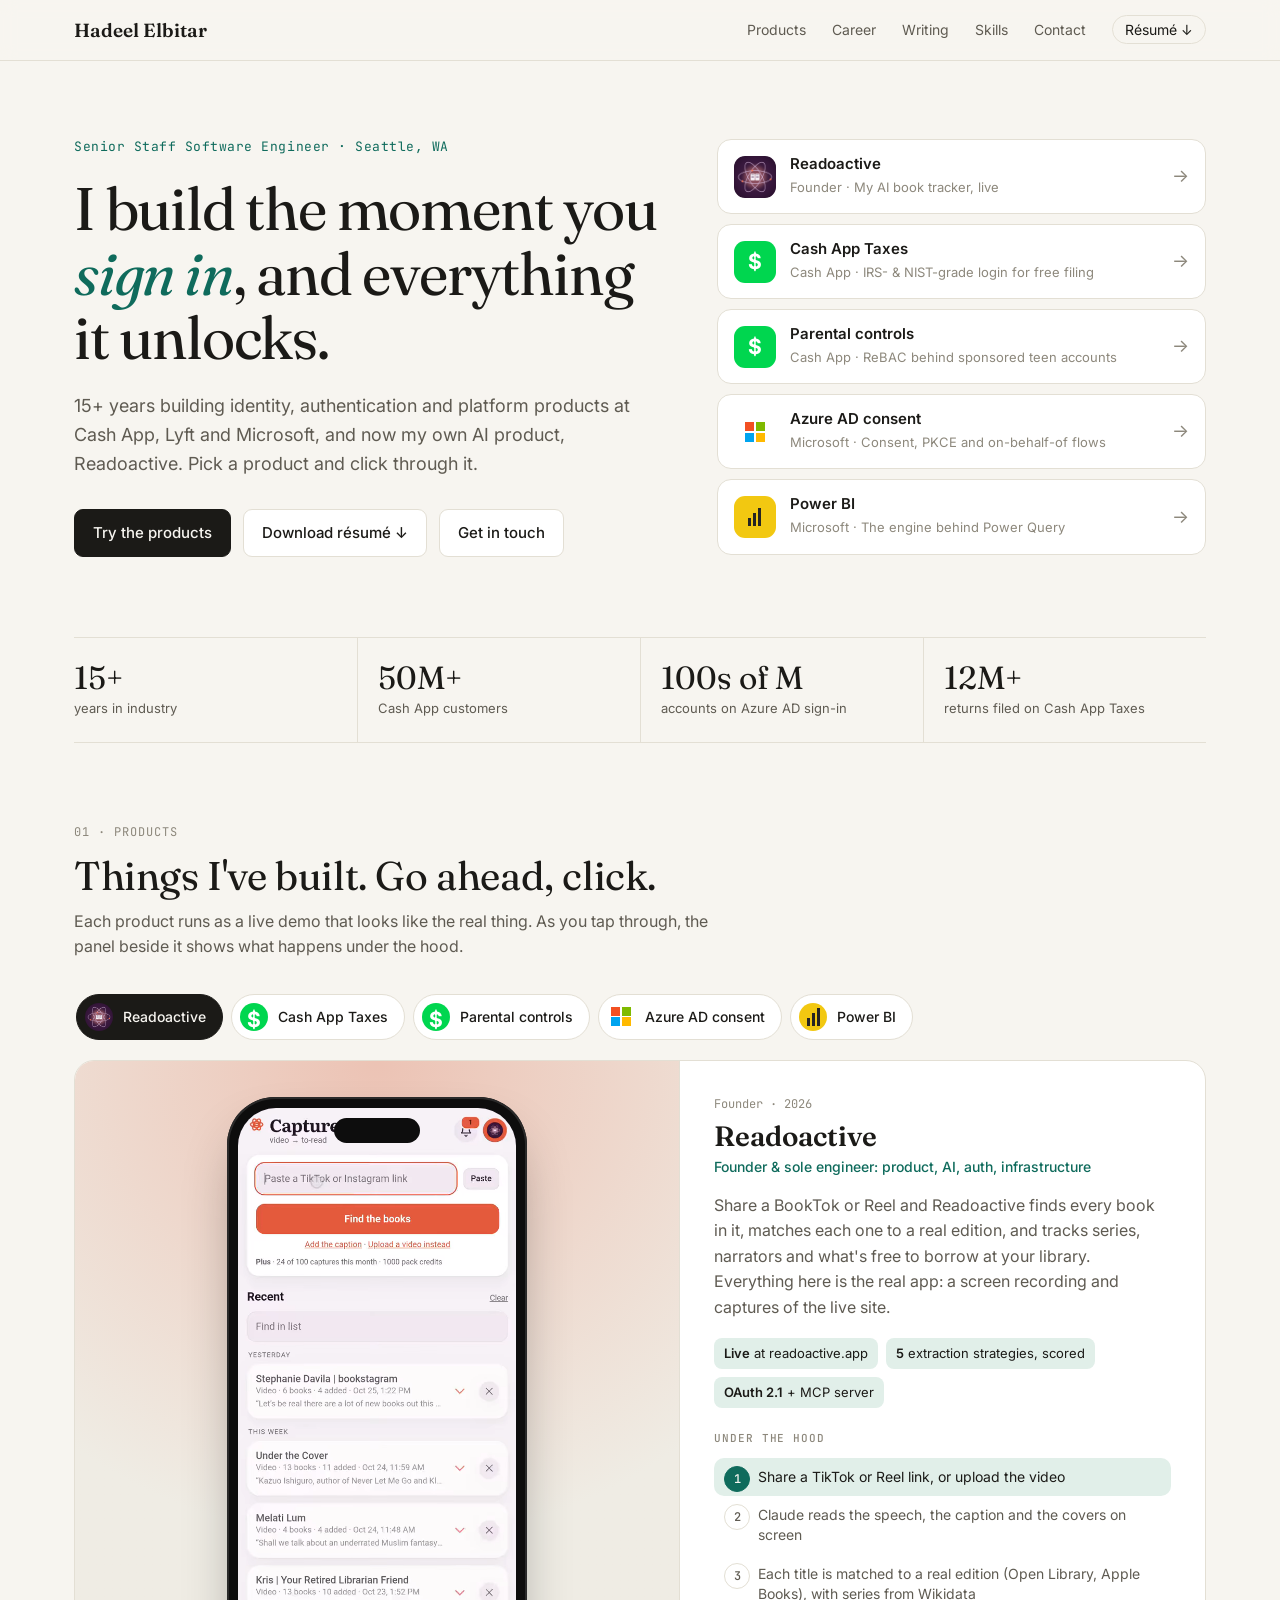
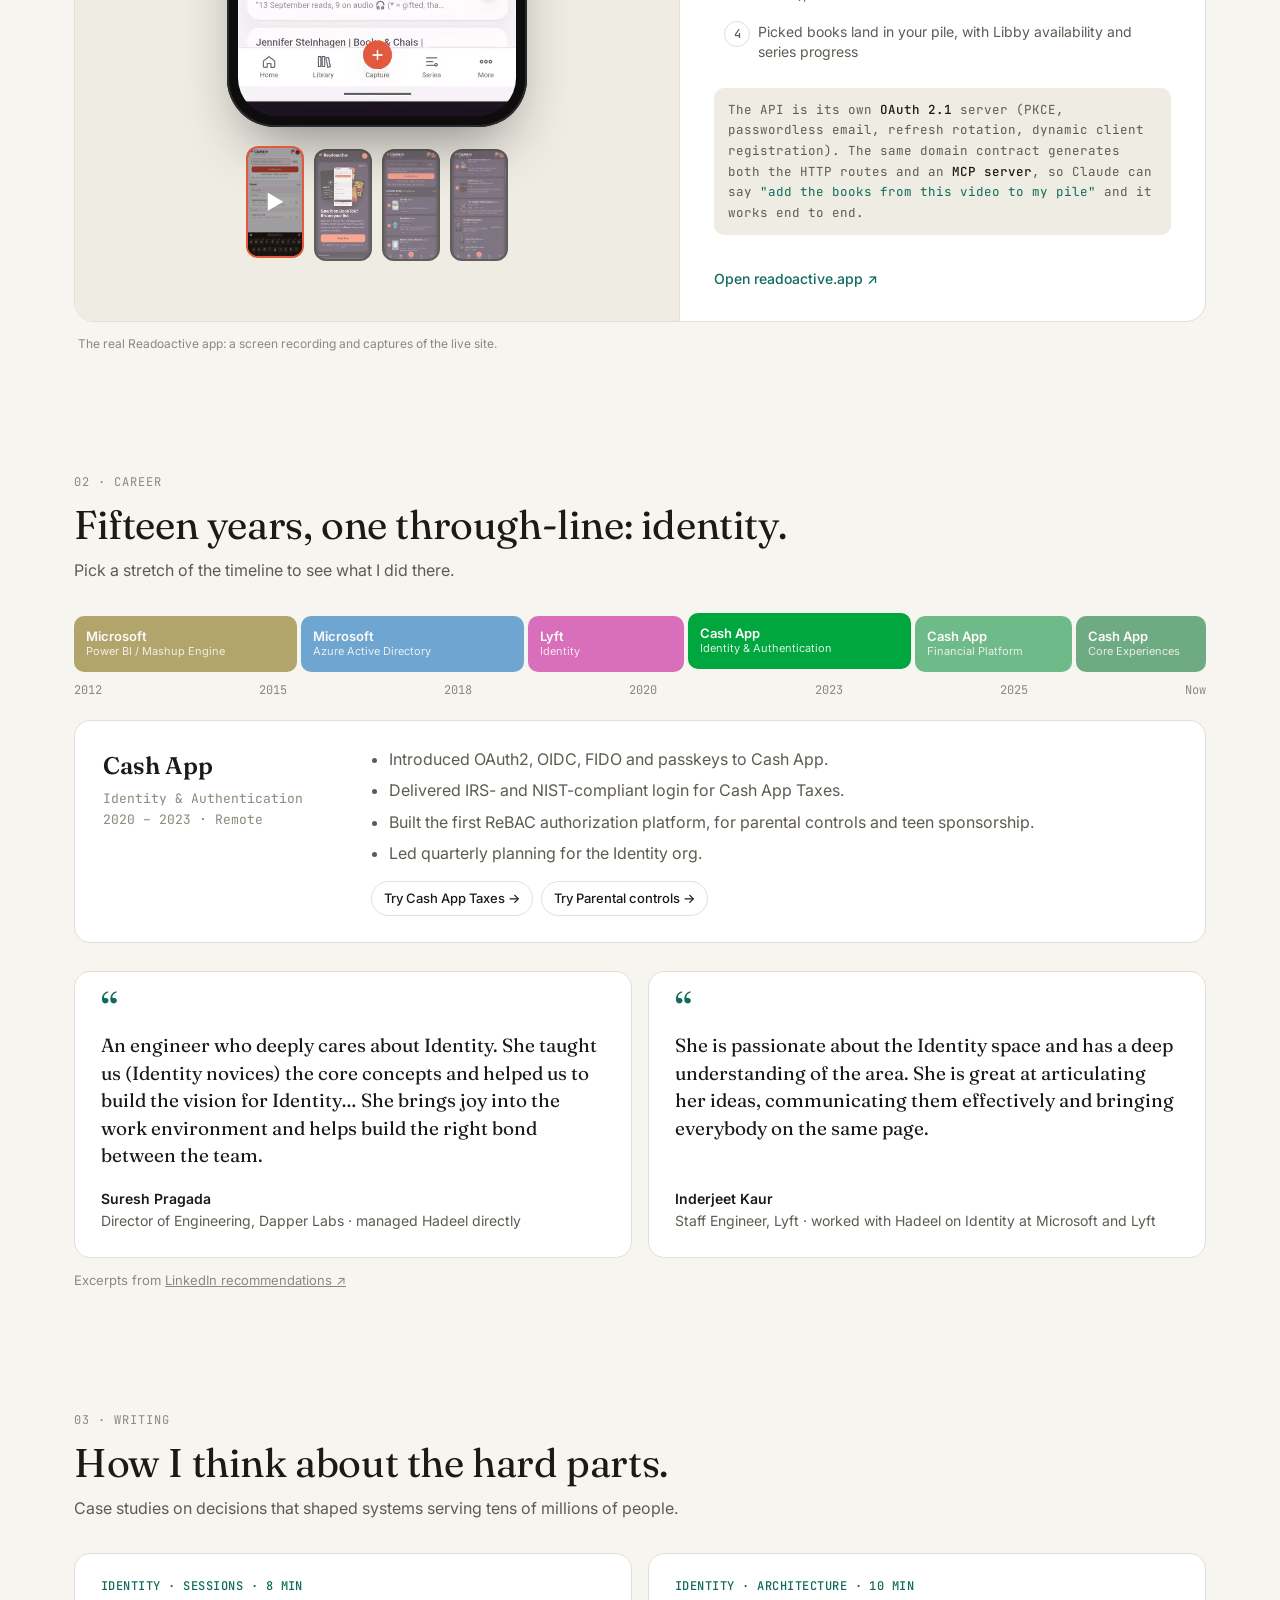
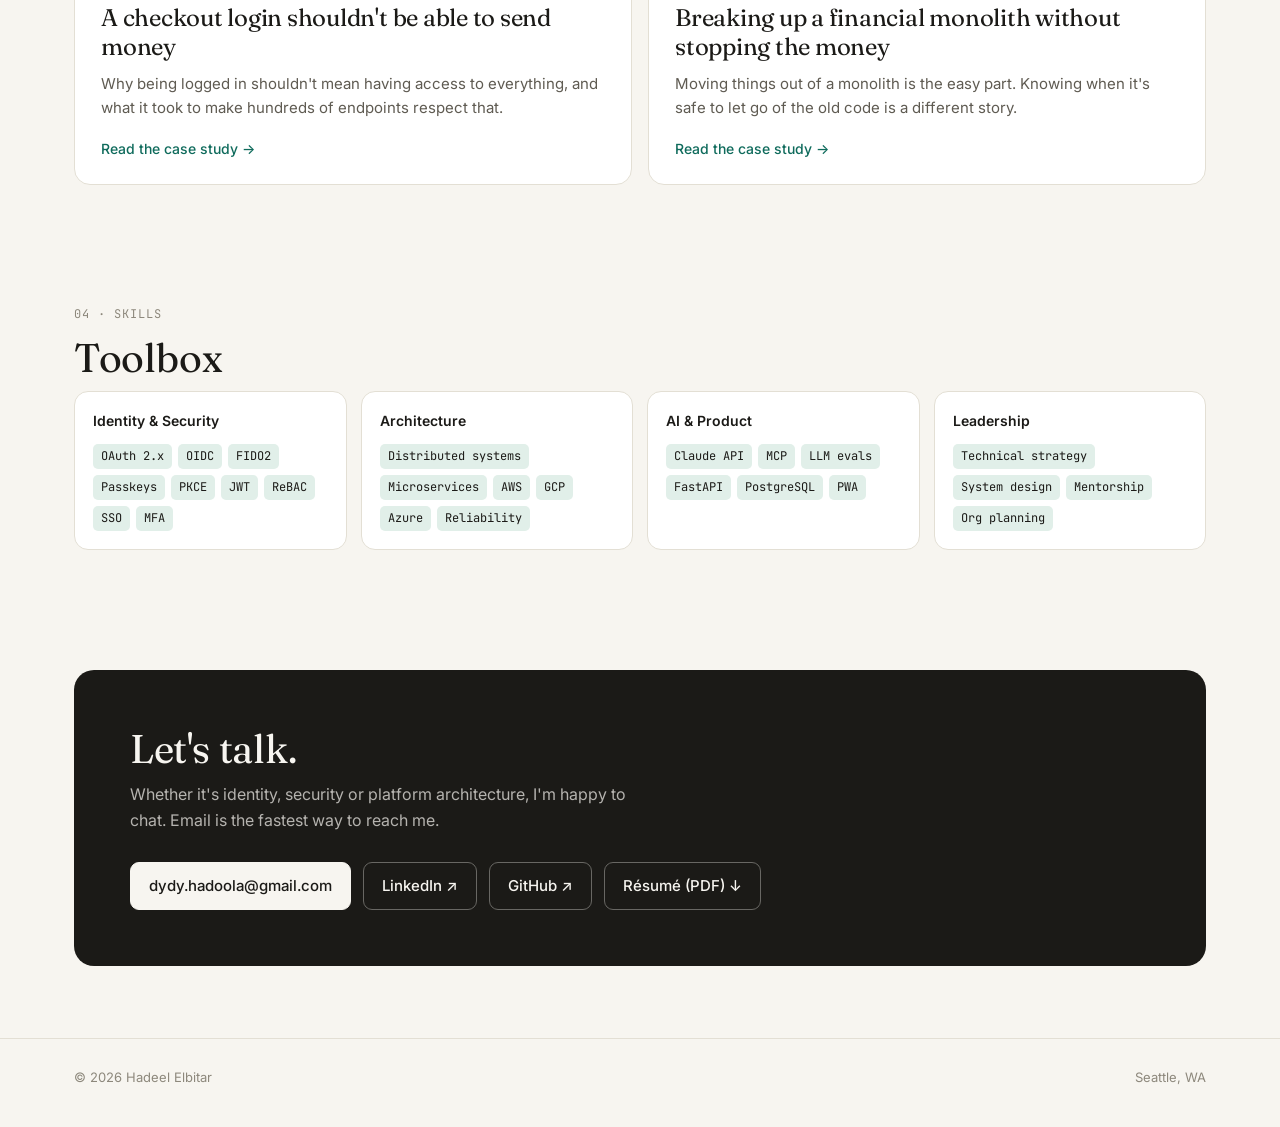
==== index.html @ cf47666f "Add GoatCounter analytics Co-Authored-By: Claude Opus 5.5 <noreply@anthropic.com>" ====
<!doctype html>
<html lang="en">
<head>
<meta charset="utf-8">
<meta name="viewport" content="width=device-width, initial-scale=1">
<title>Hadeel Elbitar</title>
<meta name="description" content="Hadeel Elbitar, Senior Staff Software Engineer. Identity, authentication and platform products at Cash App, Lyft and Microsoft, and founder of Readoactive.">
<link rel="icon" href="data:image/svg+xml,%3Csvg xmlns='http://www.w3.org/2000/svg' viewBox='0 0 64 64'%3E%3Crect width='64' height='64' rx='14' fill='%230f6b5c'/%3E%3Ctext x='32' y='43' font-family='Georgia,serif' font-size='30' fill='white' text-anchor='middle'%3EHE%3C/text%3E%3C/svg%3E">
<meta property="og:title" content="Hadeel Elbitar · Senior Staff Software Engineer">
<meta property="og:description" content="Identity, authentication and platform products at Cash App, Lyft and Microsoft. Try them live.">
<meta property="og:url" content="https://hadeelelbitar.com/">
<meta property="og:type" content="website">
<meta property="og:image" content="https://hadeelelbitar.com/assets/og.png">
<meta property="og:image:width" content="1200">
<meta property="og:image:height" content="630">
<meta property="og:image:alt" content="Hadeel Elbitar, Senior Staff Software Engineer. I build the moment you sign in, and everything it unlocks.">
<meta name="twitter:card" content="summary_large_image">
<link rel="preconnect" href="https://fonts.googleapis.com">
<link rel="preconnect" href="https://fonts.gstatic.com" crossorigin>
<link href="https://fonts.googleapis.com/css2?family=Fraunces:ital,opsz,wght@0,9..144,400;0,9..144,600;1,9..144,400&family=Inter:wght@400;500;600;700&family=JetBrains+Mono:wght@400;500&display=swap" rel="stylesheet">
<style>
  :root {
    --bg: #f7f5f0; --surface: #ffffff; --well: #efece4; --ink: #1b1a17; --muted: #5f5b52; --faint: #8d887c;
    --line: #e3dfd4; --accent: #0f6b5c; --accent-soft: #e1efe9; --ok: #1f7a46; --bad: #b3261e;
    --serif: "Fraunces", Georgia, serif; --sans: "Inter", system-ui, -apple-system, sans-serif;
    --mono: "JetBrains Mono", ui-monospace, monospace;
  }
  @media (prefers-color-scheme: dark) {
    :root:not([data-theme="light"]) {
      --bg: #12130f; --surface: #1a1b17; --well: #22231e; --ink: #ecebe5; --muted: #a9a698; --faint: #7a776b;
      --line: #2c2d27; --accent: #5cc6ab; --accent-soft: #1c2d27; --ok: #5cc68a; --bad: #f2867c;
    }
  }
  :root[data-theme="dark"] {
    --bg: #12130f; --surface: #1a1b17; --well: #22231e; --ink: #ecebe5; --muted: #a9a698; --faint: #7a776b;
    --line: #2c2d27; --accent: #5cc6ab; --accent-soft: #1c2d27; --ok: #5cc68a; --bad: #f2867c;
  }

  * { box-sizing: border-box; }
  html { scroll-behavior: smooth; }
  body { margin: 0; background: var(--bg); color: var(--ink); font: 16px/1.6 var(--sans); -webkit-font-smoothing: antialiased; }
  a { color: inherit; }
  button { font: inherit; color: inherit; cursor: pointer; }
  .wrap { max-width: 1180px; margin: 0 auto; padding: 0 24px; }

  header.nav { position: sticky; top: 0; z-index: 20; background: color-mix(in srgb, var(--bg) 88%, transparent); backdrop-filter: blur(8px); border-bottom: 1px solid var(--line); }
  header.nav .wrap { display: flex; align-items: center; justify-content: space-between; height: 60px; }
  .mark { font-family: var(--serif); font-weight: 600; font-size: 19px; text-decoration: none; }
  nav ul { list-style: none; display: flex; gap: 26px; margin: 0; padding: 0; font-size: 14px; }
  nav a { text-decoration: none; color: var(--muted); }
  nav a:hover { color: var(--ink); }
  nav a.cv { color: var(--ink); border: 1px solid var(--line); border-radius: 999px; padding: 5px 12px; }
  nav a.cv:hover { border-color: var(--ink); }
  .live-dot { display: inline-block; width: 7px; height: 7px; border-radius: 50%; background: #3ccf7a; margin-right: 6px; box-shadow: 0 0 0 3px rgba(60,207,122,.2); vertical-align: 1px; }

  /* hero */
  .hero { padding: 76px 0 40px; display: grid; grid-template-columns: 1.2fr 1fr; gap: 56px; align-items: center; }
  .eyebrow { font-family: var(--mono); font-size: 13px; letter-spacing: .04em; color: var(--accent); margin: 0 0 18px; }
  .hero h1 { font-family: var(--serif); font-weight: 400; font-size: clamp(38px, 5.4vw, 60px); line-height: 1.08; letter-spacing: -0.02em; margin: 0 0 22px; }
  .hero h1 em { color: var(--accent); }
  .lede { font-size: 18px; color: var(--muted); max-width: 54ch; margin: 0 0 30px; }
  .cta { display: flex; flex-wrap: wrap; gap: 12px; }
  .btn { display: inline-flex; align-items: center; gap: 8px; padding: 11px 18px; border-radius: 9px; font-size: 15px; font-weight: 500; text-decoration: none; border: 1px solid var(--line); background: var(--surface); }
  .btn.primary { background: var(--ink); color: var(--bg); border-color: var(--ink); }
  .btn:hover { border-color: var(--ink); }

  .tiles { display: grid; gap: 10px; }
  .tile { text-align: left; border: 1px solid var(--line); background: var(--surface); border-radius: 14px; padding: 14px 16px; display: flex; gap: 14px; align-items: center; transition: transform .15s, border-color .15s; }
  .tile:hover { transform: translateX(4px); border-color: var(--ink); }
  .tile .badge { width: 42px; height: 42px; flex: none; }
  .tile b { display: block; font-size: 15px; font-weight: 600; color: var(--ink); line-height: 1.3; }
  .tile .sub { font-size: 13px; color: var(--faint); }
  .tile .go { margin-left: auto; color: var(--faint); font-size: 18px; }
  .badge { border-radius: 11px; display: grid; place-items: center; font-weight: 700; font-size: 15px; color: #fff; overflow: hidden; }
  .badge img, .badge > span { width: 100%; height: 100%; display: grid; place-items: center; }
  .badge > span { color: #fff; }

  .stats { display: grid; grid-template-columns: repeat(4, 1fr); border-top: 1px solid var(--line); border-bottom: 1px solid var(--line); margin: 40px 0 0; }
  .stat { padding: 22px 20px; border-left: 1px solid var(--line); }
  .stat:first-child { border-left: 0; padding-left: 0; }
  .stat b { display: block; font-family: var(--serif); font-weight: 400; font-size: 32px; line-height: 1.1; }
  .stat span { font-size: 13px; color: var(--muted); }

  section { padding: 80px 0 40px; scroll-margin-top: 60px; }
  .sec-label { font-family: var(--mono); font-size: 12px; text-transform: uppercase; letter-spacing: .08em; color: var(--faint); margin: 0 0 10px; }
  h2 { font-family: var(--serif); font-weight: 400; font-size: clamp(30px, 4vw, 40px); letter-spacing: -0.01em; margin: 0 0 10px; line-height: 1.15; }
  .sec-intro { color: var(--muted); margin: 0 0 32px; max-width: 64ch; }

  /* showcase */
  .chips { display: flex; gap: 8px; overflow-x: auto; padding: 2px 2px 14px; scrollbar-width: thin; }
  .chip { flex: none; display: flex; align-items: center; gap: 10px; padding: 8px 16px 8px 8px; border-radius: 999px; border: 1px solid var(--line); background: var(--surface); font-size: 14px; font-weight: 500; white-space: nowrap; }
  .chip .badge { width: 28px; height: 28px; border-radius: 50%; font-size: 11px; }
  .chip[aria-selected="true"] { background: var(--ink); color: var(--bg); border-color: var(--ink); }
  .showcase { display: grid; grid-template-columns: minmax(0, 1.15fr) minmax(0, 1fr); border: 1px solid var(--line); border-radius: 20px; overflow: hidden; background: var(--surface); margin-top: 6px; }
  .stage { --brand: #333; position: relative; min-height: 720px; display: flex; flex-direction: column; align-items: center; justify-content: center; padding: 36px 20px 60px; overflow: hidden;
    background: radial-gradient(120% 80% at 50% 0%, color-mix(in srgb, var(--brand) 28%, var(--well)) 0%, var(--well) 70%); transition: background .4s; }
  #device { display: flex; justify-content: center; transform-origin: top center; }
  .stage-foot { position: absolute; left: 0; right: 0; bottom: 16px; display: flex; justify-content: center; gap: 10px; }
  .stage-foot button { border: 1px solid var(--line); background: var(--surface); border-radius: 999px; padding: 5px 13px; font-size: 12px; color: var(--muted); }
  .thumbs { display: flex; gap: 10px; margin-top: 22px; }
  .thumbs[hidden] { display: none; }
  .thumbs button { width: 58px; height: 112px; border-radius: 12px; padding: 0; border: 2px solid transparent; overflow: hidden; background: #000; opacity: .6; transition: opacity .2s, transform .2s; position: relative; }
  .thumbs button img { width: 100%; height: 100%; object-fit: cover; object-position: top; display: block; }
  .thumbs button span { position: absolute; inset: 0; display: grid; place-items: center; color: #fff; font-size: 20px; background: rgba(0,0,0,.35); }
  .thumbs button[aria-pressed="true"] { opacity: 1; border-color: var(--brand); transform: translateY(-3px); }
  .detail { padding: 34px 34px 30px; border-left: 1px solid var(--line); display: flex; flex-direction: column; }
  .detail .meta { font-family: var(--mono); font-size: 12px; color: var(--faint); margin-bottom: 6px; }
  .detail h3 { font-family: var(--serif); font-weight: 600; font-size: 28px; margin: 0 0 4px; line-height: 1.15; }
  .detail .role { color: var(--accent); font-weight: 500; font-size: 14px; margin: 0 0 14px; }
  .detail p.sum { color: var(--muted); margin: 0 0 18px; }
  .impact { display: flex; flex-wrap: wrap; gap: 8px; margin-bottom: 22px; }
  .impact span { font-size: 13px; padding: 5px 10px; border-radius: 8px; background: var(--accent-soft); }
  .impact b { font-weight: 600; }
  .hood h4 { font-family: var(--mono); font-size: 11px; text-transform: uppercase; letter-spacing: .08em; color: var(--faint); margin: 0 0 10px; font-weight: 500; }
  .steps { list-style: none; margin: 0 0 16px; padding: 0; counter-reset: s; }
  .steps li { counter-increment: s; position: relative; padding: 9px 12px 9px 44px; border-radius: 10px; color: var(--muted); font-size: 14px; line-height: 1.45; transition: background .25s, color .25s; }
  .steps li::before { content: counter(s); position: absolute; left: 10px; top: 8px; width: 24px; height: 24px; border-radius: 50%; display: grid; place-items: center; font: 500 12px var(--mono); border: 1px solid var(--line); background: var(--surface); }
  .steps li.done { color: var(--ink); }
  .steps li.done::before { content: "✓"; background: var(--accent-soft); border-color: transparent; color: var(--accent); }
  .steps li.on { background: var(--accent-soft); color: var(--ink); }
  .steps li.on::before { background: var(--accent); color: var(--bg); border-color: var(--accent); }
  .note { font: 12.5px/1.65 var(--mono); background: var(--well); border-radius: 10px; padding: 12px 14px; color: var(--muted); overflow-wrap: anywhere; }
  .note:empty { display: none; }
  .note b { color: var(--ink); font-weight: 500; }
  .note .k { color: var(--accent); }
  .note button { font: 500 12px var(--sans); border: 1px solid var(--line); background: var(--surface); border-radius: 7px; padding: 5px 10px; margin: 8px 6px 0 0; }
  .note button[aria-pressed="true"] { background: var(--ink); color: var(--bg); border-color: var(--ink); }
  .note .yes { color: var(--ok); font-weight: 500; } .note .no { color: var(--bad); font-weight: 500; }
  .detail .more { margin-top: auto; padding-top: 20px; display: flex; gap: 16px; flex-wrap: wrap; font-size: 14px; }
  .detail .more a { color: var(--accent); font-weight: 500; text-decoration: none; }
  .disclaimer { font-size: 12px; color: var(--faint); margin: 12px 4px 0; }

  /* devices */
  .phone { width: 300px; height: 630px; border-radius: 48px; padding: 11px; background: #0d0d0d; box-shadow: 0 30px 60px -20px rgba(0,0,0,.45), inset 0 0 0 2px #2a2a2a; position: relative; flex: none; }
  .phone::after { content: ""; position: absolute; top: 21px; left: 50%; transform: translateX(-50%); width: 86px; height: 25px; border-radius: 20px; background: #0d0d0d; z-index: 9; }
  .screen { width: 100%; height: 100%; border-radius: 38px; overflow: hidden; position: relative; background: #fff; color: #000; font-family: "Helvetica Neue", Inter, system-ui, sans-serif; letter-spacing: -0.01em; }
  .screen img.still, .screen video { width: 100%; height: 100%; object-fit: cover; object-position: top; display: block; }
  .status { position: absolute; top: 0; left: 0; right: 0; height: 46px; display: flex; justify-content: space-between; align-items: center; padding: 6px 26px 0 30px; font: 600 14px -apple-system, Inter, sans-serif; z-index: 8; pointer-events: none; }
  .status i { font-style: normal; font-size: 11px; letter-spacing: 1px; }
  .win { width: 580px; height: 470px; flex: none; border-radius: 10px; overflow: hidden; background: #fff; color: #1b1b1b; box-shadow: 0 30px 60px -24px rgba(0,0,0,.4), 0 0 0 1px rgba(0,0,0,.1); display: flex; flex-direction: column; font-family: "Segoe UI", "Selawik", Inter, system-ui, sans-serif; letter-spacing: 0; }
  .bar { height: 38px; flex: none; background: #e8e8e8; display: flex; align-items: center; gap: 7px; padding: 0 12px; }
  .bar i { width: 11px; height: 11px; border-radius: 50%; background: #cfcdc8; display: inline-block; }
  .url { flex: 1; margin-left: 8px; background: #fff; border-radius: 7px; height: 24px; font: 12px/24px -apple-system, Inter, sans-serif; color: #555; padding: 0 10px; white-space: nowrap; overflow: hidden; text-overflow: ellipsis; }
  .url::before { content: "🔒 "; font-size: 10px; }
  .page { flex: 1; position: relative; overflow: hidden; }
  .fade { animation: fade .35s ease both; }
  @keyframes fade { from { opacity: 0; transform: translateY(6px); } to { opacity: 1; transform: none; } }
  .tap { animation: tap 1.6s ease-in-out infinite; }
  @keyframes tap { 0%,100% { box-shadow: 0 0 0 0 rgba(128,128,128,0); } 50% { box-shadow: 0 0 0 6px rgba(128,128,128,.28); } }
  @keyframes up { from { transform: translateY(40px); opacity: 0; } to { transform: none; opacity: 1; } }
  @keyframes drop { from { transform: translateY(-90px); } to { transform: none; } }
  @keyframes pop { from { transform: scale(.6); opacity: 0; } to { transform: none; opacity: 1; } }

  /* ---- Cash App look ---- */
  .ca { position: absolute; inset: 0; display: flex; flex-direction: column; padding: 58px 22px 26px; }
  .ca-logo { width: 36px; height: 36px; border-radius: 9px; background: #00d64f; color: #fff; display: grid; place-items: center; font-weight: 800; font-size: 22px; }
  .ca h5 { font-weight: 500; font-size: 27px; line-height: 1.12; letter-spacing: -0.035em; margin: 18px 0 18px; }
  .pill { border: 0; border-radius: 999px; padding: 15px; font-size: 16px; font-weight: 500; width: 100%; }
  .seg2 { display: grid; grid-template-columns: 1fr 1fr; background: #1c1c1c; border-radius: 999px; padding: 3px; margin-bottom: 18px; font-size: 14px; font-weight: 500; text-align: center; }
  .seg2 span { padding: 9px; border-radius: 999px; color: #a2a3a3; }
  .seg2 span.on { background: #000; color: #fff; box-shadow: 0 0 0 1px #2b2b2b; }
  .ca-in { display: flex; align-items: center; gap: 10px; border: 1px solid #3a3a3a; border-radius: 10px; padding: 14px; font-size: 16px; margin-bottom: 8px; }
  .ca-in .cc { color: #fff; font-size: 14px; padding-right: 10px; border-right: 1px solid #3a3a3a; white-space: nowrap; }
  .ca-in .ph { color: #fff; }
  .ca-in .ph:empty::before { content: "Enter phone number"; color: #6c6c6c; }
  .ca-in.bad { border-color: #ff5b4d; }
  .ca-err { color: #ff7a6e; font-size: 13px; line-height: 1.4; margin: 2px 0 10px; animation: fade .3s both; }
  .or { text-align: center; color: #6c6c6c; font-size: 13px; margin: 14px 0; }
  .fine { font-size: 11px; color: #8a8a8a; line-height: 1.45; margin-top: 16px; }
  .fine u { color: #fff; }
  .otp { display: flex; gap: 8px; margin: 4px 0 18px; }
  .otp span { flex: 1; height: 54px; border-bottom: 2px solid #3a3a3a; display: grid; place-items: center; font-size: 26px; font-weight: 500; }
  .otp span.f { border-color: #00d64f; }
  .banner { position: absolute; top: 50px; left: 10px; right: 10px; z-index: 7; background: rgba(245,245,245,.92); backdrop-filter: blur(10px); color: #000; border-radius: 22px; padding: 12px 14px; display: flex; gap: 10px; font: 13px/1.35 -apple-system, Inter, sans-serif; text-align: left; border: 0; animation: drop .45s cubic-bezier(.2,.9,.3,1.2) both; box-shadow: 0 8px 24px rgba(0,0,0,.25); }
  .banner .ic { width: 34px; height: 34px; border-radius: 9px; background: #34c759; display: grid; place-items: center; color: #fff; font-size: 17px; flex: none; }
  .banner small { color: #666; float: right; }
  .lav { background: #c3b5ff; color: #000; }
  .tg { width: 50px; height: 30px; border-radius: 999px; background: #3a3a3a; position: relative; border: 0; flex: none; transition: background .2s; }
  .tg::after { content: ""; position: absolute; top: 3px; left: 3px; width: 24px; height: 24px; border-radius: 50%; background: #fff; transition: transform .2s; }
  .tg[aria-checked="true"] { background: #00d64f; }
  .tg[aria-checked="true"]::after { transform: translateX(20px); }
  .crow { display: flex; align-items: center; gap: 12px; padding: 13px 0; font-size: 15px; border-bottom: 1px solid #1f1f1f; width: 100%; background: none; border-left: 0; border-right: 0; border-top: 0; text-align: left; color: #fff; }
  .crow .ico { width: 34px; height: 34px; border-radius: 50%; background: #1c1c1c; display: grid; place-items: center; font-size: 15px; flex: none; }
  .crow .lbl { flex: 1; line-height: 1.25; }
  .crow .lbl small { display: block; color: #8a8a8a; font-size: 12.5px; }
  .crow .val { color: #8a8a8a; font-size: 14px; }
  .sheet { position: absolute; left: 0; right: 0; bottom: 0; border-radius: 28px 28px 0 0; background: #111; padding: 22px 20px 28px; animation: up .3s ease both; color: #fff; z-index: 6; }
  .lim { display: grid; grid-template-columns: repeat(3, 1fr); gap: 10px; margin: 16px 0 18px; }
  .lim button { border: 1px solid #333; background: #000; color: #fff; border-radius: 12px; padding: 14px 0; font-size: 15px; font-weight: 500; }
  .lim button.on { background: #00d64f; color: #000; border-color: #00d64f; }

  /* ---- Microsoft look ---- */
  .ms-bg { position: absolute; inset: 0; background: linear-gradient(135deg, #e7eef6 0%, #f3f2f1 45%, #f1ebe4 100%); display: flex; align-items: flex-start; justify-content: center; padding-top: 26px; overflow: auto; }
  .ms-card { width: 380px; max-width: 92%; background: #fff; padding: 26px 32px 24px; box-shadow: 0 2px 6px rgba(0,0,0,.2); font-size: 13.5px; color: #1b1b1b; animation: fade .3s both; }
  .ms-logo { display: flex; align-items: center; gap: 8px; font-weight: 600; color: #737373; font-size: 18px; margin-bottom: 14px; letter-spacing: -.01em; }
  .sq { display: grid; grid-template-columns: 9px 9px; gap: 1.5px; }
  .sq i { width: 9px; height: 9px; display: block; }
  .ms-card h6 { font-size: 22px; font-weight: 600; margin: 4px 0 12px; line-height: 1.2; }
  .ms-in { border: 0; border-bottom: 1px solid #666; padding: 7px 0; font-size: 15px; margin: 6px 0 14px; width: 100%; color: #1b1b1b; }
  .ms-link { color: #0067b8; }
  .ms-btn { background: #0067b8; color: #fff; border: 0; padding: 7px 0; min-width: 108px; font-size: 15px; }
  .ms-btn2 { background: #ccc; color: #1b1b1b; border: 0; padding: 7px 0; min-width: 108px; font-size: 15px; }
  .perm { display: flex; gap: 10px; align-items: flex-start; padding: 5px 0; width: 100%; text-align: left; background: none; border: 0; font-size: 13.5px; color: #1b1b1b; }
  .perm .chev { width: 14px; flex: none; transition: transform .2s; color: #444; margin-top: 1px; }
  .perm.open .chev { transform: rotate(180deg); }
  .perm small { display: block; color: #555; font-size: 12px; margin-top: 3px; line-height: 1.4; }
  .ms-tiny { font-size: 11.5px; line-height: 1.45; color: #1b1b1b; margin: 10px 0 8px; }
  .msbtn { display: inline-flex; align-items: center; gap: 12px; height: 41px; padding: 0 12px; border: 1px solid #8c8c8c; background: #fff; color: #5e5e5e; font: 600 15px "Segoe UI", Inter, sans-serif; }

  /* ---- Power BI look ---- */
  .pq { font: 11.5px "Segoe UI", Inter, sans-serif; color: #252423; display: flex; flex-direction: column; height: 100%; position: relative; }
  .pq-title { height: 30px; background: #f3f2f1; display: flex; align-items: center; gap: 8px; padding: 0 0 0 10px; font-size: 12px; border-bottom: 1px solid #e1dfdd; }
  .pq-title .pbi { width: 16px; height: 16px; border-radius: 2px; background: #f2c811; display: grid; place-items: end center; padding-bottom: 2px; }
  .pq-title .pbi i { display: inline-block; width: 2px; background: #252423; margin: 0 .5px; }
  .pq-title .wc { margin-left: auto; display: flex; }
  .pq-title .wc span { width: 40px; text-align: center; color: #555; }
  .pq-tabs { display: flex; gap: 2px; padding: 0 6px; background: #fff; font-size: 12px; }
  .pq-tabs span { padding: 5px 10px; }
  .pq-tabs .file { background: #f2c811; color: #252423; }
  .pq-tabs .on { border-bottom: 2px solid #f2c811; font-weight: 600; }
  .ribbon { display: flex; gap: 0; padding: 4px 4px 0; border-bottom: 1px solid #e1dfdd; background: #fff; overflow: hidden; }
  .rg { display: flex; flex-direction: column; align-items: center; border-right: 1px solid #edebe9; padding: 0 4px; }
  .rg .bs { display: flex; gap: 1px; flex: 1; }
  .rg .lbl { font-size: 10px; color: #605e5c; padding: 2px 0 3px; }
  .rb { display: flex; flex-direction: column; align-items: center; gap: 2px; border: 1px solid transparent; background: none; padding: 3px 4px; font-size: 10.5px; line-height: 1.15; text-align: center; min-width: 46px; border-radius: 2px; color: #252423; }
  .rb .ri { font-size: 17px; height: 20px; }
  .rb:hover { background: #f3f2f1; border-color: #e1dfdd; }
  .rb:disabled { opacity: .4; cursor: default; }
  .fx { display: flex; align-items: center; border-bottom: 1px solid #e1dfdd; height: 26px; font: 11px Consolas, var(--mono); }
  .fx b { width: 54px; text-align: center; color: #605e5c; font: italic 600 12px "Segoe UI", sans-serif; border-right: 1px solid #e1dfdd; height: 100%; display: grid; place-items: center; }
  .fx span { padding: 0 8px; white-space: nowrap; overflow: hidden; text-overflow: ellipsis; flex: 1; }
  .pq-main { display: flex; flex: 1; min-height: 0; }
  .qpane { width: 92px; border-right: 1px solid #e1dfdd; background: #faf9f8; padding: 6px 0; }
  .qpane .h { padding: 0 8px 4px; color: #605e5c; font-size: 11px; }
  .qpane div.q { padding: 4px 8px; display: flex; gap: 5px; align-items: center; }
  .qpane div.q.on { background: #e1dfdd; }
  .tbl-ic { width: 12px; height: 10px; border: 1px solid #605e5c; background: repeating-linear-gradient(#605e5c 0 1px, transparent 1px 3px); flex: none; }
  .grid { flex: 1; overflow: auto; }
  .grid table { border-collapse: collapse; width: 100%; }
  .grid th { background: #fff; font-weight: 600; text-align: left; padding: 5px 6px; border-bottom: 1px solid #c8c6c4; border-right: 1px solid #edebe9; white-space: nowrap; position: relative; }
  .grid th .ty { color: #605e5c; font-weight: 400; font-size: 9.5px; margin-right: 4px; letter-spacing: -.3px; }
  .grid th .dd { color: #8a8886; font-size: 9px; margin-left: 4px; }
  .grid td { padding: 5px 6px; border-bottom: 1px solid #edebe9; border-right: 1px solid #edebe9; white-space: nowrap; }
  .grid td.n { text-align: right; }
  .grid td.rn { color: #8a8886; background: #faf9f8; text-align: right; width: 22px; }
  .grid td.tab { color: #b38600; font-style: italic; }
  .grid tr.fl td { animation: flash .9s ease; }
  @keyframes flash { 0% { background: #fff4ce; } 100% { background: transparent; } }
  .xp { border: 1px solid #c8c6c4; background: #fff; padding: 0 3px; font-size: 10px; margin-left: 4px; border-radius: 2px; }
  .settings { width: 132px; border-left: 1px solid #e1dfdd; padding: 8px 9px; overflow: auto; }
  .settings .sh { font-size: 12.5px; font-weight: 600; margin-bottom: 8px; }
  .settings .cap { font-size: 10px; font-weight: 600; color: #605e5c; letter-spacing: .04em; margin: 8px 0 4px; }
  .settings .nm { border: 1px solid #c8c6c4; padding: 2px 5px; margin-bottom: 3px; }
  .stp { display: flex; justify-content: space-between; padding: 3px 5px; width: 100%; border: 0; background: none; font: inherit; text-align: left; color: inherit; }
  .stp:hover { background: #f3f2f1; }
  .stp.on { background: #e1dfdd; }
  .stp em { font-style: normal; color: #8a8886; }
  .pq-status { height: 22px; border-top: 1px solid #e1dfdd; display: flex; justify-content: space-between; align-items: center; padding: 0 8px; font-size: 10px; color: #605e5c; letter-spacing: .02em; }
  .dlg-back { position: absolute; inset: 0; background: rgba(255,255,255,.55); display: grid; place-items: center; z-index: 5; }
  .dlg { width: 400px; background: #fff; box-shadow: 0 6px 30px rgba(0,0,0,.25); padding: 16px 18px; font-size: 11.5px; animation: fade .25s both; }
  .dlg h6 { font-size: 16px; font-weight: 600; margin: 0 0 4px; }
  .dlg .mini { border: 1px solid #e1dfdd; margin: 6px 0 10px; }
  .dlg .mini table { width: 100%; border-collapse: collapse; }
  .dlg .mini td, .dlg .mini th { padding: 2px 6px; text-align: left; border-bottom: 1px solid #f3f2f1; }
  .dlg .mini .sel { background: #dbe9f6; }
  .dlg .dd2 { border: 1px solid #8a8886; padding: 3px 6px; display: flex; justify-content: space-between; margin: 3px 0; }
  .dlg .ok { color: #107c10; margin: 8px 0; }
  .dlg .btns { display: flex; justify-content: flex-end; gap: 8px; }
  .dlg .btns button { min-width: 70px; padding: 4px 0; border: 1px solid #8a8886; background: #fff; font-size: 12px; }
  .dlg .btns .pri { background: #f2c811; border-color: #f2c811; font-weight: 600; }
  .pop { position: absolute; top: 24px; left: 0; width: 170px; background: #fff; box-shadow: 0 4px 16px rgba(0,0,0,.2); padding: 8px; z-index: 4; font-weight: 400; animation: fade .2s both; text-align: left; }
  .pop label { display: flex; gap: 5px; align-items: center; padding: 2px 0; }
  .pop .btns { display: flex; justify-content: flex-end; gap: 6px; margin-top: 6px; }
  .pop .btns button { border: 1px solid #8a8886; background: #fff; padding: 2px 12px; font-size: 11px; }
  .pop .btns .pri { background: #f2c811; border-color: #f2c811; }

  /* timeline */
  .tl-bar { display: flex; gap: 4px; height: 56px; }
  .seg { border: 0; border-radius: 10px; padding: 0 12px; text-align: left; color: #fff; font-size: 13px; font-weight: 600; line-height: 1.2; overflow: hidden; white-space: nowrap; text-overflow: ellipsis; opacity: .55; transition: opacity .2s, transform .2s; }
  .seg small { display: block; font-weight: 400; opacity: .85; font-size: 11px; }
  .seg:hover, .seg[aria-selected="true"] { opacity: 1; }
  .seg[aria-selected="true"] { transform: translateY(-3px); }
  .years { display: flex; justify-content: space-between; font: 12px var(--mono); color: var(--faint); margin-top: 10px; }
  .tl-card { margin-top: 22px; border: 1px solid var(--line); background: var(--surface); border-radius: 16px; padding: 26px 28px; display: grid; grid-template-columns: 240px 1fr; gap: 28px; }
  .tl-card .when { font-family: var(--mono); font-size: 13px; color: var(--faint); }
  .tl-card .when strong { display: block; font-family: var(--serif); font-size: 24px; font-weight: 600; color: var(--ink); margin-bottom: 4px; }
  .tl-card ul { margin: 0 0 14px; padding-left: 18px; color: var(--muted); }
  .tl-card li { margin-bottom: 6px; }
  .tl-card .jump { display: flex; flex-wrap: wrap; gap: 8px; }
  .tl-card .jump button { border: 1px solid var(--line); background: var(--surface); border-radius: 999px; padding: 6px 12px; font-size: 13px; font-weight: 500; }
  .tl-card .jump button:hover { border-color: var(--ink); }

  .posts { display: grid; grid-template-columns: 1fr 1fr; gap: 16px; }
  .post { display: flex; flex-direction: column; text-decoration: none; border: 1px solid var(--line); background: var(--surface); border-radius: 16px; padding: 24px 26px; transition: transform .15s, border-color .15s; }
  .post:hover { transform: translateY(-3px); border-color: var(--ink); }
  .post .k { font: 500 12px var(--mono); color: var(--accent); letter-spacing: .04em; margin-bottom: 10px; }
  .post h3 { font: 400 24px/1.2 var(--serif); margin: 0 0 10px; letter-spacing: -.01em; }
  .post p { color: var(--muted); margin: 0 0 18px; font-size: 15px; }
  .post .r { margin-top: auto; font-size: 14px; font-weight: 500; color: var(--accent); }
  .quotes { display: grid; grid-template-columns: 1fr 1fr; gap: 16px; margin-top: 28px; }
  .quote { margin: 0; border: 1px solid var(--line); background: var(--surface); border-radius: 16px; padding: 24px 26px; display: flex; flex-direction: column; }
  .quote blockquote { margin: 0 0 18px; font: 400 19px/1.45 var(--serif); }
  .quote blockquote::before { content: "\201C"; display: block; font: 400 44px/.6 var(--serif); color: var(--accent); margin-bottom: 10px; }
  .quote figcaption { margin-top: auto; font-size: 14px; color: var(--muted); }
  .quote figcaption b { display: block; color: var(--ink); font-weight: 600; }
  .quotes-src { margin: 12px 0 0; font-size: 13px; color: var(--faint); }
  .quotes-src a { color: inherit; }
  .tl-card .jump a { border: 1px solid var(--line); background: var(--surface); border-radius: 999px; padding: 6px 12px; font-size: 13px; font-weight: 500; text-decoration: none; }
  .tl-card .jump a:hover { border-color: var(--ink); }
  .skills { display: grid; grid-template-columns: repeat(4, 1fr); gap: 14px; }
  .sk { border: 1px solid var(--line); border-radius: 14px; padding: 18px; background: var(--surface); }
  .sk h4 { margin: 0 0 12px; font-size: 14px; font-weight: 600; }
  .tags { display: flex; flex-wrap: wrap; gap: 6px; }
  .tag { font-family: var(--mono); font-size: 12px; padding: 3px 8px; border-radius: 5px; background: var(--accent-soft); }

  .contact { background: var(--ink); color: var(--bg); border-radius: 20px; padding: 56px; margin: 80px 0 72px; }
  .contact h2 { color: var(--bg); }
  .contact p { color: color-mix(in srgb, var(--bg) 70%, var(--ink)); max-width: 52ch; margin: 0 0 28px; }
  .contact .btn { background: transparent; color: var(--bg); border-color: color-mix(in srgb, var(--bg) 35%, var(--ink)); }
  .contact .btn.primary { background: var(--bg); color: var(--ink); border-color: var(--bg); }
  footer { border-top: 1px solid var(--line); padding: 28px 0 40px; font-size: 13px; color: var(--faint); }
  footer .wrap { display: flex; justify-content: space-between; flex-wrap: wrap; gap: 12px; }

  @media (max-width: 960px) {
    .hero { grid-template-columns: 1fr; gap: 36px; padding-top: 56px; }
    .showcase { grid-template-columns: 1fr; }
    .detail { border-left: 0; border-top: 1px solid var(--line); padding: 26px 22px; }
    .stage { min-height: 0; padding: 28px 12px 60px; }
    .skills { grid-template-columns: repeat(2, 1fr); }
    .posts { grid-template-columns: 1fr; }
    .quotes { grid-template-columns: 1fr; }
    .tl-card { grid-template-columns: 1fr; gap: 12px; }
  }
  @media (max-width: 640px) {
    nav ul { display: none; }
    .wrap { padding: 0 16px; }
    .stats { grid-template-columns: repeat(2, 1fr); }
    .stat { padding: 18px 0; border-left: 0; border-top: 1px solid var(--line); }
    .stat:nth-child(-n+2) { border-top: 0; }
    .skills { grid-template-columns: 1fr; }
    .tl-bar { height: auto; flex-direction: column; }
    .seg { flex: none !important; height: 46px; }
    .years { display: none; }
    .contact { padding: 36px 22px; }
  }
  @media (prefers-reduced-motion: reduce) { *, *::before, *::after { animation-duration: .01ms !important; transition: none !important; } }
</style>
<script data-goatcounter="https://hadeelelbitar.goatcounter.com/count" async src="https://gc.zgo.at/count.js"></script>
</head>
<body>

<header class="nav">
  <div class="wrap">
    <a class="mark" href="#top">Hadeel Elbitar</a>
    <nav>
      <ul>
        <li><a href="#products">Products</a></li>
        <li><a href="#career">Career</a></li>
        <li><a href="#writing">Writing</a></li>
        <li><a href="#skills">Skills</a></li>
        <li><a href="#contact">Contact</a></li>
        <li><a class="cv" href="Hadeel-Elbitar-Resume.pdf" download>Résumé ↓</a></li>
      </ul>
    </nav>
  </div>
</header>

<main id="top">
  <div class="wrap">

    <div class="hero">
      <div>
        <p class="eyebrow">Senior Staff Software Engineer · Seattle, WA</p>
        <h1>I build the moment you <em>sign in</em>, and everything it unlocks.</h1>
        <p class="lede">
          15+ years building identity, authentication and platform products at Cash App, Lyft and Microsoft,
          and now my own AI product, Readoactive. Pick a product and click through it.
        </p>
        <div class="cta">
          <a class="btn primary" href="#products">Try the products</a>
          <a class="btn" href="Hadeel-Elbitar-Resume.pdf" download>Download résumé ↓</a>
          <a class="btn" href="mailto:dydy.hadoola@gmail.com">Get in touch</a>
        </div>
      </div>
      <div class="tiles" id="tiles"></div>
    </div>

    <div class="stats">
      <div class="stat"><b>15+</b><span>years in industry</span></div>
      <div class="stat"><b>50M+</b><span>Cash App customers</span></div>
      <div class="stat"><b>100s of M</b><span>accounts on Azure AD sign-in</span></div>
      <div class="stat"><b>12M+</b><span>returns filed on Cash App Taxes</span></div>
    </div>

    <section id="products">
      <p class="sec-label">01 · Products</p>
      <h2>Things I've built. Go ahead, click.</h2>
      <p class="sec-intro">Each product runs as a live demo that looks like the real thing. As you tap through, the panel beside it shows what happens under the hood.</p>

      <div class="chips" role="tablist" id="chips"></div>
      <div class="showcase">
        <div class="stage" id="stage">
          <div id="device"></div>
          <div class="thumbs" id="thumbs" hidden></div>
          <div class="stage-foot"><button id="replay">↺ Restart demo</button></div>
        </div>
        <div class="detail">
          <div class="meta" id="d-meta"></div>
          <h3 id="d-title"></h3>
          <p class="role" id="d-role"></p>
          <p class="sum" id="d-sum"></p>
          <div class="impact" id="d-impact"></div>
          <div class="hood">
            <h4>Under the hood</h4>
            <ol class="steps" id="d-steps"></ol>
            <div class="note" id="d-note"></div>
          </div>
          <div class="more" id="d-more"></div>
        </div>
      </div>
      <p class="disclaimer" id="disclaimer"></p>
    </section>

    <section id="career">
      <p class="sec-label">02 · Career</p>
      <h2>Fifteen years, one through-line: identity.</h2>
      <p class="sec-intro">Pick a stretch of the timeline to see what I did there.</p>
      <div class="tl">
        <div class="tl-bar" id="tl-bar" role="tablist"></div>
        <div class="years"><span>2012</span><span>2015</span><span>2018</span><span>2020</span><span>2023</span><span>2025</span><span>Now</span></div>
        <div class="tl-card" id="tl-card"></div>
      </div>
      <div class="quotes">
        <figure class="quote">
          <blockquote>An engineer who deeply cares about Identity. She taught us (Identity novices) the core concepts and helped us to build the vision for Identity… She brings joy into the work environment and helps build the right bond between the team.</blockquote>
          <figcaption><b>Suresh Pragada</b>Director of Engineering, Dapper Labs · managed Hadeel directly</figcaption>
        </figure>
        <figure class="quote">
          <blockquote>She is passionate about the Identity space and has a deep understanding of the area. She is great at articulating her ideas, communicating them effectively and bringing everybody on the same page.</blockquote>
          <figcaption><b>Inderjeet Kaur</b>Staff Engineer, Lyft · worked with Hadeel on Identity at Microsoft and Lyft</figcaption>
        </figure>
      </div>
      <p class="quotes-src">Excerpts from <a href="https://www.linkedin.com/in/hadeel-elbitar-28976a15/details/recommendations/" target="_blank" rel="noopener">LinkedIn recommendations ↗</a></p>
    </section>

    <section id="writing">
      <p class="sec-label">03 · Writing</p>
      <h2>How I think about the hard parts.</h2>
      <p class="sec-intro">Case studies on decisions that shaped systems serving tens of millions of people.</p>
      <div class="posts">
        <a class="post" href="writing/scoped-sessions.html">
          <span class="k">IDENTITY · SESSIONS · 8 MIN</span>
          <h3>A checkout login shouldn't be able to send money</h3>
          <p>Why being logged in shouldn't mean having access to everything, and what it took to make hundreds of endpoints respect that.</p>
          <span class="r">Read the case study →</span>
        </a>
        <a class="post" href="writing/monolith.html">
          <span class="k">IDENTITY · ARCHITECTURE · 10 MIN</span>
          <h3>Breaking up a financial monolith without stopping the money</h3>
          <p>Moving things out of a monolith is the easy part. Knowing when it's safe to let go of the old code is a different story.</p>
          <span class="r">Read the case study →</span>
        </a>
      </div>
    </section>

    <section id="skills">
      <p class="sec-label">04 · Skills</p>
      <h2>Toolbox</h2>
      <div class="skills">
        <div class="sk"><h4>Identity &amp; Security</h4><div class="tags"><span class="tag">OAuth 2.x</span><span class="tag">OIDC</span><span class="tag">FIDO2</span><span class="tag">Passkeys</span><span class="tag">PKCE</span><span class="tag">JWT</span><span class="tag">ReBAC</span><span class="tag">SSO</span><span class="tag">MFA</span></div></div>
        <div class="sk"><h4>Architecture</h4><div class="tags"><span class="tag">Distributed systems</span><span class="tag">Microservices</span><span class="tag">AWS</span><span class="tag">GCP</span><span class="tag">Azure</span><span class="tag">Reliability</span></div></div>
        <div class="sk"><h4>AI &amp; Product</h4><div class="tags"><span class="tag">Claude API</span><span class="tag">MCP</span><span class="tag">LLM evals</span><span class="tag">FastAPI</span><span class="tag">PostgreSQL</span><span class="tag">PWA</span></div></div>
        <div class="sk"><h4>Leadership</h4><div class="tags"><span class="tag">Technical strategy</span><span class="tag">System design</span><span class="tag">Mentorship</span><span class="tag">Org planning</span></div></div>
      </div>
    </section>

    <section id="contact" class="contact">
      <h2>Let's talk.</h2>
      <p>Whether it's identity, security or platform architecture, I'm happy to chat. Email is the fastest way to reach me.</p>
      <div class="cta">
        <a class="btn primary" href="mailto:dydy.hadoola@gmail.com">dydy.hadoola@gmail.com</a>
        <a class="btn" href="https://www.linkedin.com/in/hadeel-elbitar-28976a15/" target="_blank" rel="noopener">LinkedIn ↗</a>
        <a class="btn" href="https://github.com/HadeelElbitar" target="_blank" rel="noopener">GitHub ↗</a>
        <a class="btn" href="Hadeel-Elbitar-Resume.pdf" download>Résumé (PDF) ↓</a>
      </div>
    </section>
  </div>
</main>

<footer><div class="wrap"><span>© 2026 Hadeel Elbitar</span><span>Seattle, WA</span></div></footer>

<script>
(() => {
  const $ = (s, r = document) => r.querySelector(s);
  const $$ = (s, r = document) => [...r.querySelectorAll(s)];
  const b64url = bytes => btoa(String.fromCharCode(...bytes)).replace(/\+/g, "-").replace(/\//g, "_").replace(/=+$/, "");
  const rand = n => { const a = new Uint8Array(n); crypto.getRandomValues(a); return b64url(a); };
  const sha256 = async s => b64url(new Uint8Array(await crypto.subtle.digest("SHA-256", new TextEncoder().encode(s))));
  let timers = [];
  const later = (fn, ms) => timers.push(setTimeout(fn, ms));
  const clearTimers = () => { timers.forEach(clearTimeout); timers = []; };
  const status = (dark) => `<div class="status" style="color:${dark ? "#fff" : "#000"}"><span>9:41</span><i>▂▄▆ ᯤ ▭</i></div>`;
  const msSquares = `<span class="sq"><i style="background:#f25022"></i><i style="background:#7fba00"></i><i style="background:#00a4ef"></i><i style="background:#ffb900"></i></span>`;

  // Each product: init() resets state, view() returns the screen HTML, enter(api) runs on every screen change,
  // act(name, el, api) handles taps (on the device or in the note). api.step(i) lights up the steps list.
  const P = [];

  /* ------------------------------------------------------------ Readoactive (real) */
  P.push({
    id: "readoactive", name: "Readoactive", company: "Founder", years: "2026", frame: "phone", real: true,
    brand: "#e4593a", badge: `<img src="assets/readoactive-icon.png" alt="">`, line: "My AI book tracker, live",
    role: "Founder & sole engineer: product, AI, auth, infrastructure",
    sum: "Share a BookTok or Reel and Readoactive finds every book in it, matches each one to a real edition, and tracks series, narrators and what's free to borrow at your library. Everything here is the real app: a screen recording and captures of the live site.",
    impact: [["Live", " at readoactive.app"], ["5", " extraction strategies, scored"], ["OAuth 2.1", " + MCP server"]],
    steps: ["Share a TikTok or Reel link, or upload the video", "Claude reads the speech, the caption and the covers on screen", "Each title is matched to a real edition (Open Library, Apple Books), with series from Wikidata", "Picked books land in your pile, with Libby availability and series progress"],
    more: [["Open readoactive.app ↗", "https://readoactive.app"]],
    shots: [["video", "assets/hero-capture-poster.jpg", "Demo"], ["assets/ra-landing.jpg", "assets/ra-landing.jpg", "Landing"], ["assets/ra-frame-4.2.jpg", "assets/ra-frame-4.2.jpg", "Found"], ["assets/ra-frame-9.4.jpg", "assets/ra-frame-9.4.jpg", "Series"]],
    init() { this.shot = 0; },
    view() {
      const s = this.shots[this.shot][0];
      return s === "video"
        ? `<video id="ra-video" autoplay muted loop playsinline poster="assets/hero-capture-poster.jpg" style="background:#2a1a2e"><source src="assets/hero-capture.webm" type="video/webm"><source src="assets/hero-capture.mp4" type="video/mp4"></video>`
        : `<img class="still fade" src="${s}" alt="Readoactive screen">`;
    },
    enter(api) {
      const v = $("#ra-video");
      if (v) v.addEventListener("timeupdate", () => this.shot === 0 && cur === this && api.step(Math.min(3, Math.floor(v.currentTime / (v.duration || 10) * 4))));
      else api.step([-1, -1, 2, 4][this.shot]);
      api.note(this.shot === 1
        ? `The live landing page at <b>readoactive.app</b>, captured at phone size. Sign-in is passwordless: an emailed link, or Google.`
        : `The API is its own <b>OAuth 2.1</b> server (PKCE, passwordless email, refresh rotation, dynamic client registration).
          The same domain contract generates both the HTTP routes and an <b>MCP server</b>, so Claude can say
          <span class="k">"add the books from this video to my pile"</span> and it works end to end.`);
    },
    act(a, el, api) { if (a.startsWith("shot:")) { this.shot = +a.slice(5); api.redraw(); this.enter(api); api.thumbs(); } }
  });

  /* ------------------------------------------------------------ Cash App Taxes */
  P.push({
    id: "taxes", name: "Cash App Taxes sign-in & verification", company: "Cash App · Identity", years: "2020 – 2023", frame: "phone",
    brand: "#00d64f", badge: `<span style="background:#00d64f;font-size:21px">$</span>`, line: "IRS- & NIST-grade login for free filing",
    role: "Tech Lead, Identity & Authentication",
    sum: "Free tax filing needs IRS- and NIST-grade identity assurance. I designed the sign-in and verification: Cash App login, a carrier check that rejects VoIP numbers, and one-time codes. Switch to the Google Voice number in the panel to see it get stopped.",
    impact: [["12M+", " returns filed for $0"], ["IRS", " & NIST compliant"], ["Non-VoIP", " verification"]],
    steps: ["Start filing, then log in with Cash App", "Carrier lookup: the number must be a real mobile line, not VoIP", "A one-time code proves you hold the phone", "Two factors verified, so your return unlocks"],
    more: [["cash.app/taxes ↗", "https://cash.app/taxes"]],
    nums: { mobile: ["(206) 555-0142", "T-Mobile · mobile"], voip: ["(425) 555-0199", "Google Voice · VoIP"] },
    init() { this.s = 0; this.which = this.which || "mobile"; this.typed = ""; this.err = false; this.code = ""; this.banner = false; },
    view() {
      const g = "#00d64f";
      if (this.s === 0) return `${status(false)}<div class="ca fade" style="background:#fff">
          <div style="display:flex;justify-content:space-between;align-items:center"><div class="ca-logo">$</div>
            <span style="background:#000;color:#fff;border-radius:999px;padding:7px 14px;font-size:13px">Log in</span></div>
          <h5 style="font-size:31px;margin:22px 0 16px">File your federal and state taxes for free</h5>
          <div style="border-radius:22px;background:#f3f0ff;padding:18px 16px 16px">
            <div style="display:inline-block;background:#fff;border-radius:999px;padding:4px 10px;font-size:12px;color:#6b54d6;font-weight:500">Cash App Taxes</div>
            <div style="font-size:21px;font-weight:500;letter-spacing:-.03em;margin:10px 0 4px;line-height:1.15">100% free from start to finish</div>
            <div style="font-size:13px;color:#666;margin-bottom:14px">Federal and state. No upsells.</div>
            <button class="pill lav tap" style="padding:13px" data-act="file">File now</button></div>
          <div class="grow" style="flex:1"></div>
          <div style="display:flex;gap:8px;font-size:11.5px;color:#555;justify-content:center"><span>🔒 Meets all IRS security standards</span></div></div>`;
      if (this.s === 1) {
        const [num] = this.nums[this.which];
        const full = this.typed.length >= num.length;
        return `${status(true)}<div class="ca fade" style="background:#000;color:#fff">
          <div class="ca-logo">$</div>
          <h5 style="font-size:26px">Log in using your phone</h5>
          <div class="seg2"><span class="on">Phone number</span><span>Email</span></div>
          <div class="ca-in ${this.err ? "bad" : ""}"><span class="cc">🇺🇸 +1 ⌄</span><span class="ph">${this.typed}</span></div>
          ${this.err ? `<div class="ca-err">This number can't be used to verify your identity. Use a mobile number from a wireless carrier.</div>` : ""}
          <button class="pill ${full && !this.err ? "tap" : ""}" style="margin-top:12px;background:${full ? "#fff" : "#2b2b2b"};color:${full ? "#000" : "rgba(255,255,255,.3)"}" data-act="continue">Continue</button>
          <div class="or">or</div>
          <button class="pill" style="background:#1c1c1c;color:#fff">🔑&nbsp; Log in with passkey</button>
          <div class="fine">By continuing, you agree to the <u>Terms</u>, <u>E-Sign Consent</u> &amp; <u>Privacy Policy</u>. You'll receive a one-time code by text. Message and data rates may apply.</div></div>`;
      }
      if (this.s === 2) {
        const d = this.code.padEnd(6, " ").split("");
        return `${status(true)}<div class="ca" style="background:#000;color:#fff">
          ${this.banner && !this.code ? `<button class="banner" data-act="fill"><span class="ic">💬</span><span><b>Messages</b> <small>now</small><br>Cash App: <b>730514</b> is your sign-in code. Don't share it with anyone.</span></button>` : ""}
          <div class="ca-logo">$</div>
          <h5 style="font-size:26px;margin-bottom:8px">Enter the code sent to ${this.nums.mobile[0]}</h5>
          <p style="color:#8a8a8a;font-size:14px;margin:0 0 14px">${this.banner && !this.code ? "Tap the message to fill it in" : "&nbsp;"}</p>
          <div class="otp">${d.map((c, i) => `<span class="${i < this.code.length ? "f" : ""}">${c.trim()}</span>`).join("")}</div>
          <div style="color:#fff;font-size:14px;font-weight:500">Resend code</div>
          <div style="flex:1"></div>
          <button class="pill" style="background:${this.code.length === 6 ? "#fff" : "#2b2b2b"};color:${this.code.length === 6 ? "#000" : "rgba(255,255,255,.3)"}">${this.code.length === 6 ? "Verifying…" : "Continue"}</button></div>`;
      }
      const rows = [["Personal info", true], ["Income", true], ["Deductions & credits", false], ["Review & file", false]];
      return `${status(false)}<div class="ca fade" style="background:#fff">
          <div style="display:flex;justify-content:space-between;align-items:center"><div class="ca-logo">$</div><span style="font-size:13px;color:#555">Cash App Taxes</span></div>
          <h5 style="margin:20px 0 6px">Welcome back</h5>
          <div style="display:inline-flex;align-self:flex-start;gap:6px;background:#e5fbe9;color:#0a7a32;border-radius:999px;padding:5px 11px;font-size:12px;font-weight:600;margin-bottom:16px">✓ Identity verified</div>
          <div style="border-radius:22px;background:#f6f6f6;padding:16px">
            <div style="font-size:12px;color:#777">2025 TAX RETURN</div>
            <div style="font-size:19px;font-weight:500;letter-spacing:-.03em;margin:2px 0 10px">Federal &amp; state · $0</div>
            ${rows.map(([t, d]) => `<div style="display:flex;justify-content:space-between;padding:8px 0;border-top:1px solid #e8e8e8;font-size:14px"><span>${t}</span><span style="color:${d ? g : "#aaa"}">${d ? "✓" : "○"}</span></div>`).join("")}
          </div><div style="flex:1"></div>
          <button class="pill lav">Continue my return</button>
          <button class="pill" style="background:#f2f2f2;margin-top:8px" data-act="reset">Log out</button></div>`;
    },
    enter(api) {
      const pick = `<br><button data-act="num:mobile" aria-pressed="${this.which === "mobile"}">Try a mobile number</button><button data-act="num:voip" aria-pressed="${this.which === "voip"}">Try a Google Voice number</button>`;
      if (this.s === 0) { api.step(0); api.note(`Tap <b>File now</b> to start.${pick}`); }
      if (this.s === 1) {
        const [num, kind] = this.nums[this.which];
        api.step(this.err ? 1 : 0, this.err ? 0 : -1);
        api.note(this.err ? `<span class="k">lookup</span>(+1 ${num}) → <span class="k">line_type</span>: <span class="no">nonFixedVoip ✗ rejected</span><br>VoIP numbers are easy to mint in bulk, so they can't prove who you are.${pick}`
          : `Using <b>${num}</b> (${kind}).${pick}`);
        if (this.typed.length < num.length) num.split("").forEach((c, i) => later(() => { this.typed = num.slice(0, i + 1); api.redraw(); }, 40 * (i + 1)));
      }
      if (this.s === 2) {
        api.step(2, 1); api.note(`<span class="k">lookup</span>(+1 ${this.nums.mobile[0]}) → <span class="k">line_type</span>: <span class="yes">mobile ✓</span><br><span class="k">otp</span>: sent · 6 digits · expires in 10 min · 5 attempts`);
        if (!this.banner) later(() => { this.banner = true; api.redraw(); }, 900);
      }
      if (this.s === 3) { api.step(4); api.note(`<span class="k">factors</span>: [phone possession, one-time code] → <span class="yes">assurance met ✓</span><br><span class="k">session</span>: taxes, step-up required to change bank details`); }
    },
    act(a, el, api) {
      if (a === "file") this.go(api, 1);
      if (a.startsWith("num:")) { this.which = a.slice(4); this.typed = ""; this.err = false; clearTimers(); if (this.s > 1) this.s = 1; if (this.s === 1) { api.redraw(); this.enter(api); } else this.enter(api); }
      if (a === "continue") {
        if (this.typed.length < this.nums[this.which][0].length) return;
        if (this.which === "voip") { this.err = true; api.redraw(); this.enter(api); } else this.go(api, 2);
      }
      if (a === "fill" && !this.code) { "730514".split("").forEach((c, i) => later(() => { this.code += c; api.redraw(); }, 80 * (i + 1))); later(() => this.go(api, 3), 1100); }
      if (a === "reset") api.restart();
    }
  });

  /* ------------------------------------------------------------ Parental controls (ReBAC) */
  P.push({
    id: "families", name: "Parental controls for teen accounts", company: "Cash App · Authorization", years: "2020 – 2023", frame: "phone",
    brand: "#00d64f", badge: `<span style="background:#00d64f;font-size:21px">$</span>`, line: "ReBAC behind sponsored teen accounts",
    role: "Tech Lead, Authorization Platform",
    sum: "I built Cash App's first relationship-based (ReBAC) authorization platform. It powers teen sponsorship and parental controls. Approve Emma's account, flip her controls, then ask the policy engine a question.",
    impact: [["1st", " ReBAC platform at Cash App"], ["Parental controls", ""], ["Teen sponsorship", ""]],
    steps: ["A parent approves a teen's account, which creates a sponsor relationship", "Each control the parent sets writes a relationship tuple", "Every request asks: is there a path from this teen to this action?", "A decision in milliseconds, and every change is audited"],
    more: [["cash.app/families ↗", "https://cash.app/families"]],
    init() { this.s = 0; this.on = { btc: false, stocks: true }; this.limit = 100; this.contacts = true; this.sheet = false; this.q = null; },
    view() {
      if (this.s === 0) return `${status(false)}<div class="ca" style="background:radial-gradient(120% 70% at 20% 10%, #c9f7cf 0%, #6ee08a 35%, #2cbf6b 60%, #9bd7f0 100%);justify-content:center;align-items:center">
          <div class="ca-logo" style="position:absolute;top:58px;left:22px">$</div>
          <div class="fade" style="background:#fff;border-radius:26px;padding:22px 20px;width:100%;box-shadow:0 20px 40px rgba(0,0,0,.15)">
            <div style="position:relative;width:46px;height:46px;margin-bottom:12px"><div style="width:46px;height:46px;border-radius:50%;background:linear-gradient(135deg,#f6c39b,#c9774a);display:grid;place-items:center;color:#fff;font-weight:700;font-size:19px">E</div><span style="position:absolute;right:-4px;bottom:-2px;background:#000;color:#fff;border-radius:50%;width:18px;height:18px;font-size:10px;display:grid;place-items:center;border:2px solid #fff">★</span></div>
            <div style="font-size:24px;font-weight:500;letter-spacing:-.035em;line-height:1.12;margin-bottom:6px">Review and approve Emma's account</div>
            <div style="font-size:13px;color:#666;margin-bottom:16px">Emma (15) wants to use Cash App. You'll sponsor her account and set her controls.</div>
            <button class="pill tap" style="background:#000;color:#fff" data-act="approve">Approve</button></div></div>`;
      const tg = (k, l, sub, ic) => `<div class="crow"><span class="ico">${ic}</span><span class="lbl">${l}<small>${sub}</small></span><button class="tg" role="switch" aria-label="${l}" aria-checked="${this.on[k]}" data-act="t:${k}"></button></div>`;
      return `${status(true)}<div class="ca" style="background:#000;color:#fff;padding-top:54px">
          <div style="display:flex;align-items:center;justify-content:space-between"><span style="font-size:15px;color:#8a8a8a">‹ Family</span><span style="font-size:13px;color:#8a8a8a">Sponsor</span></div>
          <div style="display:flex;align-items:center;gap:12px;margin:14px 0 6px">
            <div style="width:44px;height:44px;border-radius:50%;background:linear-gradient(135deg,#f6c39b,#c9774a);display:grid;place-items:center;font-weight:700">E</div>
            <div><div style="font-size:17px;font-weight:500">Emma</div><div style="font-size:12.5px;color:#8a8a8a">$emmaj · Age 15</div></div></div>
          <div style="font-size:40px;font-weight:500;letter-spacing:-.04em;margin:6px 0 10px">$85.00</div>
          <div style="display:flex;gap:8px;margin-bottom:10px"><span style="flex:1;text-align:center;background:#1c1c1c;border-radius:999px;padding:9px;font-size:14px">Add money</span><span style="flex:1;text-align:center;background:#1c1c1c;border-radius:999px;padding:9px;font-size:14px">Withdraw</span></div>
          <div style="font-size:12px;color:#8a8a8a;margin-top:6px;letter-spacing:.02em">CONTROLS</div>
          ${tg("btc", "Bitcoin", "Buy, sell and send", "₿")}
          ${tg("stocks", "Stocks", "Invest from $1", "📈")}
          <button class="crow" data-act="limit"><span class="ico">💳</span><span class="lbl">Spend limit<small>Cash Card, per month</small></span><span class="val">$${this.limit} ›</span></button>
          <button class="crow" data-act="contacts"><span class="ico">👥</span><span class="lbl">Who Emma can pay<small>${this.contacts ? "Approved contacts only" : "Anyone"}</small></span><span class="val">›</span></button>
          ${this.sheet ? `<div style="position:absolute;inset:0;background:rgba(0,0,0,.5);z-index:5"></div><div class="sheet">
            <div style="font-size:22px;font-weight:500;letter-spacing:-.03em">Set spend limit</div>
            <div class="lim">${[50, 100, 200, 500, 1000].map(v => `<button data-act="lim:${v}" class="${v === this.limit ? "on" : ""}">$${v}</button>`).join("")}<button>…</button></div>
            <button class="pill" style="background:#fff;color:#000" data-act="done">Done</button></div>` : ""}
        </div>`;
    },
    tuples() {
      const t = [`<b>user:you</b> <span class="k">sponsor</span> account:emma`];
      if (this.on.btc) t.push(`account:emma <span class="k">allowed</span> feature:bitcoin`);
      if (this.on.stocks) t.push(`account:emma <span class="k">allowed</span> feature:stocks`);
      t.push(`account:emma <span class="k">card_limit</span> $${this.limit}/mo`);
      t.push(this.contacts ? `account:emma <span class="k">can_pay</span> contacts:approved` : `account:emma <span class="k">can_pay</span> *`);
      return t.join("<br>");
    },
    checks: [
      ["btc", "Can Emma buy $20 of bitcoin?", s => s.on.btc ? ["ALLOW", "account:emma → feature:bitcoin"] : ["DENY", "no path to feature:bitcoin"]],
      ["pay", "Can Emma pay @jordan (not approved)?", s => s.contacts ? ["DENY", "@jordan ∉ contacts:approved"] : ["ALLOW", "can_pay *"]],
      ["spend", "Can Emma spend $150 this month?", s => 150 <= s.limit ? ["ALLOW", `$150 ≤ $${s.limit} limit`] : ["DENY", `$150 > $${s.limit} limit`]],
    ],
    enter(api, at) {
      if (this.s === 0) { api.step(-1); api.note(`Tap <b>Approve</b> to sponsor Emma's account.`); return; }
      let res = "";
      if (this.q) { const c = this.checks.find(x => x[0] === this.q); const [d, why] = c[2](this); res = `<br><br><span class="k">check</span>(emma, ${this.q}) → <span class="${d === "ALLOW" ? "yes" : "no"}">${d}</span> · ${why} · 3ms`; }
      api.note(`${this.tuples()}${res}<br>${this.checks.map(([k, t]) => `<button data-act="q:${k}">${t}</button>`).join("")}`);
      api.step(at ?? 0, at ? at - 1 : -1);
    },
    act(a, el, api) {
      if (a === "approve") { this.s = 1; api.redraw(); this.enter(api, 1); }
      if (a.startsWith("t:")) { const k = a.slice(2); this.on[k] = !this.on[k]; api.redraw(); this.enter(api, 1); }
      if (a === "contacts") { this.contacts = !this.contacts; api.redraw(); this.enter(api, 1); }
      if (a === "limit") { this.sheet = true; api.redraw(); }
      if (a.startsWith("lim:")) { this.limit = +a.slice(4); api.redraw(); }
      if (a === "done") { this.sheet = false; api.redraw(); this.enter(api, 1); }
      if (a.startsWith("q:")) { this.q = a.slice(2); this.enter(api, 2); later(() => api.step(3, 2), 600); }
    }
  });

  /* ------------------------------------------------------------ Azure AD consent + PKCE */
  P.push({
    id: "aad", name: "Azure AD app consent & PKCE", company: "Microsoft · Azure Active Directory", years: "2015 – 2018", frame: "browser",
    brand: "#0078d4", badge: `<span style="background:#fff">${msSquares}</span>`, line: "Consent, PKCE and on-behalf-of flows",
    role: "Senior Software Engineer, Azure AD",
    sum: "I owned core features of Microsoft's identity platform: third-party app consent, max_age enforcement and on-behalf-of flows. I also supervised the PKCE code flow that rolled out across Microsoft. The screens follow today's Microsoft sign-in, and the PKCE values in the panel are computed live in your browser.",
    impact: [["100s of M", " accounts"], ["PKCE", " across Microsoft"], ["AAD v2.0", " endpoint"]],
    steps: ["The app makes a secret code_verifier and sends only its SHA-256 hash", "The user signs in at login.microsoftonline.com", "The user approves the permissions the app asks for (consent)", "The app redeems the code with the original verifier, and the server hashes and compares it"],
    more: [["How consent works ↗", "https://learn.microsoft.com/entra/identity-platform/application-consent-experience"]],
    perms: [["Read your files", "Allows the app to read all files you can access."], ["View your basic profile", "Allows the app to see your basic profile (name, picture, user name, email address)."], ["Maintain access to data you have given it access to", "Allows the app to see and update the data you gave it access to, even when you are not currently using the app."]],
    url() { return ["notes.contoso.com", "login.microsoftonline.com/common/oauth2/v2.0/authorize?client_id=…&code_challenge=" + (this.chal || "").slice(0, 12) + "…", "login.microsoftonline.com/common/login", "login.microsoftonline.com/common/oauth2/v2.0/authorize", "notes.contoso.com/"][this.s]; },
    init() { this.s = 0; this.open = {}; this.admin = false; this.pw = ""; this.newPkce(); },
    async newPkce() { this.ver = rand(32); this.chal = await sha256(this.ver); },
    view() {
      const blue = "#0067b8";
      if (this.s === 0) return `<div class="fade" style="padding:0;height:100%;background:#fbfaf8">
          <div style="display:flex;align-items:center;gap:10px;padding:14px 22px;border-bottom:1px solid #eee"><span style="width:24px;height:24px;border-radius:6px;background:#3b5bdb;color:#fff;display:grid;place-items:center;font-size:13px">✎</span><b style="font-size:15px">Contoso Notes</b></div>
          <div style="padding:46px 36px"><div style="font:600 28px Georgia,serif;line-height:1.15;margin-bottom:10px">Your notes, next to<br>your work files.</div>
          <p style="color:#555;margin:0 0 26px;font-size:14px">Sign in with your work or school account to get started.</p>
          <button class="msbtn tap" data-act="next">${msSquares} Sign in with Microsoft</button></div></div>`;
      const card = inner => `<div class="ms-bg"><div style="width:380px;max-width:92%"><div class="ms-card">${inner}</div>
          ${this.s === 1 ? `<div class="ms-card" style="margin-top:14px;padding:12px 32px;font-size:14px">🔑&nbsp; Sign-in options</div>` : ""}</div></div>`;
      if (this.s === 1) return card(`<div class="ms-logo">${msSquares} Microsoft</div><h6>Sign in</h6>
          <div class="ms-in">you@contoso.com</div>
          <div style="font-size:13px;margin-bottom:6px">No account? <span class="ms-link">Create one!</span></div>
          <div style="font-size:13px;margin-bottom:22px" class="ms-link">Can't access your account?</div>
          <div style="text-align:right"><button class="ms-btn tap" data-act="next">Next</button></div>`);
      if (this.s === 2) return card(`<div class="ms-logo">${msSquares} Microsoft</div><div style="font-size:14px">← you@contoso.com</div><h6>Enter password</h6>
          <div class="ms-in" style="letter-spacing:2px">${this.pw || "&nbsp;"}</div>
          <div style="font-size:13px;margin-bottom:22px" class="ms-link">Forgot my password</div>
          <div style="text-align:right"><button class="ms-btn ${this.pw ? "tap" : ""}" data-act="next">Sign in</button></div>`);
      if (this.s === 3) return `<div class="ms-bg"><div class="ms-card" style="padding:20px 26px 18px">
          <div class="ms-logo" style="margin-bottom:10px">${msSquares} Microsoft</div>
          <div style="font-size:13px;margin-bottom:6px">you@contoso.com</div>
          <h6 style="font-size:21px;margin:0 0 10px">Permissions requested${this.admin ? `<div style="font-size:13px;font-weight:400">Accept for your organization</div>` : ""}</h6>
          <div style="display:flex;gap:10px;margin-bottom:8px"><span style="width:38px;height:38px;border-radius:6px;background:#3b5bdb;color:#fff;display:grid;place-items:center;font-size:18px;flex:none">✎</span>
            <div style="line-height:1.35"><div style="font-size:14.5px">Contoso Notes</div><div class="ms-link" style="font-size:13px">Contoso Ltd <span style="display:inline-grid;place-items:center;width:13px;height:13px;border-radius:50%;background:#0067b8;color:#fff;font-size:9px">✓</span></div></div></div>
          <div style="font-weight:600;font-size:13px;margin-bottom:8px">This application is not published by Microsoft.</div>
          <div style="font-size:14px;margin-bottom:4px">This app would like to:</div>
          ${this.perms.map(([t, d], i) => `<button class="perm ${this.open[i] ? "open" : ""}" data-act="perm:${i}"><span class="chev">⌄</span><span>${t}${this.open[i] ? `<small>${d}</small>` : ""}</span></button>`).join("")}
          <label style="display:flex;gap:7px;align-items:flex-start;font-size:13px;margin:8px 0 2px;cursor:pointer"><input type="checkbox" data-act="admin" ${this.admin ? "checked" : ""}> Consent on behalf of your organization</label>
          <div class="ms-tiny">Accepting these permissions means that you allow this app to use your data as specified in their terms of service and privacy statement. You can change these permissions at https://myapps.microsoft.com. <span class="ms-link">Show details</span></div>
          <div class="ms-tiny" style="margin-top:0">Does this app look suspicious? <span class="ms-link">Report it here</span></div>
          <div style="display:flex;gap:8px;justify-content:flex-end"><button class="ms-btn2" data-act="reset">Cancel</button><button class="ms-btn tap" data-act="next">Accept</button></div></div></div>`;
      return `<div class="fade" style="height:100%;background:#fbfaf8">
          <div style="display:flex;align-items:center;gap:10px;padding:14px 22px;border-bottom:1px solid #eee"><span style="width:24px;height:24px;border-radius:6px;background:#3b5bdb;color:#fff;display:grid;place-items:center;font-size:13px">✎</span><b style="font-size:15px">Contoso Notes</b>
            <span style="margin-left:auto;width:28px;height:28px;border-radius:50%;background:#0067b8;color:#fff;display:grid;place-items:center;font-size:12px">YO</span></div>
          <div style="padding:22px 26px"><div style="font-size:13px;color:#2a7a3a;font-weight:600;margin-bottom:12px">✓ Signed in as you@contoso.com</div>
          <div style="font-size:12px;color:#777;margin-bottom:6px">RECENT FILES · from OneDrive</div>
          <div style="display:grid;gap:7px;font-size:14px">${["Q3 planning.docx", "Design review notes.docx", "Offsite agenda.pptx", "Budget FY26.xlsx"].map(f => `<div style="padding:10px 12px;background:#fff;border:1px solid #e8e8e8;border-radius:6px">📄 ${f}</div>`).join("")}</div>
          <button data-act="reset" style="margin-top:16px;background:none;border:1px solid #ccc;padding:6px 14px;font-size:13px">Sign out</button></div></div>`;
    },
    async enter(api) {
      if (!this.chal) await this.newPkce();
      api.step(this.s === 4 ? 4 : this.s === 2 ? 1 : this.s === 3 ? 2 : this.s, this.s - 1);
      const base = `<span class="k">code_verifier</span> <span style="opacity:.7">(stays in the app)</span>:<br><b>${this.ver}</b><br><span class="k">code_challenge</span> = BASE64URL(SHA256(verifier)):<br><b>${this.chal}</b>`;
      const tail = { 0: `<br><button data-act="regen">Generate a new verifier</button>`,
        3: `<br><br><span class="k">scope</span>: Files.Read User.Read offline_access${this.admin ? `<br><span class="k">prompt</span>=admin_consent → tenant-wide grant` : ""}`,
        4: `<br><br>POST /oauth2/v2.0/token · <span class="k">code_verifier</span>=${this.ver.slice(0, 10)}…<br>SHA256(verifier) == challenge → <span class="yes">tokens issued ✓</span>` }[this.s] || "";
      api.note(base + tail);
      if (this.s === 2 && !this.pw) "••••••••••".split("").forEach((c, i) => later(() => { this.pw += c; api.redraw(); }, 60 * (i + 1)));
    },
    act(a, el, api) {
      if (a === "next") this.go(api, this.s + 1);
      if (a === "reset") api.restart();
      if (a === "regen") this.newPkce().then(() => this.enter(api));
      if (a.startsWith("perm:")) { const i = a.slice(5); this.open[i] = !this.open[i]; api.redraw(); }
      if (a === "admin") { this.admin = el.checked; api.redraw(); this.enter(api); }
    }
  });

  /* ------------------------------------------------------------ Power BI */
  P.push({
    id: "powerbi", name: "Power BI data mashup engine", company: "Microsoft · Power BI", years: "2012 – 2015", frame: "window",
    brand: "#f2c811", badge: `<span style="background:#f2c811;color:#000"><span style="display:flex;gap:2px;align-items:flex-end;height:18px"><i style="width:3px;height:8px;background:#252423"></i><i style="width:3px;height:13px;background:#252423"></i><i style="width:3px;height:18px;background:#252423"></i></span></span>`, line: "The engine behind Power Query",
    role: "Software Engineer, Mashup Engine",
    sum: "I worked on the data mashup engine behind Power Query and Power BI. It combines sources, records each transformation as a step in the M language, and refreshes reports automatically. Merge the targets in, expand the column, click any applied step, then hit Refresh Preview.",
    impact: [["Core", " of Power BI"], ["Auto-refresh", " pipelines"], ["Faster", " query execution"]],
    steps: ["Connect to sources: a SQL database and an Excel workbook", "Shape and combine them; each click becomes a step in M", "The engine folds work back to the source where it can", "Refresh re-runs every step against live data"],
    more: [["Power Query docs ↗", "https://learn.microsoft.com/power-query/"]],
    init() {
      this.stage = 0; this.sel = null; this.dlg = false; this.pop = false; this.flash = false; this.t = "3:02 PM";
      this.rows = [["West", "Seattle", 412300], ["East", "Boston", 388150], ["Central", "Chicago", 251900], ["South", "Austin", 297420], ["North", "Minneapolis", 173080]];
      this.tg = { West: 400000, East: 420000, Central: 240000, South: 300000, North: 160000 };
    },
    stepsFor() {
      const s = [["Source", `= Sql.Database("sales-db.contoso.com", "Reporting")`, 0], ["Navigation", `= Source{[Schema="dbo",Item="Sales"]}[Data]`, 0], ["Changed Type", `= Table.TransformColumnTypes(Navigation,{{"Region", type text}, {"Revenue", Int64.Type}})`, 0]];
      if (this.stage >= 1) s.push(["Merged Queries", `= Table.NestedJoin(#"Changed Type", {"Region"}, Targets, {"Region"}, "Targets", JoinKind.LeftOuter)`, 1]);
      if (this.stage >= 2) s.push(["Expanded Targets", `= Table.ExpandTableColumn(#"Merged Queries", "Targets", {"Target"}, {"Target"})`, 2]);
      return s;
    },
    view() {
      const steps = this.stepsFor(), cur = this.sel ?? steps.length - 1, at = steps[cur][2];
      const fmt = n => n.toLocaleString("en-US");
      const rb = (ic, l, act, dis) => `<button class="rb ${act && !dis && this.stage === (act === "merge" ? 0 : 99) ? "tap" : ""}" ${act ? `data-act="${act}"` : ""} ${dis ? "disabled" : ""}><span class="ri">${ic}</span>${l}</button>`;
      const cols = `<th></th><th><span class="ty">A<sup>B</sup>C</span>Region<span class="dd">▾</span></th><th><span class="ty">A<sup>B</sup>C</span>City<span class="dd">▾</span></th><th><span class="ty">1²3</span>Revenue<span class="dd">▾</span></th>` +
        (at === 1 ? `<th style="position:relative"><span class="ty">▦</span>Targets<button class="xp ${this.stage === 1 && !this.pop ? "tap" : ""}" data-act="pop" title="Expand">⇔</button>${this.pop ? `<div class="pop"><b>Expand</b><label><input type="checkbox" disabled> Region</label><label><input type="checkbox" checked disabled> Target</label><label style="margin-top:4px;color:#605e5c"><input type="checkbox" disabled> Use original column name as prefix</label><div class="btns"><button class="pri" data-act="expand">OK</button><button data-act="pop">Cancel</button></div></div>` : ""}</th>` : "") +
        (at === 2 ? `<th><span class="ty">1²3</span>Target<span class="dd">▾</span></th>` : "");
      const body = this.rows.map(([r, c, v], i) => `<tr class="${this.flash ? "fl" : ""}"><td class="rn">${i + 1}</td><td>${r}</td><td>${c}</td><td class="n">${fmt(v)}</td>${at === 1 ? `<td class="tab">Table</td>` : ""}${at === 2 ? `<td class="n">${fmt(this.tg[r])}</td>` : ""}</tr>`).join("");
      const ncol = 3 + (at ? 1 : 0);
      return `<div class="pq">
        <div class="pq-title"><span class="pbi"><span><i style="height:5px"></i><i style="height:8px"></i><i style="height:11px"></i></span></span>Sales report - Power Query Editor<span class="wc"><span>—</span><span>☐</span><span>✕</span></span></div>
        <div class="pq-tabs"><span class="file">File</span><span class="on">Home</span><span>Transform</span><span>Add Column</span><span>View</span><span>Tools</span><span>Help</span></div>
        <div class="ribbon">
          <div class="rg"><div class="bs">${rb("💾", "Close &amp;<br>Apply")}</div><div class="lbl">Close</div></div>
          <div class="rg"><div class="bs">${rb("🗄️", "New<br>Source ▾")}${rb("🕘", "Recent<br>Sources ▾")}</div><div class="lbl">New Query</div></div>
          <div class="rg"><div class="bs">${rb("🔄", "Refresh<br>Preview ▾", "refresh")}${rb("📝", "Advanced<br>Editor")}</div><div class="lbl">Query</div></div>
          <div class="rg"><div class="bs">${rb("▥", "Choose<br>Columns ▾")}${rb("⊟", "Remove<br>Columns ▾")}</div><div class="lbl">Manage Columns</div></div>
          <div class="rg" style="border:0"><div class="bs">${rb("⛓", "Merge<br>Queries ▾", "merge", this.stage > 0)}${rb("⧉", "Append<br>Queries ▾")}</div><div class="lbl">Combine</div></div>
        </div>
        <div class="fx"><b>fx</b><span>${steps[cur][1]}</span></div>
        <div class="pq-main">
          <div class="qpane"><div class="h">Queries [2]</div><div class="q on"><span class="tbl-ic"></span>Sales</div><div class="q"><span class="tbl-ic"></span>Targets</div></div>
          <div class="grid"><table><tr>${cols}</tr>${body}</table></div>
          <div class="settings"><div class="sh">Query Settings</div>
            <div class="cap">PROPERTIES</div><div style="font-size:10.5px;color:#605e5c">Name</div><div class="nm">Sales</div><div class="ms-link" style="font-size:10.5px">All Properties</div>
            <div class="cap">APPLIED STEPS</div>
            ${steps.map(([n], i) => `<button class="stp ${i === cur ? "on" : ""}" data-act="sel:${i}"><span>${n}</span><em>${i === 1 || i >= 3 ? "⚙" : ""}</em></button>`).join("")}
          </div>
        </div>
        <div class="pq-status"><span>${ncol} COLUMNS, 5 ROWS &nbsp;&nbsp; Column profiling based on top 1000 rows</span><span>PREVIEW DOWNLOADED AT ${this.t}</span></div>
        ${this.dlg ? `<div class="dlg-back"><div class="dlg"><h6>Merge</h6><div style="color:#605e5c">Select a table and matching columns to create a merged table.</div>
          <div style="margin-top:8px;font-weight:600">Sales</div><div class="mini"><table><tr><th class="sel">Region</th><th>City</th><th>Revenue</th></tr><tr><td class="sel">West</td><td>Seattle</td><td>412,300</td></tr><tr><td class="sel">East</td><td>Boston</td><td>388,150</td></tr></table></div>
          <div class="dd2"><span>Targets</span><span>⌄</span></div>
          <div class="mini"><table><tr><th class="sel">Region</th><th>Target</th></tr><tr><td class="sel">West</td><td>400,000</td></tr><tr><td class="sel">East</td><td>420,000</td></tr></table></div>
          <div style="color:#605e5c">Join Kind</div><div class="dd2"><span>Left Outer (all from first, matching from second)</span><span>⌄</span></div>
          <div class="ok">✓ The selection matches 5 of 5 rows from the first table.</div>
          <div class="btns"><button class="pri tap" data-act="merged">OK</button><button data-act="cancel">Cancel</button></div></div></div>` : ""}
      </div>`;
    },
    enter(api) {
      api.step(this.stage === 0 ? 0 : 1, this.stage === 0 ? -1 : 0);
      const lines = [`<span class="k">let</span>`, `&nbsp; Source = Sql.Database("sales-db.contoso.com", "Reporting"),`, `&nbsp; Navigation = Source{[Schema="dbo",Item="Sales"]}[Data],`, `&nbsp; #"Changed Type" = Table.TransformColumnTypes(…)`];
      if (this.stage >= 1) lines.push(`&nbsp; #"Merged Queries" = Table.NestedJoin(…, Targets, …)`);
      if (this.stage >= 2) lines.push(`&nbsp; #"Expanded Targets" = Table.ExpandTableColumn(…)`);
      api.note(lines.join(",<br>").replace(/,,/g, ",") + `<br><span class="k">in</span> ${this.stepsFor().slice(-1)[0][0].includes(" ") ? `#"${this.stepsFor().slice(-1)[0][0]}"` : this.stepsFor().slice(-1)[0][0]}<br><br>Targets = Excel.Workbook(File.Contents("targets.xlsx"))`);
    },
    act(a, el, api) {
      if (a === "merge") { this.dlg = true; this.sel = null; api.redraw(); }
      if (a === "cancel") { this.dlg = false; api.redraw(); }
      if (a === "merged") { this.dlg = false; this.stage = 1; this.sel = null; api.redraw(); this.enter(api); }
      if (a === "pop") { this.pop = !this.pop; api.redraw(); }
      if (a === "expand") { this.pop = false; this.stage = 2; this.sel = null; api.redraw(); this.enter(api); }
      if (a.startsWith("sel:")) { this.sel = +a.slice(4); this.pop = false; api.redraw(); }
      if (a === "refresh") {
        this.rows = this.rows.map(([r, c, v]) => [r, c, Math.max(120000, v + Math.round((Math.random() - .4) * 30000))]);
        this.t = new Date().toLocaleTimeString("en-US", { hour: "numeric", minute: "2-digit" }).toUpperCase(); this.flash = true; api.redraw();
        api.step(2, 1); later(() => { this.flash = false; api.step(4); }, 900);
        api.note(`<span class="k">query folding</span>: Source → Changed Type sent to SQL as one SELECT ✓<br>${this.stage ? `<span class="k">merge</span>: Targets read from Excel, joined locally<br>` : ""}<span class="k">refresh</span>: 5 rows · ${this.stage ? 2 : 1} source${this.stage ? "s" : ""} · ${120 + Math.round(Math.random() * 90)}ms`);
      }
    }
  });

  // ------------------------------------------------------------ showcase engine
  let cur = null;
  const stage = $("#stage"), device = $("#device");
  const screenEl = () => cur.frame === "phone" ? $(".screen", device) : $(".page", device);
  const api = {
    step(i, doneUpTo) { $$("#d-steps li").forEach((li, j) => { li.className = j === i ? "on" : (j < i || j <= (doneUpTo ?? -1)) ? "done" : ""; }); },
    note(html) { $("#d-note").innerHTML = html; },
    redraw() { screenEl().innerHTML = cur.view(); if (cur.url) $(".url", device).textContent = cur.url(); },
    restart() { clearTimers(); cur.init(); api.redraw(); cur.enter?.(api); },
    thumbs() {
      const t = $("#thumbs");
      t.hidden = !cur.shots;
      if (cur.shots) t.innerHTML = cur.shots.map(([, img, l], i) => `<button data-act="shot:${i}" aria-pressed="${i === cur.shot}" title="${l}"><img src="${img}" alt="${l}">${i === 0 ? "<span>▶</span>" : ""}</button>`).join("");
    }
  };
  P.forEach(p => { p.go = function (a, s) { this.s = s; a.redraw(); this.enter?.(a); }; });

  function fit() {
    if (!cur) return;
    device.style.transform = "";
    const avail = stage.clientWidth - 24, w = device.firstElementChild.offsetWidth;
    const k = Math.min(1, avail / w);
    device.style.transform = k < 1 ? `scale(${k})` : "";
    device.style.marginBottom = k < 1 ? `${-(1 - k) * device.firstElementChild.offsetHeight}px` : "";
  }
  addEventListener("resize", fit);

  function select(id, scroll, quiet) {
    clearTimers();
    cur = P.find(p => p.id === id);
    stage.style.setProperty("--brand", cur.brand);
    device.innerHTML = cur.frame === "phone" ? `<div class="phone"><div class="screen"></div></div>`
      : cur.frame === "browser" ? `<div class="win"><div class="bar"><i></i><i></i><i></i><div class="url"></div></div><div class="page"></div></div>`
      : `<div class="win" style="height:440px"><div class="page"></div></div>`;
    $("#d-meta").textContent = `${cur.company} · ${cur.years}`;
    $("#d-title").textContent = cur.name;
    $("#d-role").textContent = cur.role;
    $("#d-sum").textContent = cur.sum;
    $("#d-impact").innerHTML = (cur.live || cur.impact).map(([b, t], i) => `<span>${cur.live && i < 2 ? `<i class="live-dot"></i>` : ""}<b>${b}</b>${t}</span>`).join("");
    $("#d-steps").innerHTML = cur.steps.map(s => `<li>${s}</li>`).join("");
    $("#d-more").innerHTML = (cur.more || []).map(([t, h]) => `<a href="${h}" target="_blank" rel="noopener">${t}</a>`).join("");
    $("#disclaimer").textContent = cur.real
      ? "The real Readoactive app: a screen recording and captures of the live site."
      : "Recreated in HTML to look like the real product today. Interactive and simplified, with sample data and no internal details.";
    $("#replay").style.visibility = cur.real ? "hidden" : "visible";
    $$(".chip").forEach(c => c.setAttribute("aria-selected", c.dataset.id === id));
    api.note(""); api.step(-1);
    cur.init();
    api.redraw();
    api.thumbs();
    cur.enter?.(api);
    fit();
    if (!quiet) try { history.replaceState(null, "", "#" + id); } catch (e) {}   // only when a visitor picks a product
    if (scroll) $("#products").scrollIntoView({ behavior: "smooth" });
  }

  // Live Readoactive usage from its public stats endpoint; if it isn't there (or fails), the static chips stay.
  fetch("https://readoactive.app/v1/public/stats", { cache: "no-store" }).then(r => r.ok ? r.json() : null).then(d => {
    if (!d || !(d.books_captured > 0) || !(d.videos_processed > 0)) return;
    const ra = P.find(p => p.id === "readoactive"), n = x => x.toLocaleString("en-US");
    ra.live = [[n(d.books_captured), " books captured"], [n(d.videos_processed), " videos processed"], ...ra.impact.slice(1)];
    if (cur === ra) $("#d-impact").innerHTML = ra.live.map(([b, t], i) => `<span>${i < 2 ? `<i class="live-dot"></i>` : ""}<b>${b}</b>${t}</span>`).join("");
  }).catch(() => {});

  const label = p => ({ aad: "Azure AD consent", families: "Parental controls", powerbi: "Power BI", taxes: "Cash App Taxes" })[p.id] || p.name;
  $("#chips").innerHTML = P.map(p => `<button class="chip" role="tab" data-id="${p.id}"><span class="badge">${p.badge}</span>${label(p)}</button>`).join("");
  $("#tiles").innerHTML = P.map(p => `<button class="tile" data-id="${p.id}"><span class="badge">${p.badge}</span><span><b>${label(p)}</b><span class="sub">${p.company.split(" · ")[0]} · ${p.line}</span></span><span class="go">→</span></button>`).join("");
  $("#chips").addEventListener("click", e => { const c = e.target.closest(".chip"); if (c) { select(c.dataset.id); c.scrollIntoView({ inline: "nearest", block: "nearest", behavior: "smooth" }); } });
  $("#tiles").addEventListener("click", e => { const t = e.target.closest(".tile"); if (t) select(t.dataset.id, true); });
  $("#replay").addEventListener("click", () => api.restart());
  document.addEventListener("click", e => {
    const el = e.target.closest("[data-act]");
    if (el && cur && (stage.contains(el) || $("#d-note").contains(el))) cur.act?.(el.dataset.act, el, api);
  });

  // ------------------------------------------------------------ career timeline
  const T = [
    { k: "pbi", org: "Microsoft", team: "Power BI / Mashup Engine", y: "2012 – 2015", span: 3, c: "#7a6400", where: "Redmond", demos: ["powerbi"],
      b: ["Built the next-generation data mashup engine at the core of Power BI.", "Delivered auto-refresh pipelines and query execution improvements.", "Partnered with PMs and architects to grow it into a foundation for Microsoft's analytics business."] },
    { k: "aad", org: "Microsoft", team: "Azure Active Directory", y: "2015 – 2018", span: 3, c: "#0067b8", where: "Redmond", demos: ["aad"],
      b: ["Owned third-party app consent, access-token max_age enforcement and on-behalf-of flows.", "Supervised the PKCE code-flow implementation later rolled out across Microsoft.", "Helped converge consumer and enterprise identity into one SSO model (AAD v2.0)."] },
    { k: "lyft", org: "Lyft", team: "Identity", y: "2018 – 2020", span: 2, c: "#c2008f", where: "Remote", demos: [],
      b: ["Led identity integration after the Motivate acquisition, migrating millions of bike-share riders with zero disruption.", "Designed login and account federation across multiple mobility apps.", "Shaped the next-generation identity strategy with product and security."] },
    { k: "id", org: "Cash App", team: "Identity & Authentication", y: "2020 – 2023", span: 3, c: "#00a63e", where: "Remote", demos: ["taxes", "families"],
      b: ["Introduced OAuth2, OIDC, FIDO and passkeys to Cash App.", "Delivered IRS- and NIST-compliant login for Cash App Taxes.", "Built the first ReBAC authorization platform, for parental controls and teen sponsorship.", "Led quarterly planning for the Identity org."] },
    { k: "fin", org: "Cash App", team: "Financial Platform", y: "2023 – 2025", span: 2, c: "#008a34", where: "Remote", demos: [], reads: [["Breaking up a financial monolith", "writing/monolith.html"]],
      b: ["Drove decomposition of the financial monolith into microservices, improving developer velocity by 30%.", "Defined the multi-year infrastructure modernization strategy.", "Championed reliability practices that reduced incidents across core payment services.", "Developed future tech leads across teams."] },
    { k: "core", org: "Cash App", team: "Core Experiences", y: "2025 – now", span: 1.6, c: "#006e29", where: "Remote", demos: [], reads: [["Scoped sessions case study", "writing/scoped-sessions.html"]],
      b: ["Led migration of 30%+ of web traffic to a new stack, reducing downtime by 25%.", "Launched secure web login for Afterpay Checkout.", "Implemented Scoped Sessions across Cash APIs.", "Set session-management standards that improved release quality by 20%."] },
  ];
  $("#tl-bar").innerHTML = T.map(t => `<button class="seg" role="tab" data-k="${t.k}" style="flex:${t.span};background:${t.c}">${t.org}<small>${t.team}</small></button>`).join("");
  function tl(k) {
    const t = T.find(x => x.k === k);
    $$(".seg").forEach(s => s.setAttribute("aria-selected", s.dataset.k === k));
    $("#tl-card").innerHTML = `<div class="when"><strong>${t.org}</strong>${t.team}<br>${t.y} · ${t.where}</div>
      <div class="fade"><ul>${t.b.map(x => `<li>${x}</li>`).join("")}</ul>
      <div class="jump">${t.demos.map(d => `<button data-demo="${d}">Try ${label(P.find(p => p.id === d))} →</button>`).join("")}${(t.reads || []).map(([r, h]) => `<a href="${h}">Read: ${r} →</a>`).join("")}</div></div>`;
  }
  $("#tl-bar").addEventListener("click", e => { const s = e.target.closest(".seg"); if (s) tl(s.dataset.k); });
  $("#tl-card").addEventListener("click", e => { const b = e.target.closest("[data-demo]"); if (b) select(b.dataset.demo, true); });
  tl("id");

  const start = location.hash.slice(1);
  select(P.some(p => p.id === start) ? start : "readoactive", false, true);
  if (P.some(p => p.id === start)) requestAnimationFrame(() => $("#products").scrollIntoView());
})();
</script>
</body>
</html>
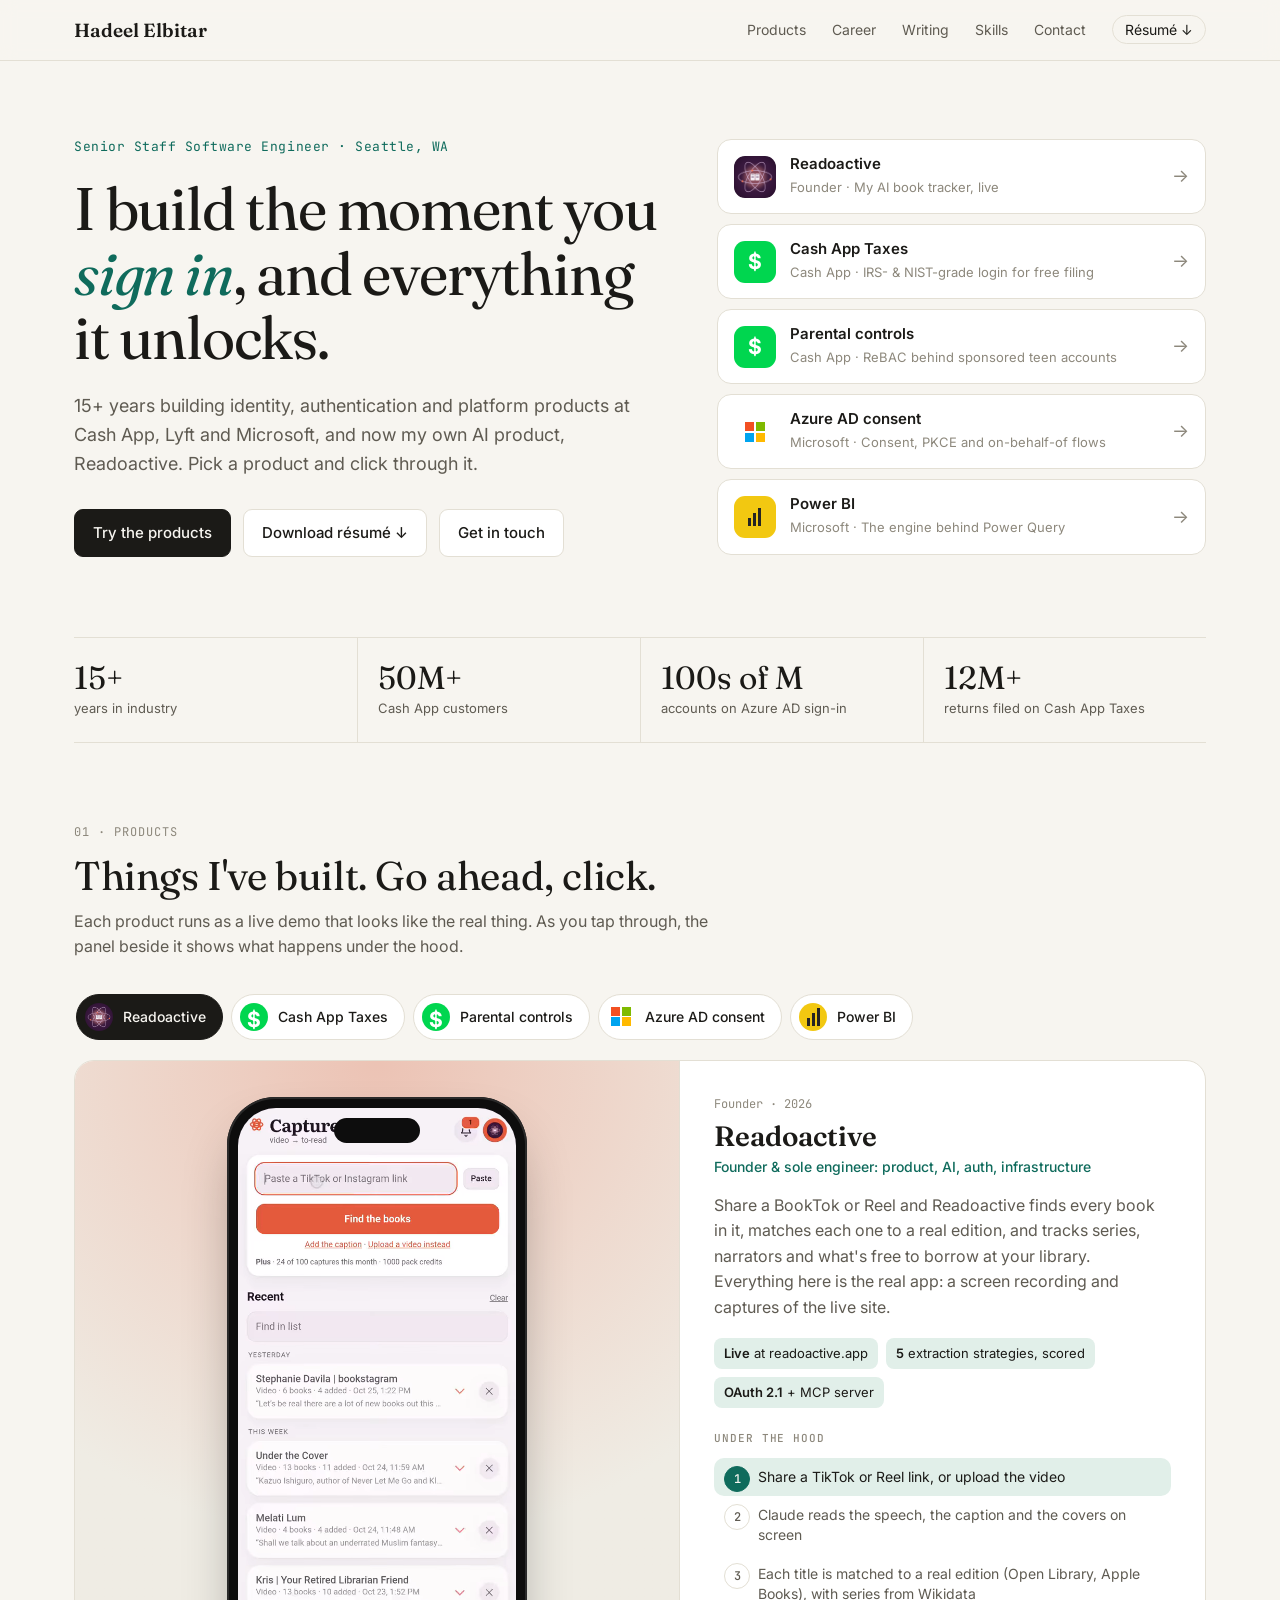
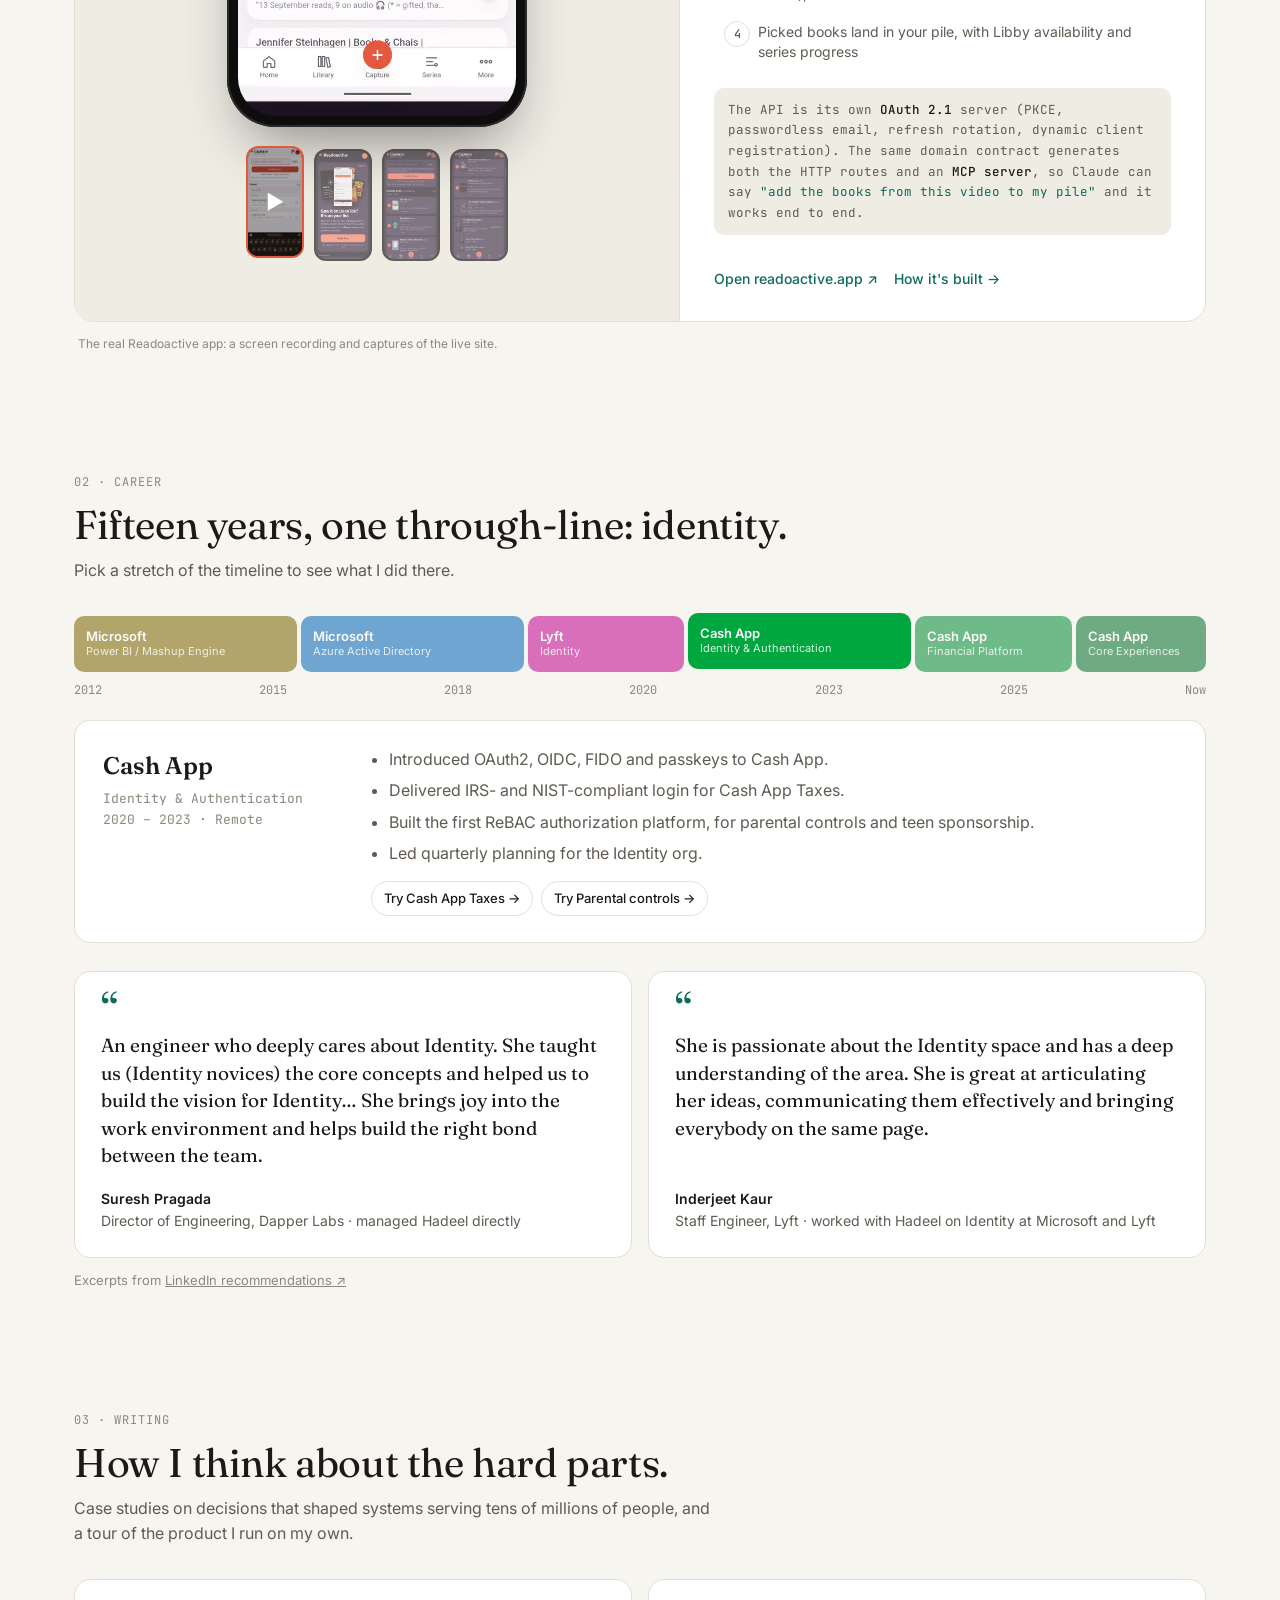
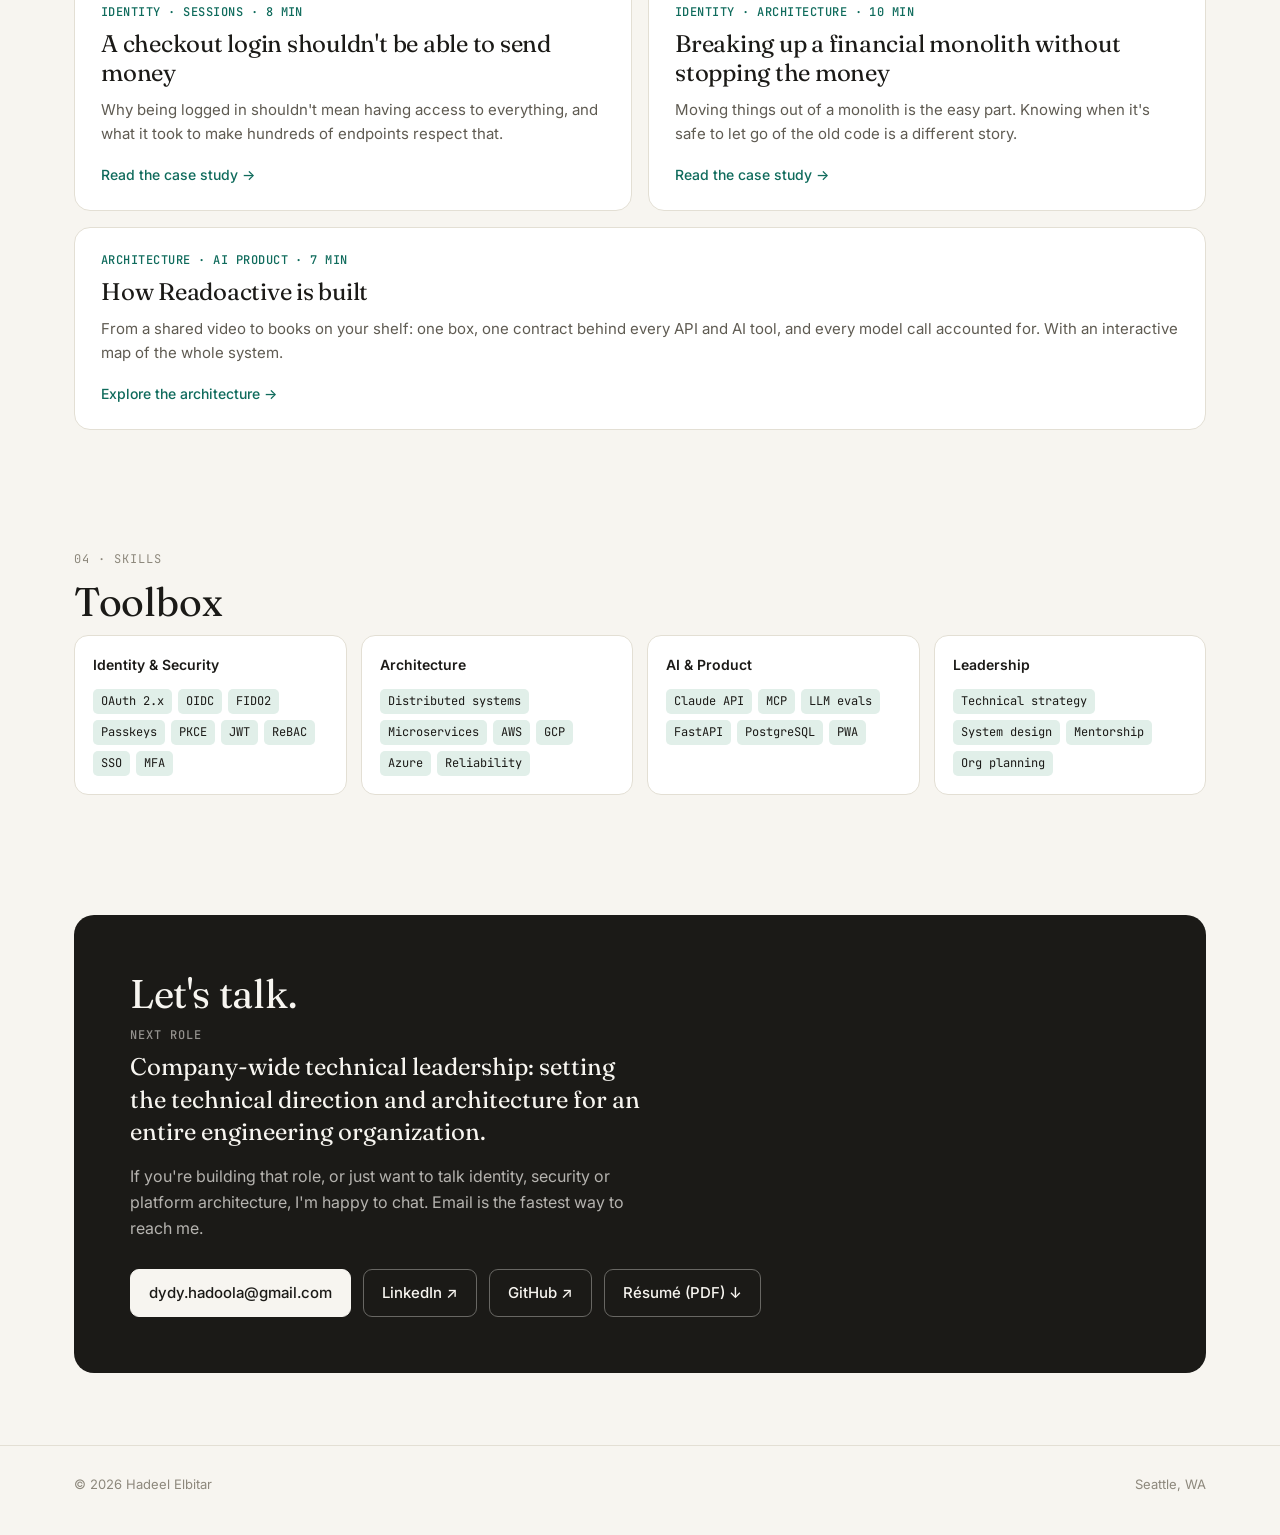
==== commit e6eb796c: "Add the Readoactive architecture page and a next-role line in Contact Co-Authored-By: Claude Opus 5." ====
--- a/index.html
+++ b/index.html
@@ -296,6 +296,7 @@
   .post .k { font: 500 12px var(--mono); color: var(--accent); letter-spacing: .04em; margin-bottom: 10px; }
   .post h3 { font: 400 24px/1.2 var(--serif); margin: 0 0 10px; letter-spacing: -.01em; }
   .post p { color: var(--muted); margin: 0 0 18px; font-size: 15px; }
+  .post.wide { grid-column: 1 / -1; }
   .post .r { margin-top: auto; font-size: 14px; font-weight: 500; color: var(--accent); }
   .quotes { display: grid; grid-template-columns: 1fr 1fr; gap: 16px; margin-top: 28px; }
   .quote { margin: 0; border: 1px solid var(--line); background: var(--surface); border-radius: 16px; padding: 24px 26px; display: flex; flex-direction: column; }
@@ -316,6 +317,8 @@
   .contact { background: var(--ink); color: var(--bg); border-radius: 20px; padding: 56px; margin: 80px 0 72px; }
   .contact h2 { color: var(--bg); }
   .contact p { color: color-mix(in srgb, var(--bg) 70%, var(--ink)); max-width: 52ch; margin: 0 0 28px; }
+  .contact .seeking { font: 400 24px/1.35 var(--serif); color: var(--bg); max-width: 34ch; margin: 0 0 16px; }
+  .contact .seeking span { display: block; font: 500 12px var(--mono); text-transform: uppercase; letter-spacing: .08em; color: color-mix(in srgb, var(--bg) 55%, var(--ink)); margin-bottom: 8px; }
   .contact .btn { background: transparent; color: var(--bg); border-color: color-mix(in srgb, var(--bg) 35%, var(--ink)); }
   .contact .btn.primary { background: var(--bg); color: var(--ink); border-color: var(--bg); }
   footer { border-top: 1px solid var(--line); padding: 28px 0 40px; font-size: 13px; color: var(--faint); }
@@ -446,7 +449,7 @@
     <section id="writing">
       <p class="sec-label">03 · Writing</p>
       <h2>How I think about the hard parts.</h2>
-      <p class="sec-intro">Case studies on decisions that shaped systems serving tens of millions of people.</p>
+      <p class="sec-intro">Case studies on decisions that shaped systems serving tens of millions of people, and a tour of the product I run on my own.</p>
       <div class="posts">
         <a class="post" href="writing/scoped-sessions.html">
           <span class="k">IDENTITY · SESSIONS · 8 MIN</span>
@@ -460,6 +463,12 @@
           <p>Moving things out of a monolith is the easy part. Knowing when it's safe to let go of the old code is a different story.</p>
           <span class="r">Read the case study →</span>
         </a>
+        <a class="post wide" href="writing/readoactive-architecture.html">
+          <span class="k">ARCHITECTURE · AI PRODUCT · 7 MIN</span>
+          <h3>How Readoactive is built</h3>
+          <p>From a shared video to books on your shelf: one box, one contract behind every API and AI tool, and every model call accounted for. With an interactive map of the whole system.</p>
+          <span class="r">Explore the architecture →</span>
+        </a>
       </div>
     </section>
 
@@ -476,7 +485,8 @@
 
     <section id="contact" class="contact">
       <h2>Let's talk.</h2>
-      <p>Whether it's identity, security or platform architecture, I'm happy to chat. Email is the fastest way to reach me.</p>
+      <p class="seeking"><span>Next role</span>Company-wide technical leadership: setting the technical direction and architecture for an entire engineering organization.</p>
+      <p>If you're building that role, or just want to talk identity, security or platform architecture, I'm happy to chat. Email is the fastest way to reach me.</p>
       <div class="cta">
         <a class="btn primary" href="mailto:dydy.hadoola@gmail.com">dydy.hadoola@gmail.com</a>
         <a class="btn" href="https://www.linkedin.com/in/hadeel-elbitar-28976a15/" target="_blank" rel="noopener">LinkedIn ↗</a>
@@ -514,7 +524,7 @@
     sum: "Share a BookTok or Reel and Readoactive finds every book in it, matches each one to a real edition, and tracks series, narrators and what's free to borrow at your library. Everything here is the real app: a screen recording and captures of the live site.",
     impact: [["Live", " at readoactive.app"], ["5", " extraction strategies, scored"], ["OAuth 2.1", " + MCP server"]],
     steps: ["Share a TikTok or Reel link, or upload the video", "Claude reads the speech, the caption and the covers on screen", "Each title is matched to a real edition (Open Library, Apple Books), with series from Wikidata", "Picked books land in your pile, with Libby availability and series progress"],
-    more: [["Open readoactive.app ↗", "https://readoactive.app"]],
+    more: [["Open readoactive.app ↗", "https://readoactive.app"], ["How it's built →", "writing/readoactive-architecture.html"]],
     shots: [["video", "assets/hero-capture-poster.jpg", "Demo"], ["assets/ra-landing.jpg", "assets/ra-landing.jpg", "Landing"], ["assets/ra-frame-4.2.jpg", "assets/ra-frame-4.2.jpg", "Found"], ["assets/ra-frame-9.4.jpg", "assets/ra-frame-9.4.jpg", "Series"]],
     init() { this.shot = 0; },
     view() {
@@ -544,7 +554,7 @@
     sum: "Free tax filing needs IRS- and NIST-grade identity assurance. I designed the sign-in and verification: Cash App login, a carrier check that rejects VoIP numbers, and one-time codes. Switch to the Google Voice number in the panel to see it get stopped.",
     impact: [["12M+", " returns filed for $0"], ["IRS", " & NIST compliant"], ["Non-VoIP", " verification"]],
     steps: ["Start filing, then log in with Cash App", "Carrier lookup: the number must be a real mobile line, not VoIP", "A one-time code proves you hold the phone", "Two factors verified, so your return unlocks"],
-    more: [["cash.app/taxes ↗", "https://cash.app/taxes"]],
+    more: [["cash.app/taxes ↗", "https://cash.app/taxes"], ["Press: Cash App to acquire Credit Karma Tax ↗", "https://squareup.com/us/en/press/credit-karma-tax"]],
     nums: { mobile: ["(206) 555-0142", "T-Mobile · mobile"], voip: ["(425) 555-0199", "Google Voice · VoIP"] },
     init() { this.s = 0; this.which = this.which || "mobile"; this.typed = ""; this.err = false; this.code = ""; this.banner = false; },
     view() {
@@ -635,7 +645,7 @@
     sum: "I built Cash App's first relationship-based (ReBAC) authorization platform. It powers teen sponsorship and parental controls. Approve Emma's account, flip her controls, then ask the policy engine a question.",
     impact: [["1st", " ReBAC platform at Cash App"], ["Parental controls", ""], ["Teen sponsorship", ""]],
     steps: ["A parent approves a teen's account, which creates a sponsor relationship", "Each control the parent sets writes a relationship tuple", "Every request asks: is there a path from this teen to this action?", "A decision in milliseconds, and every change is audited"],
-    more: [["cash.app/families ↗", "https://cash.app/families"]],
+    more: [["cash.app/families ↗", "https://cash.app/families"], ["Press: Introducing Approved Contacts ↗", "https://cash.app/press/introducing-approved-contacts-enhanced-parental-oversight-for-teen-p2p-transactions"]],
     init() { this.s = 0; this.on = { btc: false, stocks: true }; this.limit = 100; this.contacts = true; this.sheet = false; this.q = null; },
     view() {
       if (this.s === 0) return `${status(false)}<div class="ca" style="background:radial-gradient(120% 70% at 20% 10%, #c9f7cf 0%, #6ee08a 35%, #2cbf6b 60%, #9bd7f0 100%);justify-content:center;align-items:center">
@@ -888,7 +898,7 @@
     $("#d-sum").textContent = cur.sum;
     $("#d-impact").innerHTML = (cur.live || cur.impact).map(([b, t], i) => `<span>${cur.live && i < 2 ? `<i class="live-dot"></i>` : ""}<b>${b}</b>${t}</span>`).join("");
     $("#d-steps").innerHTML = cur.steps.map(s => `<li>${s}</li>`).join("");
-    $("#d-more").innerHTML = (cur.more || []).map(([t, h]) => `<a href="${h}" target="_blank" rel="noopener">${t}</a>`).join("");
+    $("#d-more").innerHTML = (cur.more || []).map(([t, h]) => `<a href="${h}"${/^https?:/.test(h) ? ' target="_blank" rel="noopener"' : ""}>${t}</a>`).join("");
     $("#disclaimer").textContent = cur.real
       ? "The real Readoactive app: a screen recording and captures of the live site."
       : "Recreated in HTML to look like the real product today. Interactive and simplified, with sample data and no internal details.";
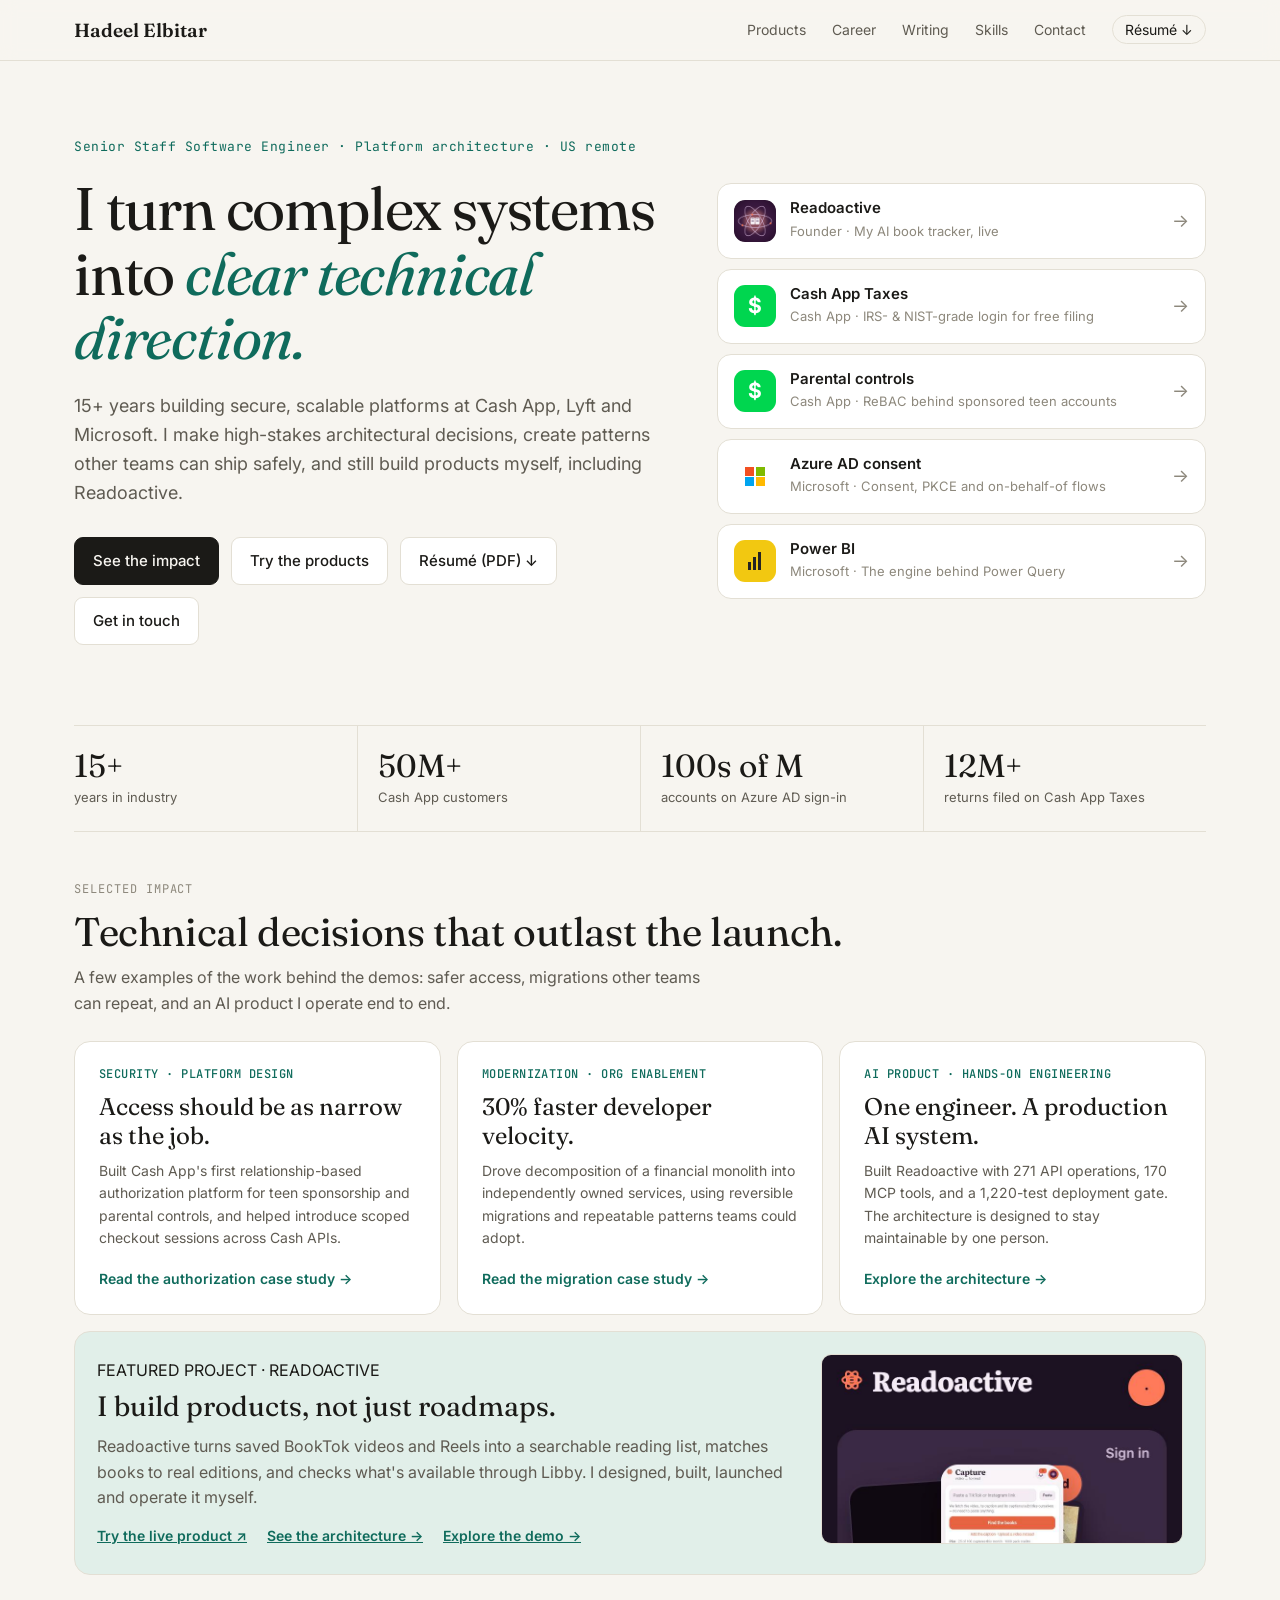
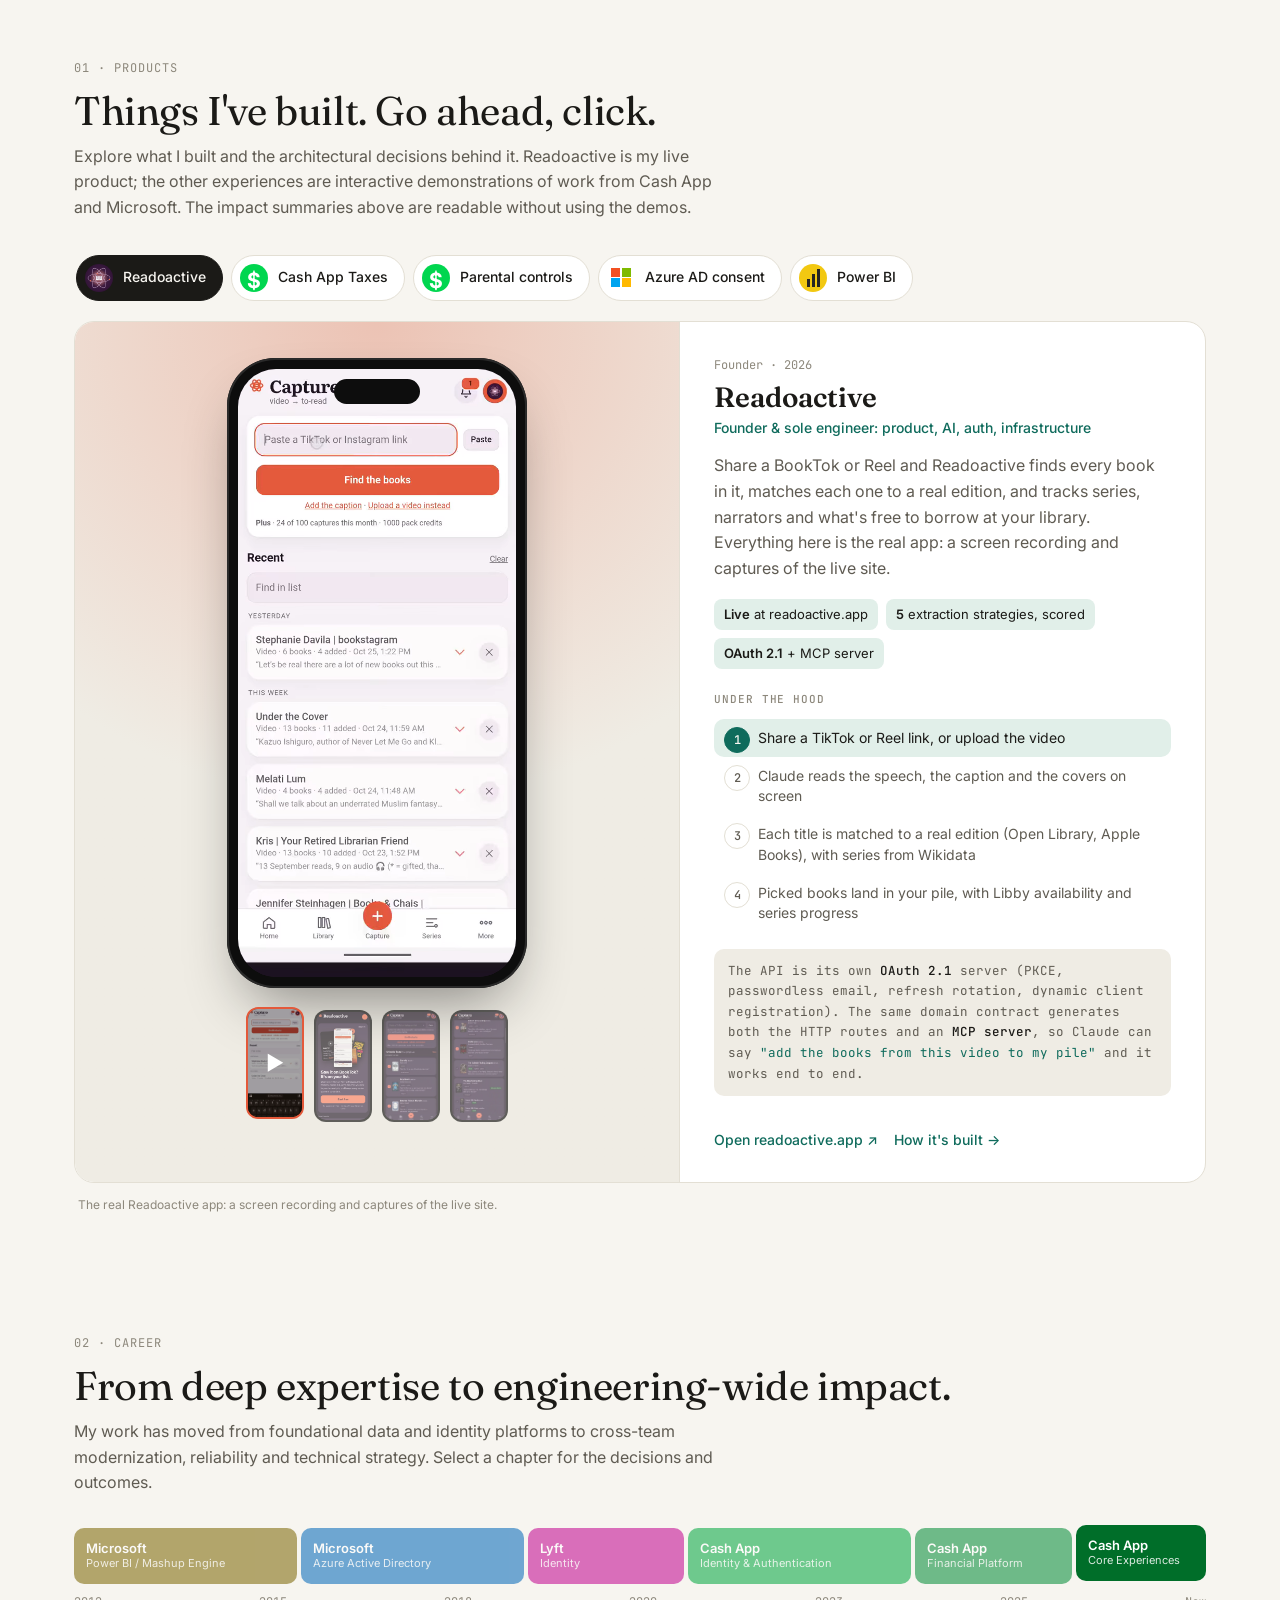
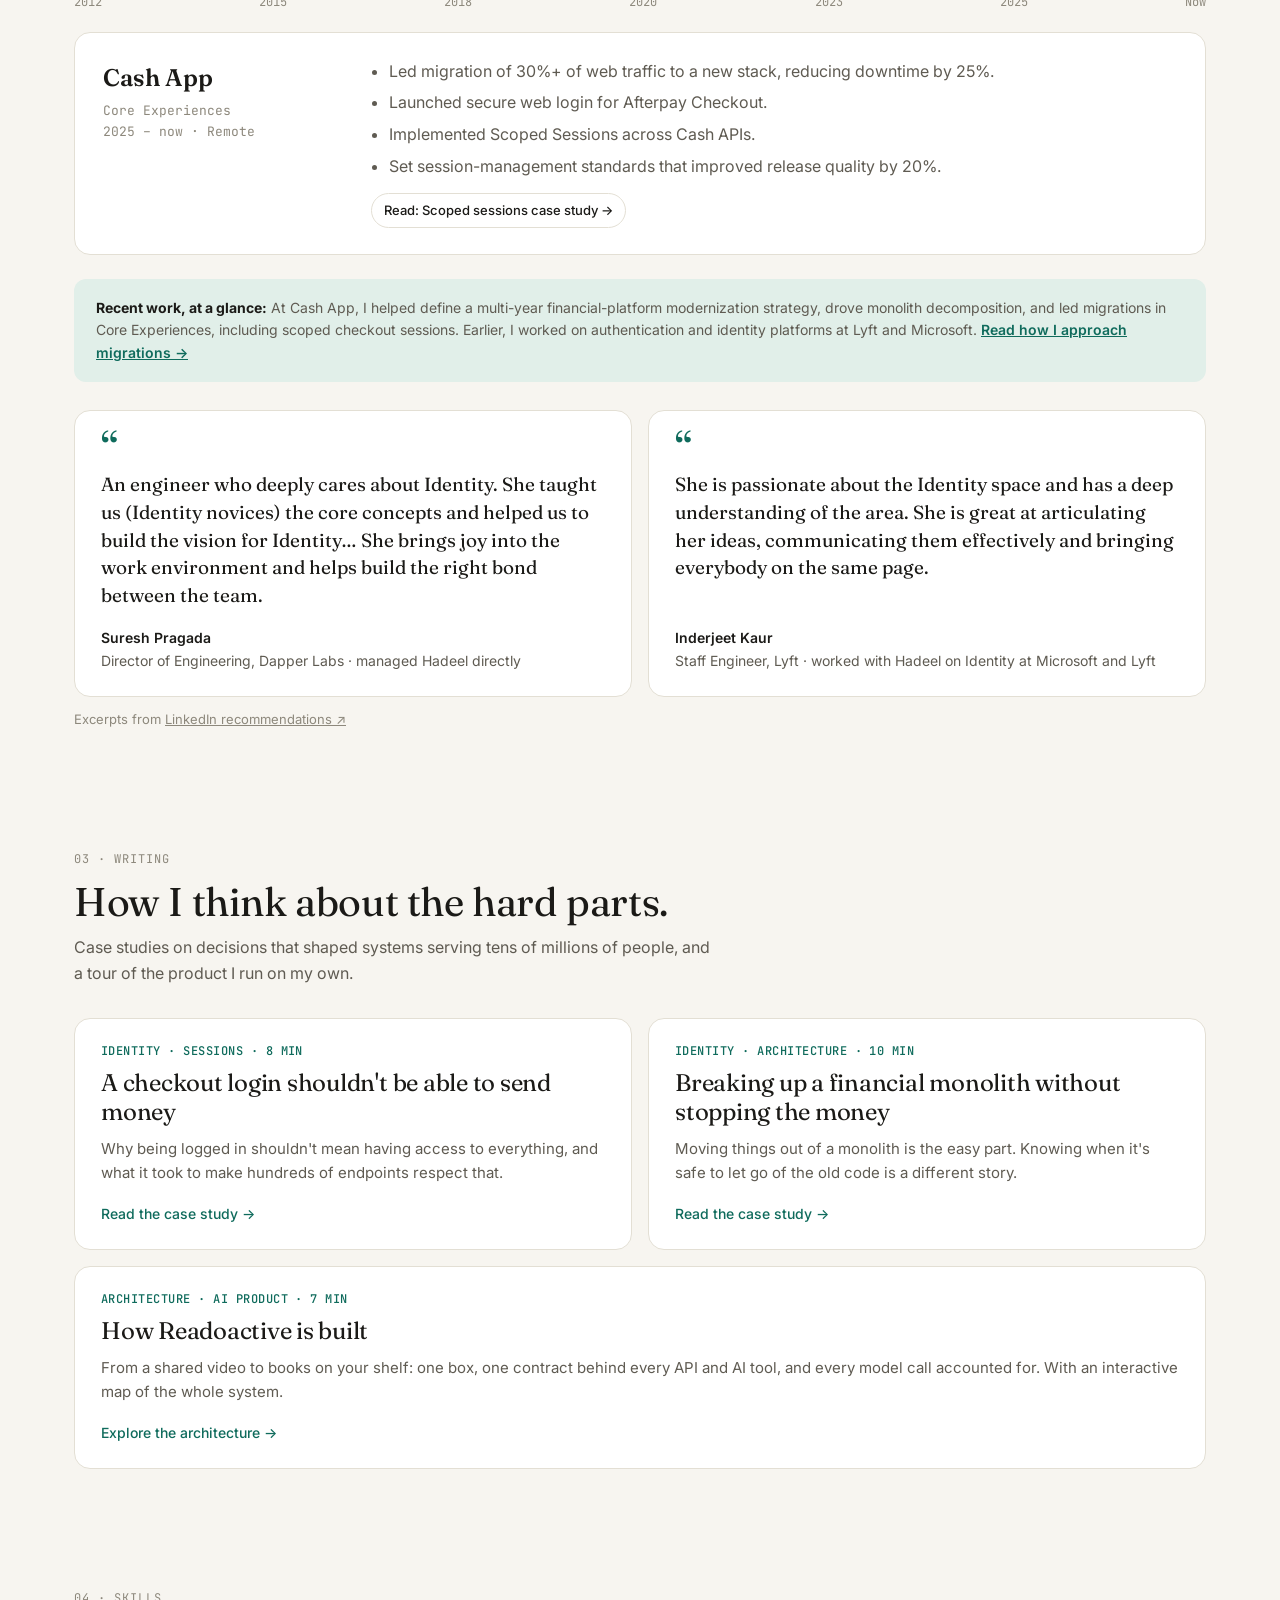
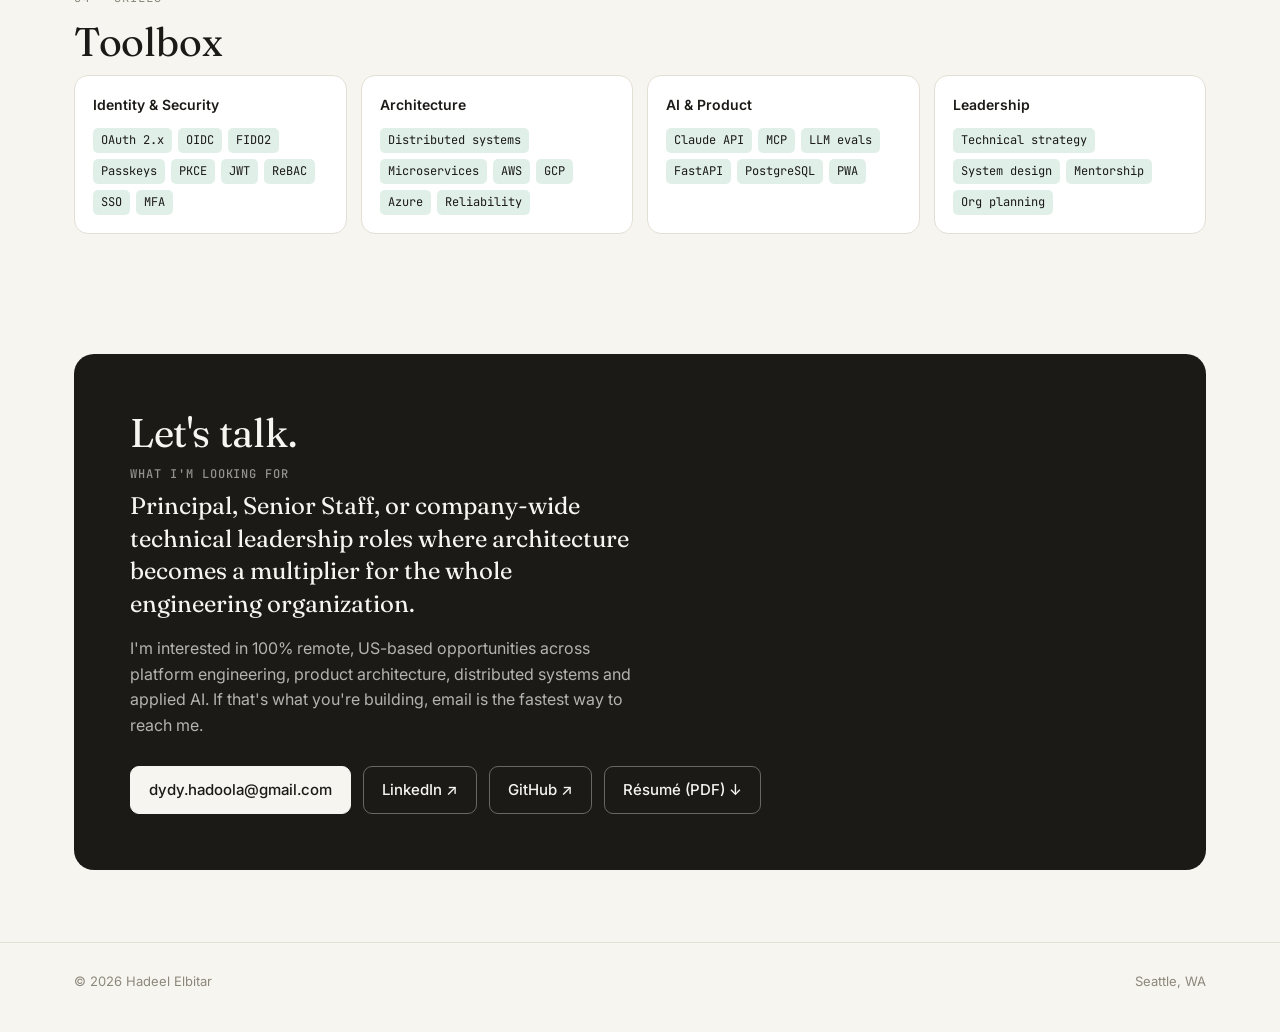
==== commit 5fd9f922: "Reposition portfolio for Principal and org-wide technical leadership" ====
--- a/index.html
+++ b/index.html
@@ -3,17 +3,17 @@
 <head>
 <meta charset="utf-8">
 <meta name="viewport" content="width=device-width, initial-scale=1">
-<title>Hadeel Elbitar</title>
-<meta name="description" content="Hadeel Elbitar, Senior Staff Software Engineer. Identity, authentication and platform products at Cash App, Lyft and Microsoft, and founder of Readoactive.">
+<title>Hadeel Elbitar | Senior Staff Engineer, Platform & Technical Leadership</title>
+<meta name="description" content="Hadeel Elbitar is a Senior Staff Software Engineer with 15+ years shaping secure platforms, distributed systems and technical strategy at Cash App, Lyft and Microsoft. Founder and engineer behind Readoactive.">
 <link rel="icon" href="data:image/svg+xml,%3Csvg xmlns='http://www.w3.org/2000/svg' viewBox='0 0 64 64'%3E%3Crect width='64' height='64' rx='14' fill='%230f6b5c'/%3E%3Ctext x='32' y='43' font-family='Georgia,serif' font-size='30' fill='white' text-anchor='middle'%3EHE%3C/text%3E%3C/svg%3E">
-<meta property="og:title" content="Hadeel Elbitar · Senior Staff Software Engineer">
-<meta property="og:description" content="Identity, authentication and platform products at Cash App, Lyft and Microsoft. Try them live.">
+<meta property="og:title" content="Hadeel Elbitar | Platform Architecture & Technical Leadership">
+<meta property="og:description" content="15+ years building secure, scalable platforms and helping engineering teams make better architectural decisions. See the work, case studies and the AI product I built.">
 <meta property="og:url" content="https://hadeelelbitar.com/">
 <meta property="og:type" content="website">
 <meta property="og:image" content="https://hadeelelbitar.com/assets/og.png">
 <meta property="og:image:width" content="1200">
 <meta property="og:image:height" content="630">
-<meta property="og:image:alt" content="Hadeel Elbitar, Senior Staff Software Engineer. I build the moment you sign in, and everything it unlocks.">
+<meta property="og:image:alt" content="Hadeel Elbitar, Senior Staff Software Engineer and technical leader.">
 <meta name="twitter:card" content="summary_large_image">
 <link rel="preconnect" href="https://fonts.googleapis.com">
 <link rel="preconnect" href="https://fonts.gstatic.com" crossorigin>
@@ -75,6 +75,25 @@
   .badge img, .badge > span { width: 100%; height: 100%; display: grid; place-items: center; }
   .badge > span { color: #fff; }
 
+  /* Static, recruiter-friendly evidence alongside the interactive product stories. */
+  .featured { padding: 48px 0 4px; }
+  .featured .sec-intro { margin-bottom: 24px; }
+  .proof-grid { display: grid; grid-template-columns: repeat(3, minmax(0, 1fr)); gap: 16px; }
+  .proof-card { display: flex; flex-direction: column; gap: 10px; padding: 24px; border: 1px solid var(--line); border-radius: 16px; background: var(--surface); text-decoration: none; transition: transform .15s, border-color .15s; }
+  .proof-card:hover, .proof-card:focus-visible { border-color: var(--accent); transform: translateY(-2px); }
+  .proof-card .proof-tag { font: 500 12px var(--mono); letter-spacing: .04em; color: var(--accent); }
+  .proof-card h3 { font: 400 24px/1.22 var(--serif); margin: 0; }
+  .proof-card p { margin: 0; color: var(--muted); font-size: 14px; }
+  .proof-card .proof-more { margin-top: auto; padding-top: 8px; color: var(--accent); font-size: 14px; font-weight: 600; }
+  .spotlight { display: grid; grid-template-columns: minmax(0, 1.45fr) minmax(200px, .75fr); gap: 24px; margin-top: 16px; padding: 22px; border: 1px solid var(--line); border-radius: 16px; background: var(--accent-soft); align-items: center; }
+  .spotlight h3 { font: 400 28px/1.15 var(--serif); margin: 6px 0 12px; }
+  .spotlight p { color: var(--muted); margin: 0 0 14px; }
+  .spotlight .spotlight-links { display: flex; flex-wrap: wrap; gap: 12px 20px; font-size: 14px; font-weight: 600; }
+  .spotlight .spotlight-links a { color: var(--accent); }
+  .spotlight img { width: 100%; height: 190px; object-fit: cover; object-position: top; border-radius: 10px; border: 1px solid var(--line); }
+  .career-static { margin: 24px 0 28px; padding: 18px 22px; background: var(--accent-soft); border-radius: 12px; color: var(--muted); font-size: 14px; }
+  .career-static strong { color: var(--ink); }
+  .career-static a { color: var(--accent); font-weight: 600; }
   .stats { display: grid; grid-template-columns: repeat(4, 1fr); border-top: 1px solid var(--line); border-bottom: 1px solid var(--line); margin: 40px 0 0; }
   .stat { padding: 22px 20px; border-left: 1px solid var(--line); }
   .stat:first-child { border-left: 0; padding-left: 0; }
@@ -332,10 +351,17 @@
     .skills { grid-template-columns: repeat(2, 1fr); }
     .posts { grid-template-columns: 1fr; }
     .quotes { grid-template-columns: 1fr; }
+    .proof-grid { grid-template-columns: 1fr; }
+    .spotlight { grid-template-columns: 1fr; }
+    .spotlight img { height: 230px; }
     .tl-card { grid-template-columns: 1fr; gap: 12px; }
   }
   @media (max-width: 640px) {
-    nav ul { display: none; }
+    header.nav .wrap { height: auto; min-height: 60px; flex-wrap: wrap; gap: 8px; padding-top: 10px; padding-bottom: 8px; }
+    header.nav nav { width: 100%; overflow-x: auto; scrollbar-width: thin; }
+    nav ul { display: flex; width: max-content; gap: 18px; padding-bottom: 4px; }
+    nav a { white-space: nowrap; }
+    section { scroll-margin-top: 115px; }
     .wrap { padding: 0 16px; }
     .stats { grid-template-columns: repeat(2, 1fr); }
     .stat { padding: 18px 0; border-left: 0; border-top: 1px solid var(--line); }
@@ -373,15 +399,17 @@
 
     <div class="hero">
       <div>
-        <p class="eyebrow">Senior Staff Software Engineer · Seattle, WA</p>
-        <h1>I build the moment you <em>sign in</em>, and everything it unlocks.</h1>
+        <p class="eyebrow">Senior Staff Software Engineer · Platform architecture · US remote</p>
+        <h1>I turn complex systems into <em>clear technical direction.</em></h1>
         <p class="lede">
-          15+ years building identity, authentication and platform products at Cash App, Lyft and Microsoft,
-          and now my own AI product, Readoactive. Pick a product and click through it.
+          15+ years building secure, scalable platforms at Cash App, Lyft and Microsoft. I make high-stakes
+          architectural decisions, create patterns other teams can ship safely, and still build products
+          myself, including Readoactive.
         </p>
         <div class="cta">
-          <a class="btn primary" href="#products">Try the products</a>
-          <a class="btn" href="Hadeel-Elbitar-Resume.pdf" download>Download résumé ↓</a>
+          <a class="btn primary" href="#impact">See the impact</a>
+          <a class="btn" href="#products">Try the products</a>
+          <a class="btn" href="Hadeel-Elbitar-Resume.pdf" download>Résumé (PDF) ↓</a>
           <a class="btn" href="mailto:dydy.hadoola@gmail.com">Get in touch</a>
         </div>
       </div>
@@ -395,10 +423,51 @@
       <div class="stat"><b>12M+</b><span>returns filed on Cash App Taxes</span></div>
     </div>
 
+    <section id="impact" class="featured" aria-labelledby="impact-title">
+      <p class="sec-label">Selected impact</p>
+      <h2 id="impact-title">Technical decisions that outlast the launch.</h2>
+      <p class="sec-intro">A few examples of the work behind the demos: safer access, migrations other teams can repeat, and an AI product I operate end to end.</p>
+      <div class="proof-grid">
+        <a class="proof-card" href="writing/scoped-sessions.html">
+          <span class="proof-tag">SECURITY · PLATFORM DESIGN</span>
+          <h3>Access should be as narrow as the job.</h3>
+          <p>Built Cash App's first relationship-based authorization platform for teen sponsorship and parental controls, and helped introduce scoped checkout sessions across Cash APIs.</p>
+          <span class="proof-more">Read the authorization case study →</span>
+        </a>
+        <a class="proof-card" href="writing/monolith.html">
+          <span class="proof-tag">MODERNIZATION · ORG ENABLEMENT</span>
+          <h3>30% faster developer velocity.</h3>
+          <p>Drove decomposition of a financial monolith into independently owned services, using reversible migrations and repeatable patterns teams could adopt.</p>
+          <span class="proof-more">Read the migration case study →</span>
+        </a>
+        <a class="proof-card" href="writing/readoactive-architecture.html">
+          <span class="proof-tag">AI PRODUCT · HANDS-ON ENGINEERING</span>
+          <h3>One engineer. A production AI system.</h3>
+          <p>Built Readoactive with 271 API operations, 170 MCP tools, and a 1,220-test deployment gate. The architecture is designed to stay maintainable by one person.</p>
+          <span class="proof-more">Explore the architecture →</span>
+        </a>
+      </div>
+      <div class="spotlight">
+        <div>
+          <span class="proof-tag">FEATURED PROJECT · READOACTIVE</span>
+          <h3>I build products, not just roadmaps.</h3>
+          <p>Readoactive turns saved BookTok videos and Reels into a searchable reading list, matches books to real editions, and checks what's available through Libby. I designed, built, launched and operate it myself.</p>
+          <div class="spotlight-links">
+            <a href="https://readoactive.app" target="_blank" rel="noopener">Try the live product ↗</a>
+            <a href="writing/readoactive-architecture.html">See the architecture →</a>
+            <a href="#products">Explore the demo →</a>
+          </div>
+        </div>
+        <a href="https://readoactive.app" target="_blank" rel="noopener" aria-label="Open Readoactive, my live AI reading app">
+          <img src="assets/ra-landing.jpg" alt="Readoactive reading app homepage" loading="lazy" width="520" height="360">
+        </a>
+      </div>
+    </section>
+
     <section id="products">
       <p class="sec-label">01 · Products</p>
       <h2>Things I've built. Go ahead, click.</h2>
-      <p class="sec-intro">Each product runs as a live demo that looks like the real thing. As you tap through, the panel beside it shows what happens under the hood.</p>
+      <p class="sec-intro">Explore what I built and the architectural decisions behind it. Readoactive is my live product; the other experiences are interactive demonstrations of work from Cash App and Microsoft. The impact summaries above are readable without using the demos.</p>
 
       <div class="chips" role="tablist" id="chips"></div>
       <div class="showcase">
@@ -426,13 +495,14 @@
 
     <section id="career">
       <p class="sec-label">02 · Career</p>
-      <h2>Fifteen years, one through-line: identity.</h2>
-      <p class="sec-intro">Pick a stretch of the timeline to see what I did there.</p>
+      <h2>From deep expertise to engineering-wide impact.</h2>
+      <p class="sec-intro">My work has moved from foundational data and identity platforms to cross-team modernization, reliability and technical strategy. Select a chapter for the decisions and outcomes.</p>
       <div class="tl">
         <div class="tl-bar" id="tl-bar" role="tablist"></div>
         <div class="years"><span>2012</span><span>2015</span><span>2018</span><span>2020</span><span>2023</span><span>2025</span><span>Now</span></div>
         <div class="tl-card" id="tl-card"></div>
       </div>
+      <p class="career-static"><strong>Recent work, at a glance:</strong> At Cash App, I helped define a multi-year financial-platform modernization strategy, drove monolith decomposition, and led migrations in Core Experiences, including scoped checkout sessions. Earlier, I worked on authentication and identity platforms at Lyft and Microsoft. <a href="writing/monolith.html">Read how I approach migrations →</a></p>
       <div class="quotes">
         <figure class="quote">
           <blockquote>An engineer who deeply cares about Identity. She taught us (Identity novices) the core concepts and helped us to build the vision for Identity… She brings joy into the work environment and helps build the right bond between the team.</blockquote>
@@ -485,8 +555,8 @@
 
     <section id="contact" class="contact">
       <h2>Let's talk.</h2>
-      <p class="seeking"><span>Next role</span>Company-wide technical leadership: setting the technical direction and architecture for an entire engineering organization.</p>
-      <p>If you're building that role, or just want to talk identity, security or platform architecture, I'm happy to chat. Email is the fastest way to reach me.</p>
+      <p class="seeking"><span>What I'm looking for</span>Principal, Senior Staff, or company-wide technical leadership roles where architecture becomes a multiplier for the whole engineering organization.</p>
+      <p>I'm interested in 100% remote, US-based opportunities across platform engineering, product architecture, distributed systems and applied AI. If that's what you're building, email is the fastest way to reach me.</p>
       <div class="cta">
         <a class="btn primary" href="mailto:dydy.hadoola@gmail.com">dydy.hadoola@gmail.com</a>
         <a class="btn" href="https://www.linkedin.com/in/hadeel-elbitar-28976a15/" target="_blank" rel="noopener">LinkedIn ↗</a>
@@ -958,7 +1028,7 @@
   }
   $("#tl-bar").addEventListener("click", e => { const s = e.target.closest(".seg"); if (s) tl(s.dataset.k); });
   $("#tl-card").addEventListener("click", e => { const b = e.target.closest("[data-demo]"); if (b) select(b.dataset.demo, true); });
-  tl("id");
+  tl("core");
 
   const start = location.hash.slice(1);
   select(P.some(p => p.id === start) ? start : "readoactive", false, true);
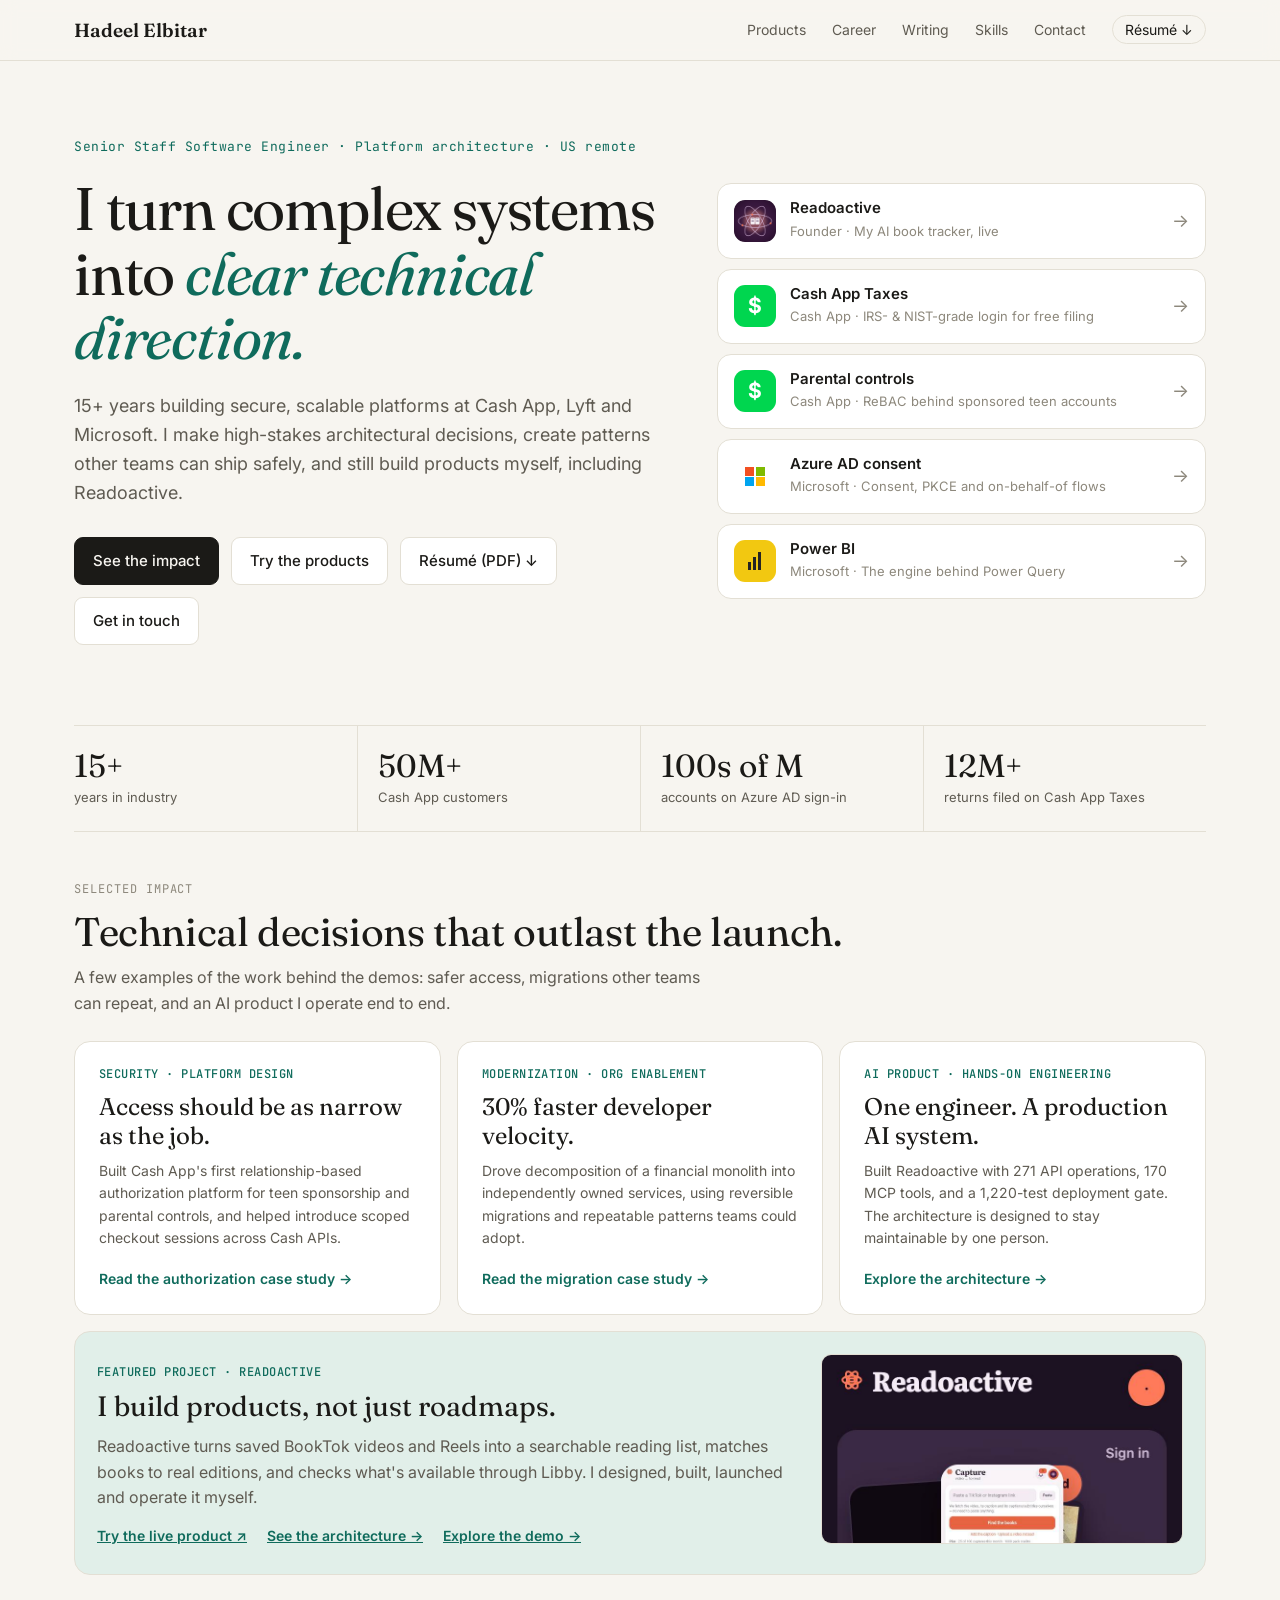
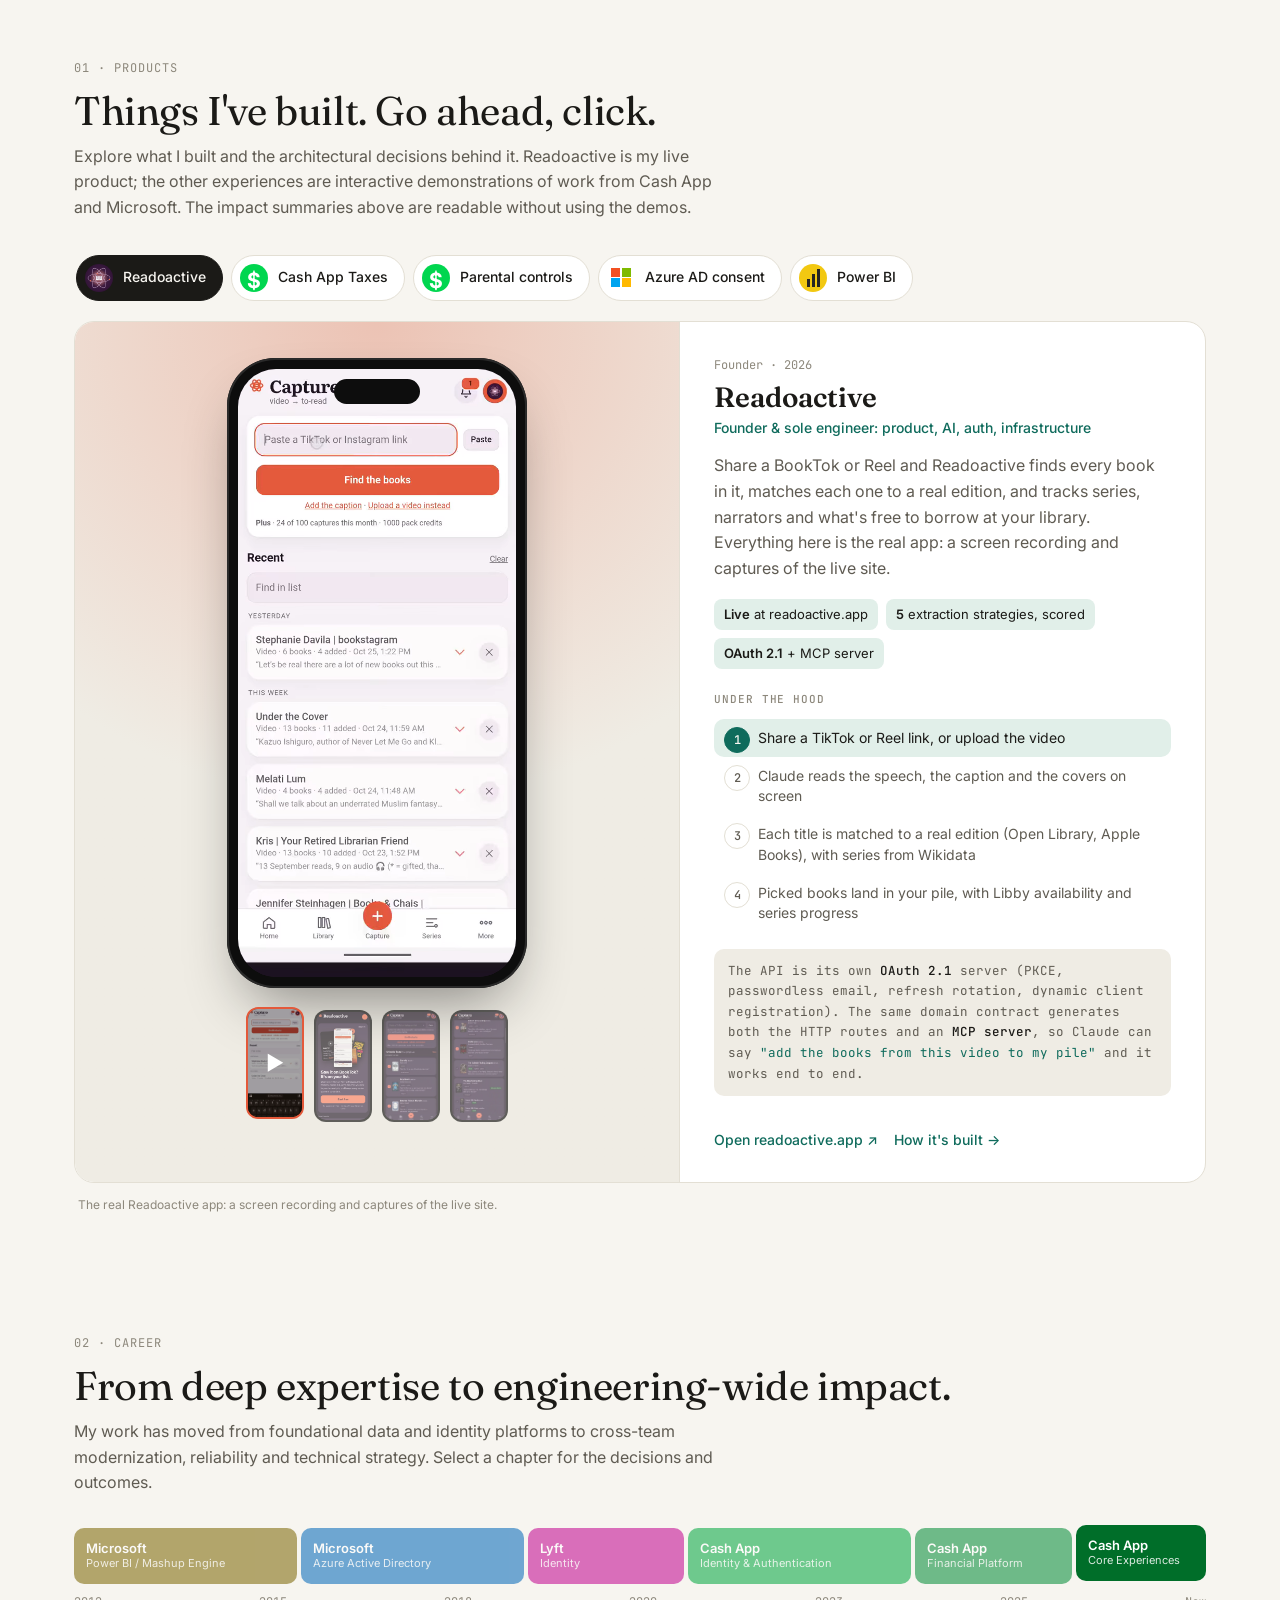
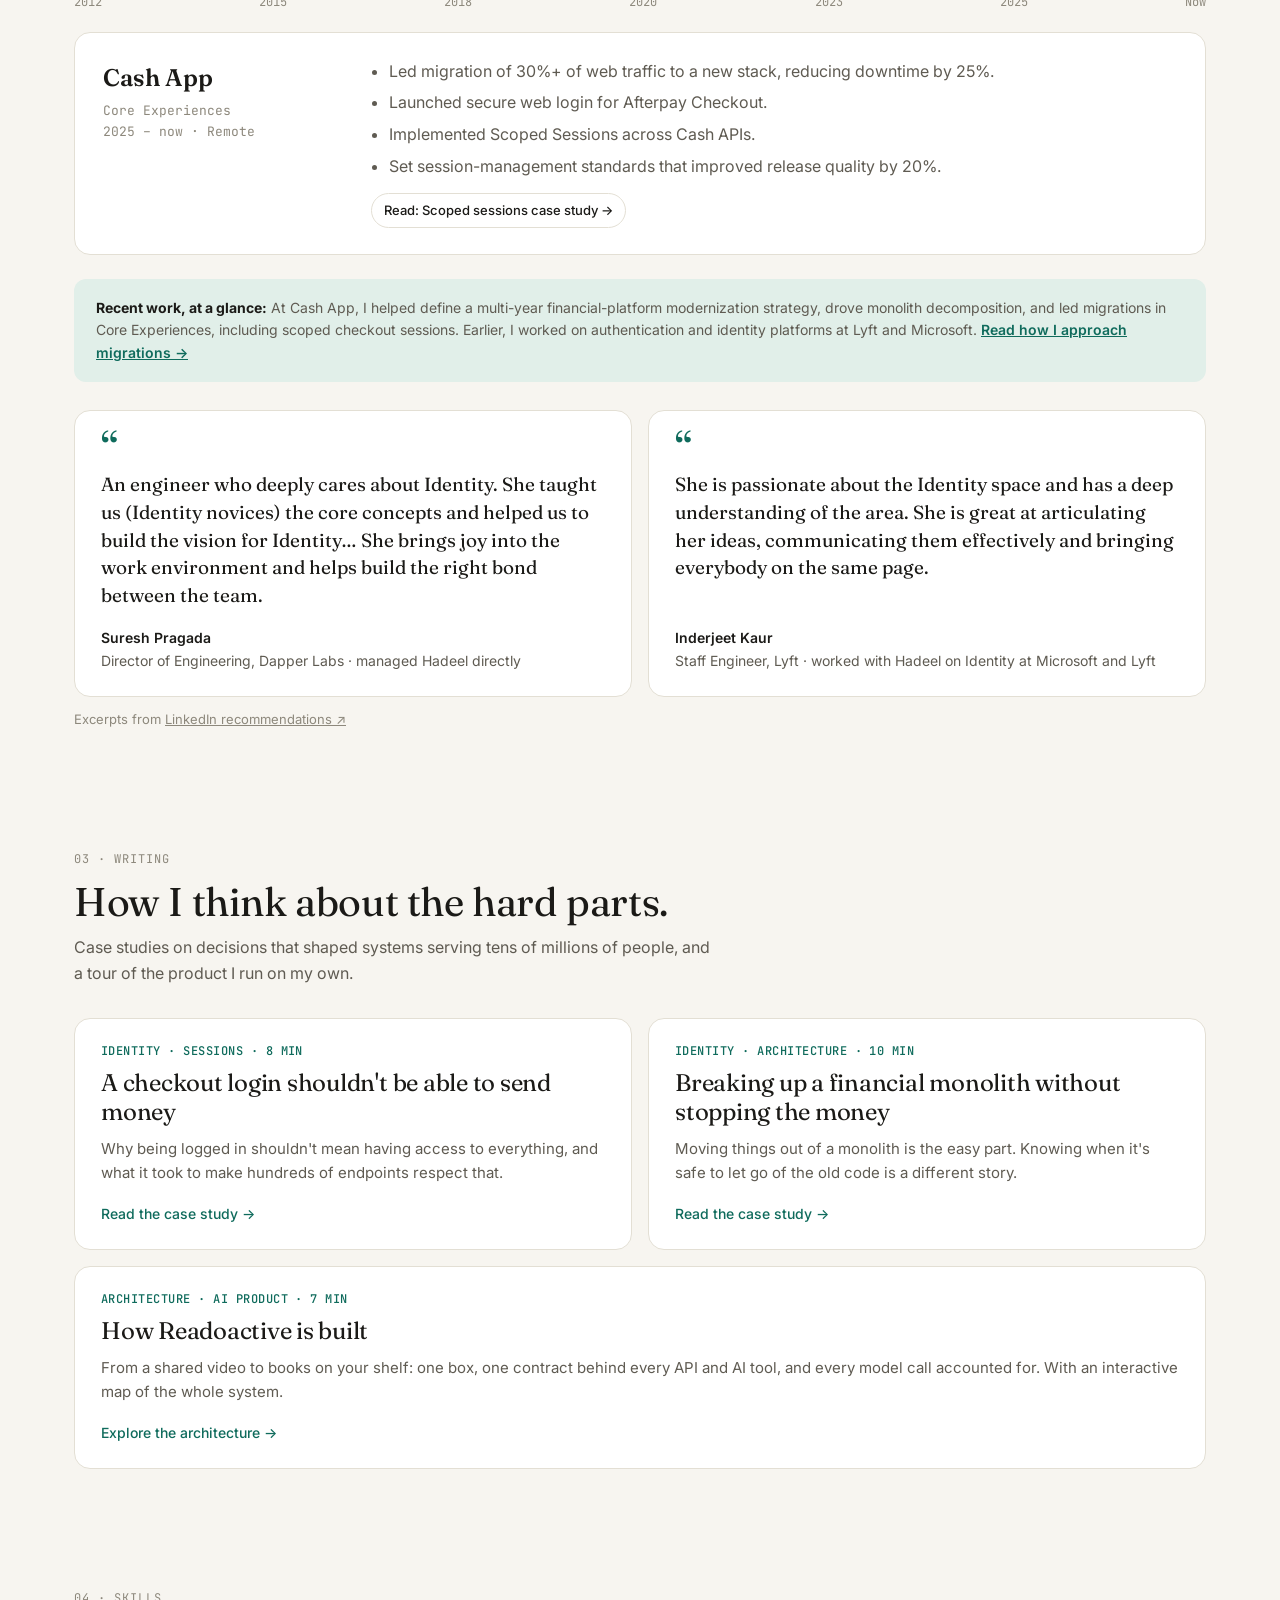
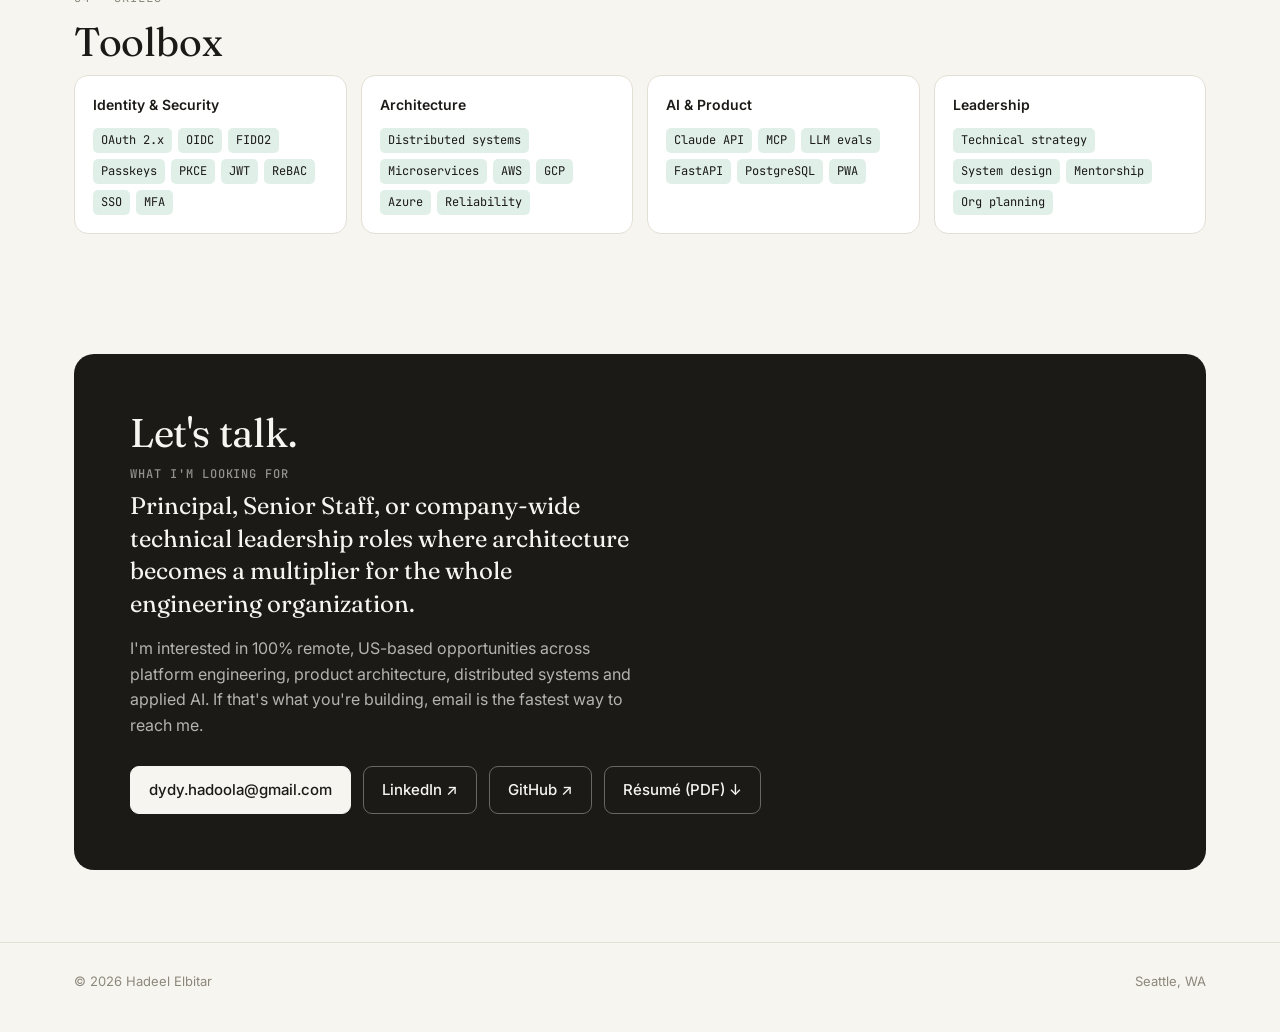
==== commit c2853d57: "Polish shared featured-project label styling" ====
--- a/index.html
+++ b/index.html
@@ -81,7 +81,7 @@
   .proof-grid { display: grid; grid-template-columns: repeat(3, minmax(0, 1fr)); gap: 16px; }
   .proof-card { display: flex; flex-direction: column; gap: 10px; padding: 24px; border: 1px solid var(--line); border-radius: 16px; background: var(--surface); text-decoration: none; transition: transform .15s, border-color .15s; }
   .proof-card:hover, .proof-card:focus-visible { border-color: var(--accent); transform: translateY(-2px); }
-  .proof-card .proof-tag { font: 500 12px var(--mono); letter-spacing: .04em; color: var(--accent); }
+  .proof-tag { font: 500 12px var(--mono); letter-spacing: .04em; color: var(--accent); }
   .proof-card h3 { font: 400 24px/1.22 var(--serif); margin: 0; }
   .proof-card p { margin: 0; color: var(--muted); font-size: 14px; }
   .proof-card .proof-more { margin-top: auto; padding-top: 8px; color: var(--accent); font-size: 14px; font-weight: 600; }
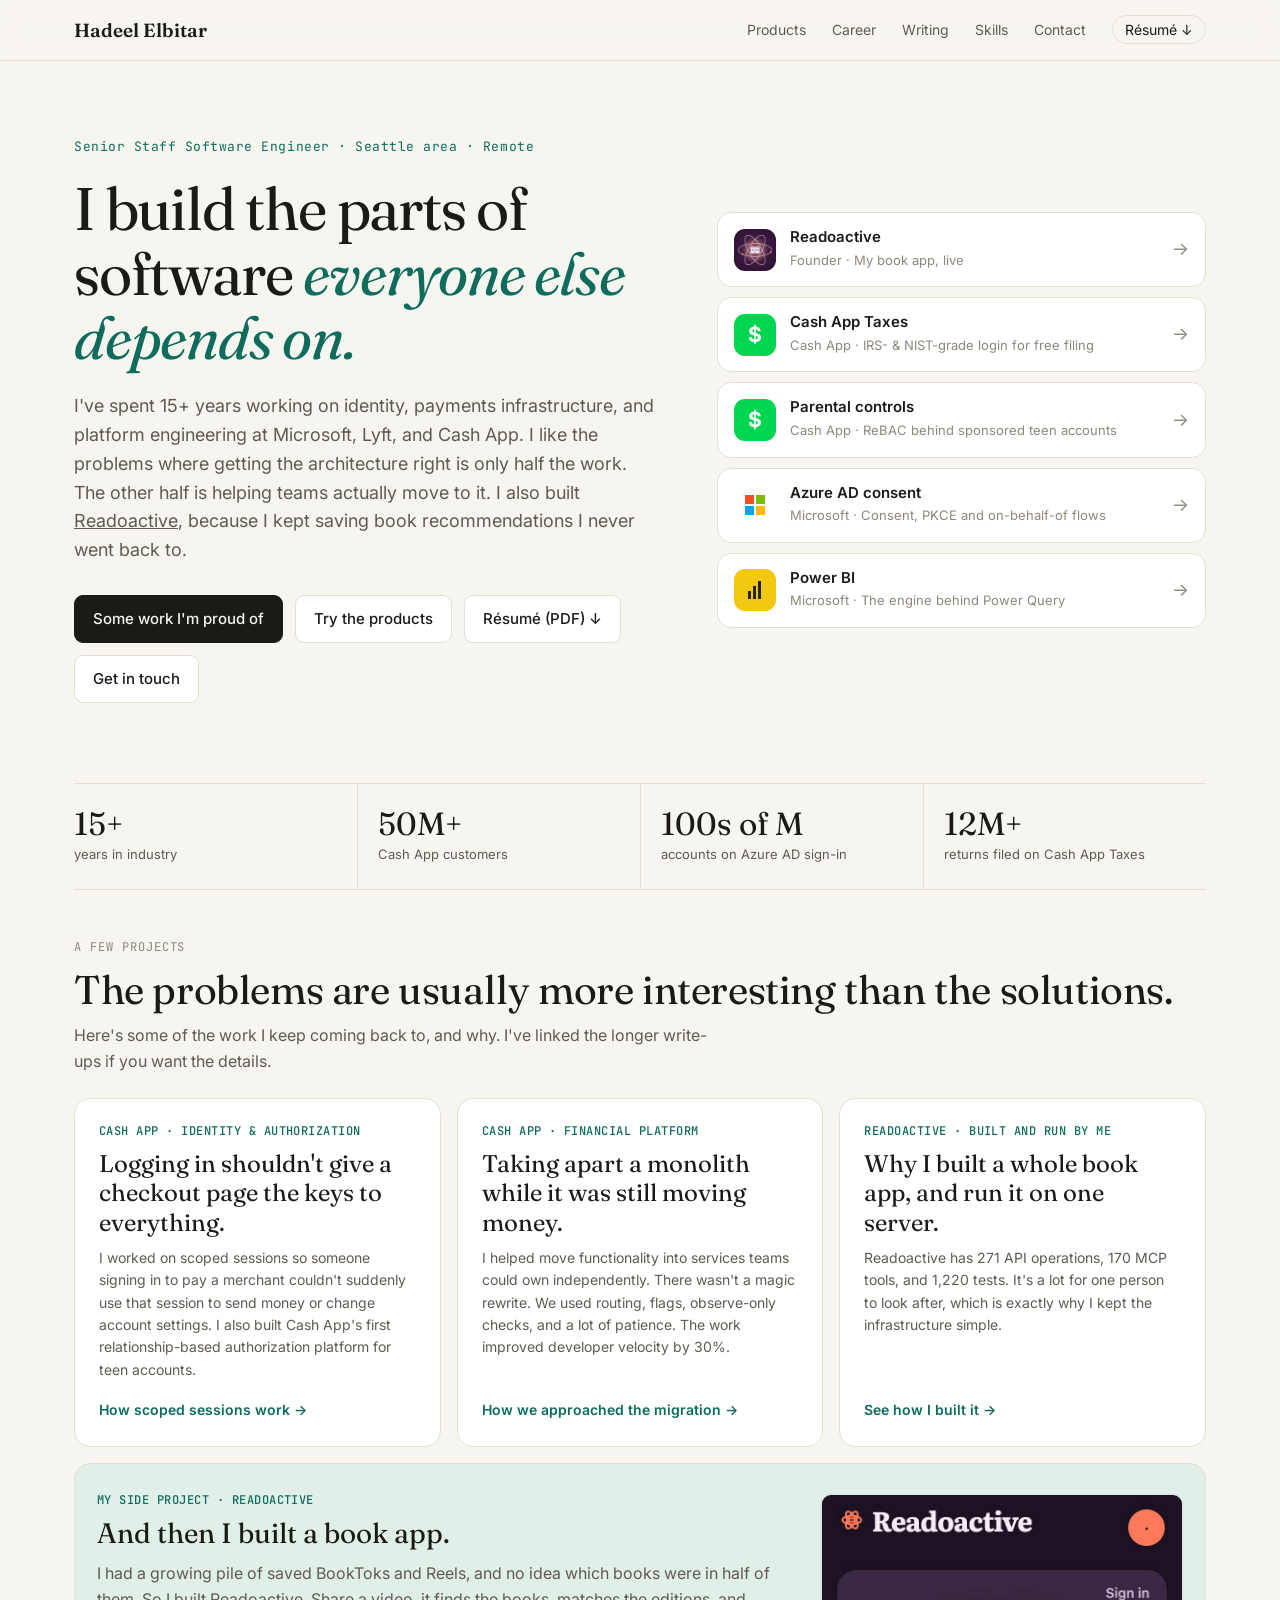
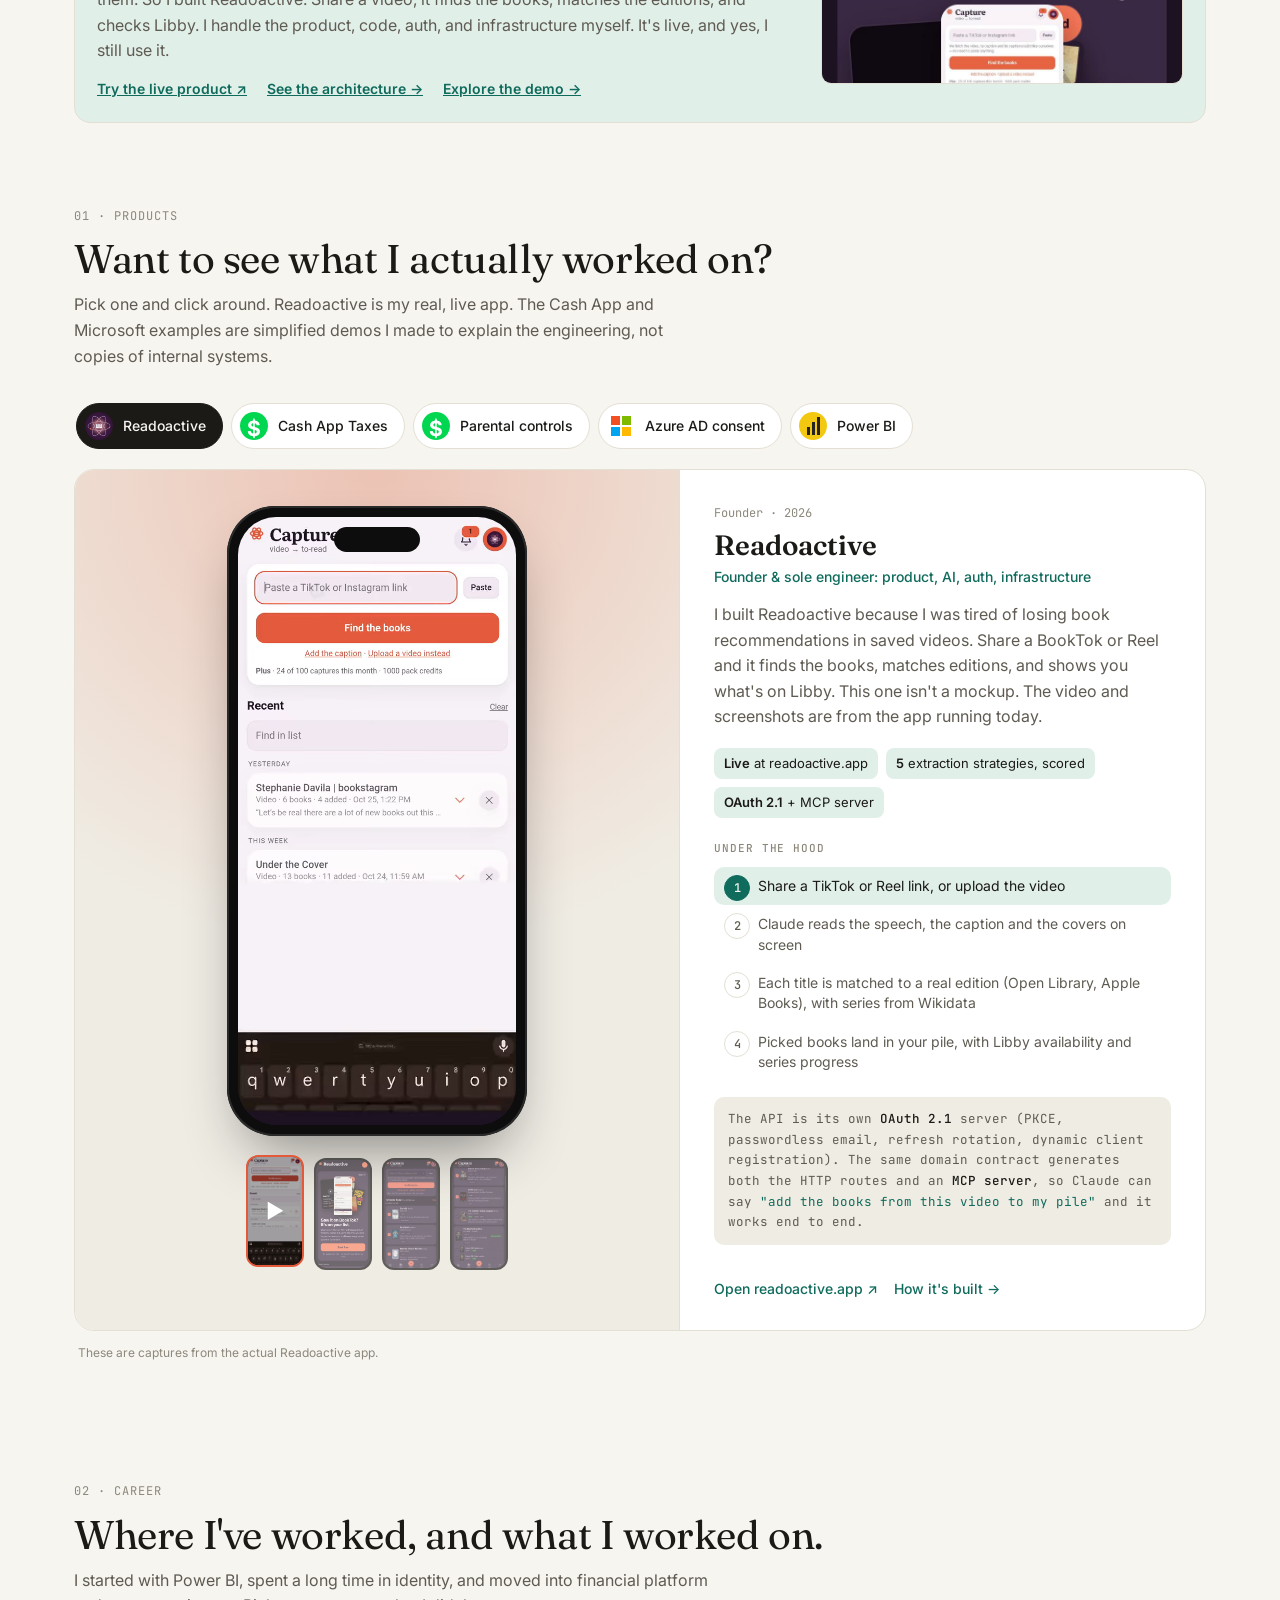
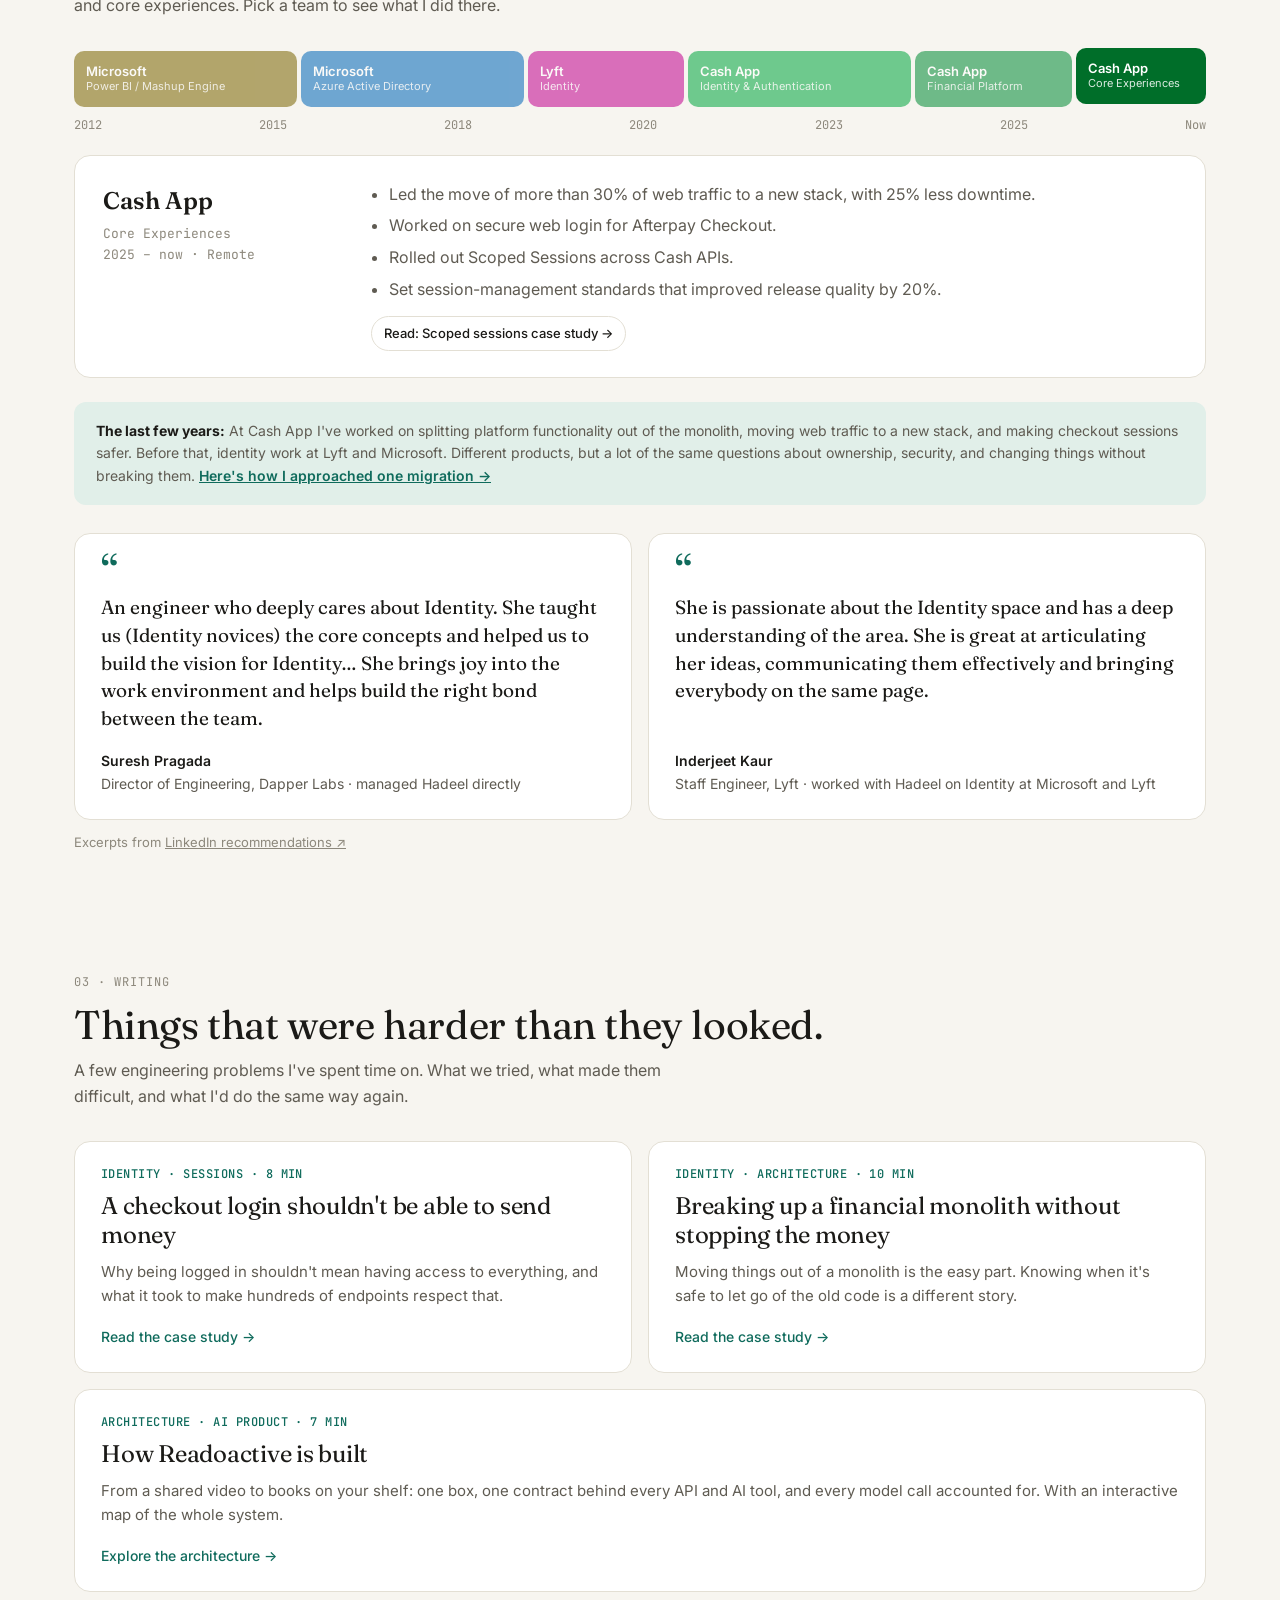
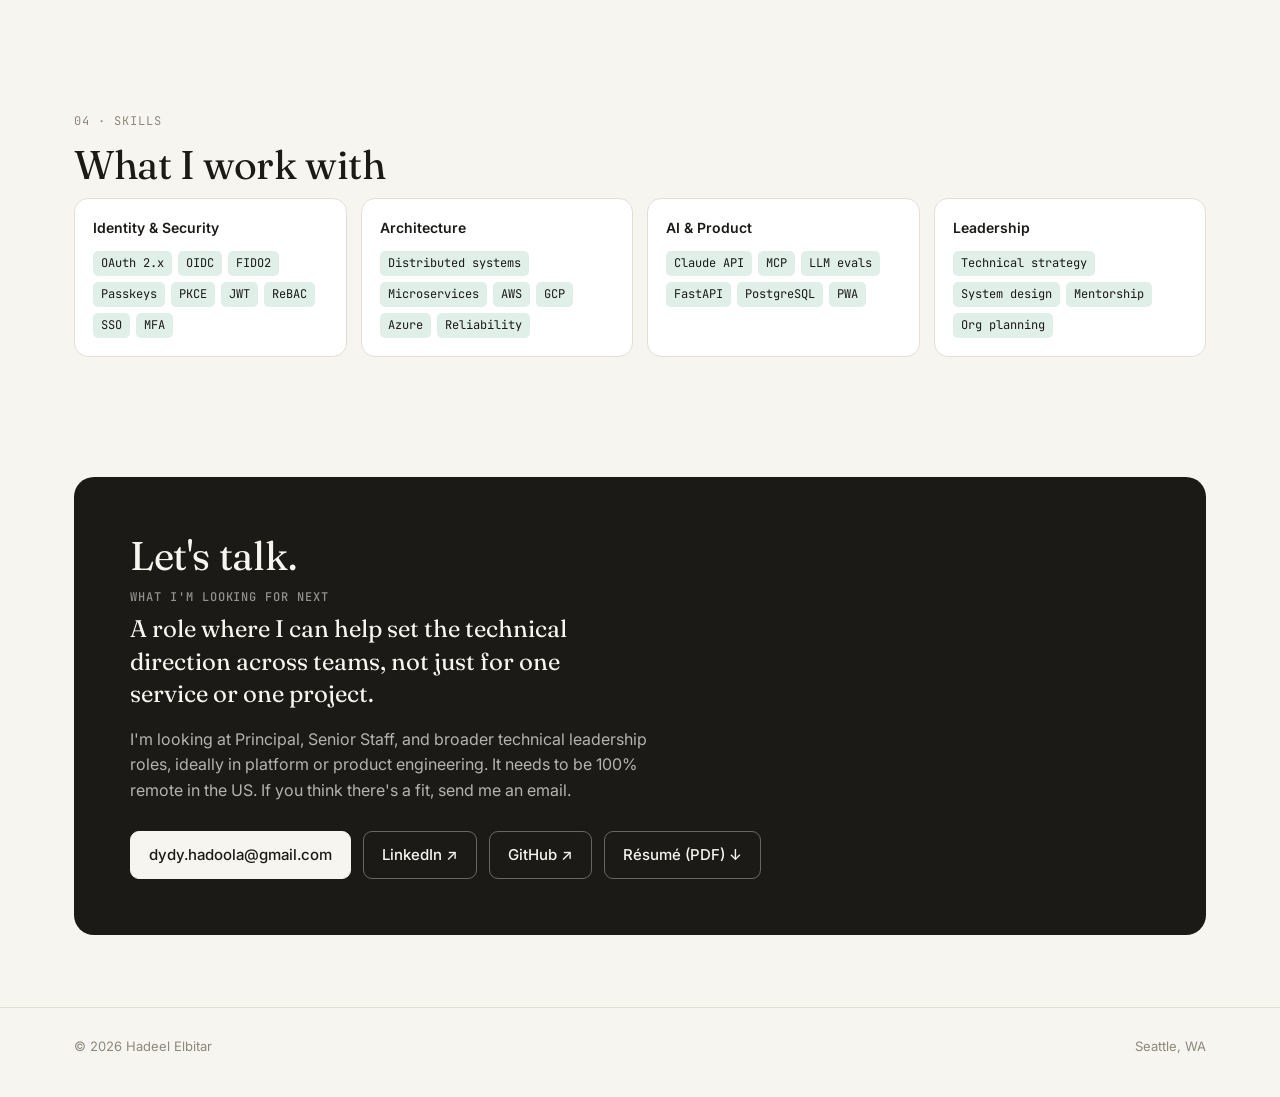
==== commit b0550d04: "Rewrite homepage and product stories in a more personal voice" ====
--- a/index.html
+++ b/index.html
@@ -3,11 +3,11 @@
 <head>
 <meta charset="utf-8">
 <meta name="viewport" content="width=device-width, initial-scale=1">
-<title>Hadeel Elbitar | Senior Staff Engineer, Platform & Technical Leadership</title>
-<meta name="description" content="Hadeel Elbitar is a Senior Staff Software Engineer with 15+ years shaping secure platforms, distributed systems and technical strategy at Cash App, Lyft and Microsoft. Founder and engineer behind Readoactive.">
+<title>Hadeel Elbitar | Engineering, Identity & Platform Architecture</title>
+<meta name="description" content="I'm Hadeel. I've spent 15+ years building identity and platform systems at Cash App, Lyft and Microsoft. Here's what I've worked on, what I've learned, and the book app I built myself.">
 <link rel="icon" href="data:image/svg+xml,%3Csvg xmlns='http://www.w3.org/2000/svg' viewBox='0 0 64 64'%3E%3Crect width='64' height='64' rx='14' fill='%230f6b5c'/%3E%3Ctext x='32' y='43' font-family='Georgia,serif' font-size='30' fill='white' text-anchor='middle'%3EHE%3C/text%3E%3C/svg%3E">
-<meta property="og:title" content="Hadeel Elbitar | Platform Architecture & Technical Leadership">
-<meta property="og:description" content="15+ years building secure, scalable platforms and helping engineering teams make better architectural decisions. See the work, case studies and the AI product I built.">
+<meta property="og:title" content="Hadeel Elbitar | Engineering & Platform Architecture">
+<meta property="og:description" content="I build the parts of software other teams depend on. Identity, payments infrastructure, platform work, and a book app I built because I wanted it to exist.">
 <meta property="og:url" content="https://hadeelelbitar.com/">
 <meta property="og:type" content="website">
 <meta property="og:image" content="https://hadeelelbitar.com/assets/og.png">
@@ -399,15 +399,17 @@
 
     <div class="hero">
       <div>
-        <p class="eyebrow">Senior Staff Software Engineer · Platform architecture · US remote</p>
-        <h1>I turn complex systems into <em>clear technical direction.</em></h1>
+        <p class="eyebrow">Senior Staff Software Engineer · Seattle area · Remote</p>
+        <h1>I build the parts of software <em>everyone else depends on.</em></h1>
         <p class="lede">
-          15+ years building secure, scalable platforms at Cash App, Lyft and Microsoft. I make high-stakes
-          architectural decisions, create patterns other teams can ship safely, and still build products
-          myself, including Readoactive.
+          I've spent 15+ years working on identity, payments infrastructure, and platform engineering at
+          Microsoft, Lyft, and Cash App. I like the problems where getting the architecture right is only
+          half the work. The other half is helping teams actually move to it. I also built
+          <a href="https://readoactive.app" target="_blank" rel="noopener">Readoactive</a>, because I kept
+          saving book recommendations I never went back to.
         </p>
         <div class="cta">
-          <a class="btn primary" href="#impact">See the impact</a>
+          <a class="btn primary" href="#impact">Some work I'm proud of</a>
           <a class="btn" href="#products">Try the products</a>
           <a class="btn" href="Hadeel-Elbitar-Resume.pdf" download>Résumé (PDF) ↓</a>
           <a class="btn" href="mailto:dydy.hadoola@gmail.com">Get in touch</a>
@@ -424,34 +426,34 @@
     </div>
 
     <section id="impact" class="featured" aria-labelledby="impact-title">
-      <p class="sec-label">Selected impact</p>
-      <h2 id="impact-title">Technical decisions that outlast the launch.</h2>
-      <p class="sec-intro">A few examples of the work behind the demos: safer access, migrations other teams can repeat, and an AI product I operate end to end.</p>
+      <p class="sec-label">A few projects</p>
+      <h2 id="impact-title">The problems are usually more interesting than the solutions.</h2>
+      <p class="sec-intro">Here's some of the work I keep coming back to, and why. I've linked the longer write-ups if you want the details.</p>
       <div class="proof-grid">
         <a class="proof-card" href="writing/scoped-sessions.html">
-          <span class="proof-tag">SECURITY · PLATFORM DESIGN</span>
-          <h3>Access should be as narrow as the job.</h3>
-          <p>Built Cash App's first relationship-based authorization platform for teen sponsorship and parental controls, and helped introduce scoped checkout sessions across Cash APIs.</p>
-          <span class="proof-more">Read the authorization case study →</span>
+          <span class="proof-tag">CASH APP · IDENTITY &amp; AUTHORIZATION</span>
+          <h3>Logging in shouldn't give a checkout page the keys to everything.</h3>
+          <p>I worked on scoped sessions so someone signing in to pay a merchant couldn't suddenly use that session to send money or change account settings. I also built Cash App's first relationship-based authorization platform for teen accounts.</p>
+          <span class="proof-more">How scoped sessions work →</span>
         </a>
         <a class="proof-card" href="writing/monolith.html">
-          <span class="proof-tag">MODERNIZATION · ORG ENABLEMENT</span>
-          <h3>30% faster developer velocity.</h3>
-          <p>Drove decomposition of a financial monolith into independently owned services, using reversible migrations and repeatable patterns teams could adopt.</p>
-          <span class="proof-more">Read the migration case study →</span>
+          <span class="proof-tag">CASH APP · FINANCIAL PLATFORM</span>
+          <h3>Taking apart a monolith while it was still moving money.</h3>
+          <p>I helped move functionality into services teams could own independently. There wasn't a magic rewrite. We used routing, flags, observe-only checks, and a lot of patience. The work improved developer velocity by 30%.</p>
+          <span class="proof-more">How we approached the migration →</span>
         </a>
         <a class="proof-card" href="writing/readoactive-architecture.html">
-          <span class="proof-tag">AI PRODUCT · HANDS-ON ENGINEERING</span>
-          <h3>One engineer. A production AI system.</h3>
-          <p>Built Readoactive with 271 API operations, 170 MCP tools, and a 1,220-test deployment gate. The architecture is designed to stay maintainable by one person.</p>
-          <span class="proof-more">Explore the architecture →</span>
+          <span class="proof-tag">READOACTIVE · BUILT AND RUN BY ME</span>
+          <h3>Why I built a whole book app, and run it on one server.</h3>
+          <p>Readoactive has 271 API operations, 170 MCP tools, and 1,220 tests. It's a lot for one person to look after, which is exactly why I kept the infrastructure simple.</p>
+          <span class="proof-more">See how I built it →</span>
         </a>
       </div>
       <div class="spotlight">
         <div>
-          <span class="proof-tag">FEATURED PROJECT · READOACTIVE</span>
-          <h3>I build products, not just roadmaps.</h3>
-          <p>Readoactive turns saved BookTok videos and Reels into a searchable reading list, matches books to real editions, and checks what's available through Libby. I designed, built, launched and operate it myself.</p>
+          <span class="proof-tag">MY SIDE PROJECT · READOACTIVE</span>
+          <h3>And then I built a book app.</h3>
+          <p>I had a growing pile of saved BookToks and Reels, and no idea which books were in half of them. So I built Readoactive. Share a video, it finds the books, matches the editions, and checks Libby. I handle the product, code, auth, and infrastructure myself. It's live, and yes, I still use it.</p>
           <div class="spotlight-links">
             <a href="https://readoactive.app" target="_blank" rel="noopener">Try the live product ↗</a>
             <a href="writing/readoactive-architecture.html">See the architecture →</a>
@@ -466,8 +468,8 @@
 
     <section id="products">
       <p class="sec-label">01 · Products</p>
-      <h2>Things I've built. Go ahead, click.</h2>
-      <p class="sec-intro">Explore what I built and the architectural decisions behind it. Readoactive is my live product; the other experiences are interactive demonstrations of work from Cash App and Microsoft. The impact summaries above are readable without using the demos.</p>
+      <h2>Want to see what I actually worked on?</h2>
+      <p class="sec-intro">Pick one and click around. Readoactive is my real, live app. The Cash App and Microsoft examples are simplified demos I made to explain the engineering, not copies of internal systems.</p>
 
       <div class="chips" role="tablist" id="chips"></div>
       <div class="showcase">
@@ -495,14 +497,14 @@
 
     <section id="career">
       <p class="sec-label">02 · Career</p>
-      <h2>From deep expertise to engineering-wide impact.</h2>
-      <p class="sec-intro">My work has moved from foundational data and identity platforms to cross-team modernization, reliability and technical strategy. Select a chapter for the decisions and outcomes.</p>
+      <h2>Where I've worked, and what I worked on.</h2>
+      <p class="sec-intro">I started with Power BI, spent a long time in identity, and moved into financial platform and core experiences. Pick a team to see what I did there.</p>
       <div class="tl">
         <div class="tl-bar" id="tl-bar" role="tablist"></div>
         <div class="years"><span>2012</span><span>2015</span><span>2018</span><span>2020</span><span>2023</span><span>2025</span><span>Now</span></div>
         <div class="tl-card" id="tl-card"></div>
       </div>
-      <p class="career-static"><strong>Recent work, at a glance:</strong> At Cash App, I helped define a multi-year financial-platform modernization strategy, drove monolith decomposition, and led migrations in Core Experiences, including scoped checkout sessions. Earlier, I worked on authentication and identity platforms at Lyft and Microsoft. <a href="writing/monolith.html">Read how I approach migrations →</a></p>
+      <p class="career-static"><strong>The last few years:</strong> At Cash App I've worked on splitting platform functionality out of the monolith, moving web traffic to a new stack, and making checkout sessions safer. Before that, identity work at Lyft and Microsoft. Different products, but a lot of the same questions about ownership, security, and changing things without breaking them. <a href="writing/monolith.html">Here's how I approached one migration →</a></p>
       <div class="quotes">
         <figure class="quote">
           <blockquote>An engineer who deeply cares about Identity. She taught us (Identity novices) the core concepts and helped us to build the vision for Identity… She brings joy into the work environment and helps build the right bond between the team.</blockquote>
@@ -518,8 +520,8 @@
 
     <section id="writing">
       <p class="sec-label">03 · Writing</p>
-      <h2>How I think about the hard parts.</h2>
-      <p class="sec-intro">Case studies on decisions that shaped systems serving tens of millions of people, and a tour of the product I run on my own.</p>
+      <h2>Things that were harder than they looked.</h2>
+      <p class="sec-intro">A few engineering problems I've spent time on. What we tried, what made them difficult, and what I'd do the same way again.</p>
       <div class="posts">
         <a class="post" href="writing/scoped-sessions.html">
           <span class="k">IDENTITY · SESSIONS · 8 MIN</span>
@@ -544,7 +546,7 @@
 
     <section id="skills">
       <p class="sec-label">04 · Skills</p>
-      <h2>Toolbox</h2>
+      <h2>What I work with</h2>
       <div class="skills">
         <div class="sk"><h4>Identity &amp; Security</h4><div class="tags"><span class="tag">OAuth 2.x</span><span class="tag">OIDC</span><span class="tag">FIDO2</span><span class="tag">Passkeys</span><span class="tag">PKCE</span><span class="tag">JWT</span><span class="tag">ReBAC</span><span class="tag">SSO</span><span class="tag">MFA</span></div></div>
         <div class="sk"><h4>Architecture</h4><div class="tags"><span class="tag">Distributed systems</span><span class="tag">Microservices</span><span class="tag">AWS</span><span class="tag">GCP</span><span class="tag">Azure</span><span class="tag">Reliability</span></div></div>
@@ -555,8 +557,8 @@
 
     <section id="contact" class="contact">
       <h2>Let's talk.</h2>
-      <p class="seeking"><span>What I'm looking for</span>Principal, Senior Staff, or company-wide technical leadership roles where architecture becomes a multiplier for the whole engineering organization.</p>
-      <p>I'm interested in 100% remote, US-based opportunities across platform engineering, product architecture, distributed systems and applied AI. If that's what you're building, email is the fastest way to reach me.</p>
+      <p class="seeking"><span>What I'm looking for next</span>A role where I can help set the technical direction across teams, not just for one service or one project.</p>
+      <p>I'm looking at Principal, Senior Staff, and broader technical leadership roles, ideally in platform or product engineering. It needs to be 100% remote in the US. If you think there's a fit, send me an email.</p>
       <div class="cta">
         <a class="btn primary" href="mailto:dydy.hadoola@gmail.com">dydy.hadoola@gmail.com</a>
         <a class="btn" href="https://www.linkedin.com/in/hadeel-elbitar-28976a15/" target="_blank" rel="noopener">LinkedIn ↗</a>
@@ -589,9 +591,9 @@
   /* ------------------------------------------------------------ Readoactive (real) */
   P.push({
     id: "readoactive", name: "Readoactive", company: "Founder", years: "2026", frame: "phone", real: true,
-    brand: "#e4593a", badge: `<img src="assets/readoactive-icon.png" alt="">`, line: "My AI book tracker, live",
+    brand: "#e4593a", badge: `<img src="assets/readoactive-icon.png" alt="">`, line: "My book app, live",
     role: "Founder & sole engineer: product, AI, auth, infrastructure",
-    sum: "Share a BookTok or Reel and Readoactive finds every book in it, matches each one to a real edition, and tracks series, narrators and what's free to borrow at your library. Everything here is the real app: a screen recording and captures of the live site.",
+    sum: "I built Readoactive because I was tired of losing book recommendations in saved videos. Share a BookTok or Reel and it finds the books, matches editions, and shows you what's on Libby. This one isn't a mockup. The video and screenshots are from the app running today.",
     impact: [["Live", " at readoactive.app"], ["5", " extraction strategies, scored"], ["OAuth 2.1", " + MCP server"]],
     steps: ["Share a TikTok or Reel link, or upload the video", "Claude reads the speech, the caption and the covers on screen", "Each title is matched to a real edition (Open Library, Apple Books), with series from Wikidata", "Picked books land in your pile, with Libby availability and series progress"],
     more: [["Open readoactive.app ↗", "https://readoactive.app"], ["How it's built →", "writing/readoactive-architecture.html"]],
@@ -621,7 +623,7 @@
     id: "taxes", name: "Cash App Taxes sign-in & verification", company: "Cash App · Identity", years: "2020 – 2023", frame: "phone",
     brand: "#00d64f", badge: `<span style="background:#00d64f;font-size:21px">$</span>`, line: "IRS- & NIST-grade login for free filing",
     role: "Tech Lead, Identity & Authentication",
-    sum: "Free tax filing needs IRS- and NIST-grade identity assurance. I designed the sign-in and verification: Cash App login, a carrier check that rejects VoIP numbers, and one-time codes. Switch to the Google Voice number in the panel to see it get stopped.",
+    sum: "When we built sign-in for Cash App Taxes, we had to meet IRS and NIST identity requirements without making filing a tax return miserable. I worked on the login and verification flow, including carrier checks and one-time codes. Try the Google Voice number to see why a VoIP line doesn't pass.",
     impact: [["12M+", " returns filed for $0"], ["IRS", " & NIST compliant"], ["Non-VoIP", " verification"]],
     steps: ["Start filing, then log in with Cash App", "Carrier lookup: the number must be a real mobile line, not VoIP", "A one-time code proves you hold the phone", "Two factors verified, so your return unlocks"],
     more: [["cash.app/taxes ↗", "https://cash.app/taxes"], ["Press: Cash App to acquire Credit Karma Tax ↗", "https://squareup.com/us/en/press/credit-karma-tax"]],
@@ -712,7 +714,7 @@
     id: "families", name: "Parental controls for teen accounts", company: "Cash App · Authorization", years: "2020 – 2023", frame: "phone",
     brand: "#00d64f", badge: `<span style="background:#00d64f;font-size:21px">$</span>`, line: "ReBAC behind sponsored teen accounts",
     role: "Tech Lead, Authorization Platform",
-    sum: "I built Cash App's first relationship-based (ReBAC) authorization platform. It powers teen sponsorship and parental controls. Approve Emma's account, flip her controls, then ask the policy engine a question.",
+    sum: "Cash App needed a way to express things like 'this parent sponsors this teen' and turn those relationships into actual permissions. I built its first ReBAC authorization platform for that. Approve Emma's account, change a few controls, and see what the policy checks return.",
     impact: [["1st", " ReBAC platform at Cash App"], ["Parental controls", ""], ["Teen sponsorship", ""]],
     steps: ["A parent approves a teen's account, which creates a sponsor relationship", "Each control the parent sets writes a relationship tuple", "Every request asks: is there a path from this teen to this action?", "A decision in milliseconds, and every change is audited"],
     more: [["cash.app/families ↗", "https://cash.app/families"], ["Press: Introducing Approved Contacts ↗", "https://cash.app/press/introducing-approved-contacts-enhanced-parental-oversight-for-teen-p2p-transactions"]],
@@ -780,7 +782,7 @@
     id: "aad", name: "Azure AD app consent & PKCE", company: "Microsoft · Azure Active Directory", years: "2015 – 2018", frame: "browser",
     brand: "#0078d4", badge: `<span style="background:#fff">${msSquares}</span>`, line: "Consent, PKCE and on-behalf-of flows",
     role: "Senior Software Engineer, Azure AD",
-    sum: "I owned core features of Microsoft's identity platform: third-party app consent, max_age enforcement and on-behalf-of flows. I also supervised the PKCE code flow that rolled out across Microsoft. The screens follow today's Microsoft sign-in, and the PKCE values in the panel are computed live in your browser.",
+    sum: "At Microsoft, I worked on the identity platform behind app consent, max_age enforcement, and on-behalf-of flows. I also supervised the PKCE implementation that rolled out across Microsoft. The screen is a simplified version of today's sign-in flow, but the PKCE values on the right are generated in your browser.",
     impact: [["100s of M", " accounts"], ["PKCE", " across Microsoft"], ["AAD v2.0", " endpoint"]],
     steps: ["The app makes a secret code_verifier and sends only its SHA-256 hash", "The user signs in at login.microsoftonline.com", "The user approves the permissions the app asks for (consent)", "The app redeems the code with the original verifier, and the server hashes and compares it"],
     more: [["How consent works ↗", "https://learn.microsoft.com/entra/identity-platform/application-consent-experience"]],
@@ -851,7 +853,7 @@
     id: "powerbi", name: "Power BI data mashup engine", company: "Microsoft · Power BI", years: "2012 – 2015", frame: "window",
     brand: "#f2c811", badge: `<span style="background:#f2c811;color:#000"><span style="display:flex;gap:2px;align-items:flex-end;height:18px"><i style="width:3px;height:8px;background:#252423"></i><i style="width:3px;height:13px;background:#252423"></i><i style="width:3px;height:18px;background:#252423"></i></span></span>`, line: "The engine behind Power Query",
     role: "Software Engineer, Mashup Engine",
-    sum: "I worked on the data mashup engine behind Power Query and Power BI. It combines sources, records each transformation as a step in the M language, and refreshes reports automatically. Merge the targets in, expand the column, click any applied step, then hit Refresh Preview.",
+    sum: "Before identity, I worked on the data mashup engine behind Power Query and Power BI. It combines data sources and records transformations in M, then runs them again when the report refreshes. Try merging the targets table, expanding the column, and hitting Refresh Preview.",
     impact: [["Core", " of Power BI"], ["Auto-refresh", " pipelines"], ["Faster", " query execution"]],
     steps: ["Connect to sources: a SQL database and an Excel workbook", "Shape and combine them; each click becomes a step in M", "The engine folds work back to the source where it can", "Refresh re-runs every step against live data"],
     more: [["Power Query docs ↗", "https://learn.microsoft.com/power-query/"]],
@@ -970,8 +972,8 @@
     $("#d-steps").innerHTML = cur.steps.map(s => `<li>${s}</li>`).join("");
     $("#d-more").innerHTML = (cur.more || []).map(([t, h]) => `<a href="${h}"${/^https?:/.test(h) ? ' target="_blank" rel="noopener"' : ""}>${t}</a>`).join("");
     $("#disclaimer").textContent = cur.real
-      ? "The real Readoactive app: a screen recording and captures of the live site."
-      : "Recreated in HTML to look like the real product today. Interactive and simplified, with sample data and no internal details.";
+      ? "These are captures from the actual Readoactive app."
+      : "I made this interactive example to explain the flow. It uses made-up data and doesn't show company internals.";
     $("#replay").style.visibility = cur.real ? "hidden" : "visible";
     $$(".chip").forEach(c => c.setAttribute("aria-selected", c.dataset.id === id));
     api.note(""); api.step(-1);
@@ -1006,17 +1008,17 @@
   // ------------------------------------------------------------ career timeline
   const T = [
     { k: "pbi", org: "Microsoft", team: "Power BI / Mashup Engine", y: "2012 – 2015", span: 3, c: "#7a6400", where: "Redmond", demos: ["powerbi"],
-      b: ["Built the next-generation data mashup engine at the core of Power BI.", "Delivered auto-refresh pipelines and query execution improvements.", "Partnered with PMs and architects to grow it into a foundation for Microsoft's analytics business."] },
+      b: ["Worked on the data mashup engine behind Power BI and Power Query.", "Built auto-refresh pipelines and improved query execution.", "Worked with PMs and architects as the engine became part of Microsoft's analytics platform."] },
     { k: "aad", org: "Microsoft", team: "Azure Active Directory", y: "2015 – 2018", span: 3, c: "#0067b8", where: "Redmond", demos: ["aad"],
-      b: ["Owned third-party app consent, access-token max_age enforcement and on-behalf-of flows.", "Supervised the PKCE code-flow implementation later rolled out across Microsoft.", "Helped converge consumer and enterprise identity into one SSO model (AAD v2.0)."] },
+      b: ["Owned third-party app consent, access-token max_age enforcement, and on-behalf-of flows.", "Supervised the PKCE implementation that later rolled out across Microsoft.", "Worked on bringing consumer and enterprise identity closer together in AAD v2.0."] },
     { k: "lyft", org: "Lyft", team: "Identity", y: "2018 – 2020", span: 2, c: "#c2008f", where: "Remote", demos: [],
-      b: ["Led identity integration after the Motivate acquisition, migrating millions of bike-share riders with zero disruption.", "Designed login and account federation across multiple mobility apps.", "Shaped the next-generation identity strategy with product and security."] },
+      b: ["Led the identity work after Lyft acquired Motivate, moving millions of bike-share riders without interrupting their access.", "Designed login and account federation across mobility apps.", "Worked with product and security on the next identity architecture."] },
     { k: "id", org: "Cash App", team: "Identity & Authentication", y: "2020 – 2023", span: 3, c: "#00a63e", where: "Remote", demos: ["taxes", "families"],
-      b: ["Introduced OAuth2, OIDC, FIDO and passkeys to Cash App.", "Delivered IRS- and NIST-compliant login for Cash App Taxes.", "Built the first ReBAC authorization platform, for parental controls and teen sponsorship.", "Led quarterly planning for the Identity org."] },
+      b: ["Brought OAuth2, OIDC, FIDO, and passkeys into Cash App's identity work.", "Built the login and verification approach for Cash App Taxes to meet IRS and NIST requirements.", "Built Cash App's first ReBAC platform for teen sponsorship and parental controls.", "Led quarterly planning for the Identity organization."] },
     { k: "fin", org: "Cash App", team: "Financial Platform", y: "2023 – 2025", span: 2, c: "#008a34", where: "Remote", demos: [], reads: [["Breaking up a financial monolith", "writing/monolith.html"]],
-      b: ["Drove decomposition of the financial monolith into microservices, improving developer velocity by 30%.", "Defined the multi-year infrastructure modernization strategy.", "Championed reliability practices that reduced incidents across core payment services.", "Developed future tech leads across teams."] },
+      b: ["Helped move financial platform functionality out of the monolith into services teams could own, improving developer velocity by 30%.", "Worked out a multi-year plan for modernizing the infrastructure.", "Put reliability practices in place that reduced incidents across core payment services.", "Mentored engineers who went on to lead technical work across teams."] },
     { k: "core", org: "Cash App", team: "Core Experiences", y: "2025 – now", span: 1.6, c: "#006e29", where: "Remote", demos: [], reads: [["Scoped sessions case study", "writing/scoped-sessions.html"]],
-      b: ["Led migration of 30%+ of web traffic to a new stack, reducing downtime by 25%.", "Launched secure web login for Afterpay Checkout.", "Implemented Scoped Sessions across Cash APIs.", "Set session-management standards that improved release quality by 20%."] },
+      b: ["Led the move of more than 30% of web traffic to a new stack, with 25% less downtime.", "Worked on secure web login for Afterpay Checkout.", "Rolled out Scoped Sessions across Cash APIs.", "Set session-management standards that improved release quality by 20%."] },
   ];
   $("#tl-bar").innerHTML = T.map(t => `<button class="seg" role="tab" data-k="${t.k}" style="flex:${t.span};background:${t.c}">${t.org}<small>${t.team}</small></button>`).join("");
   function tl(k) {
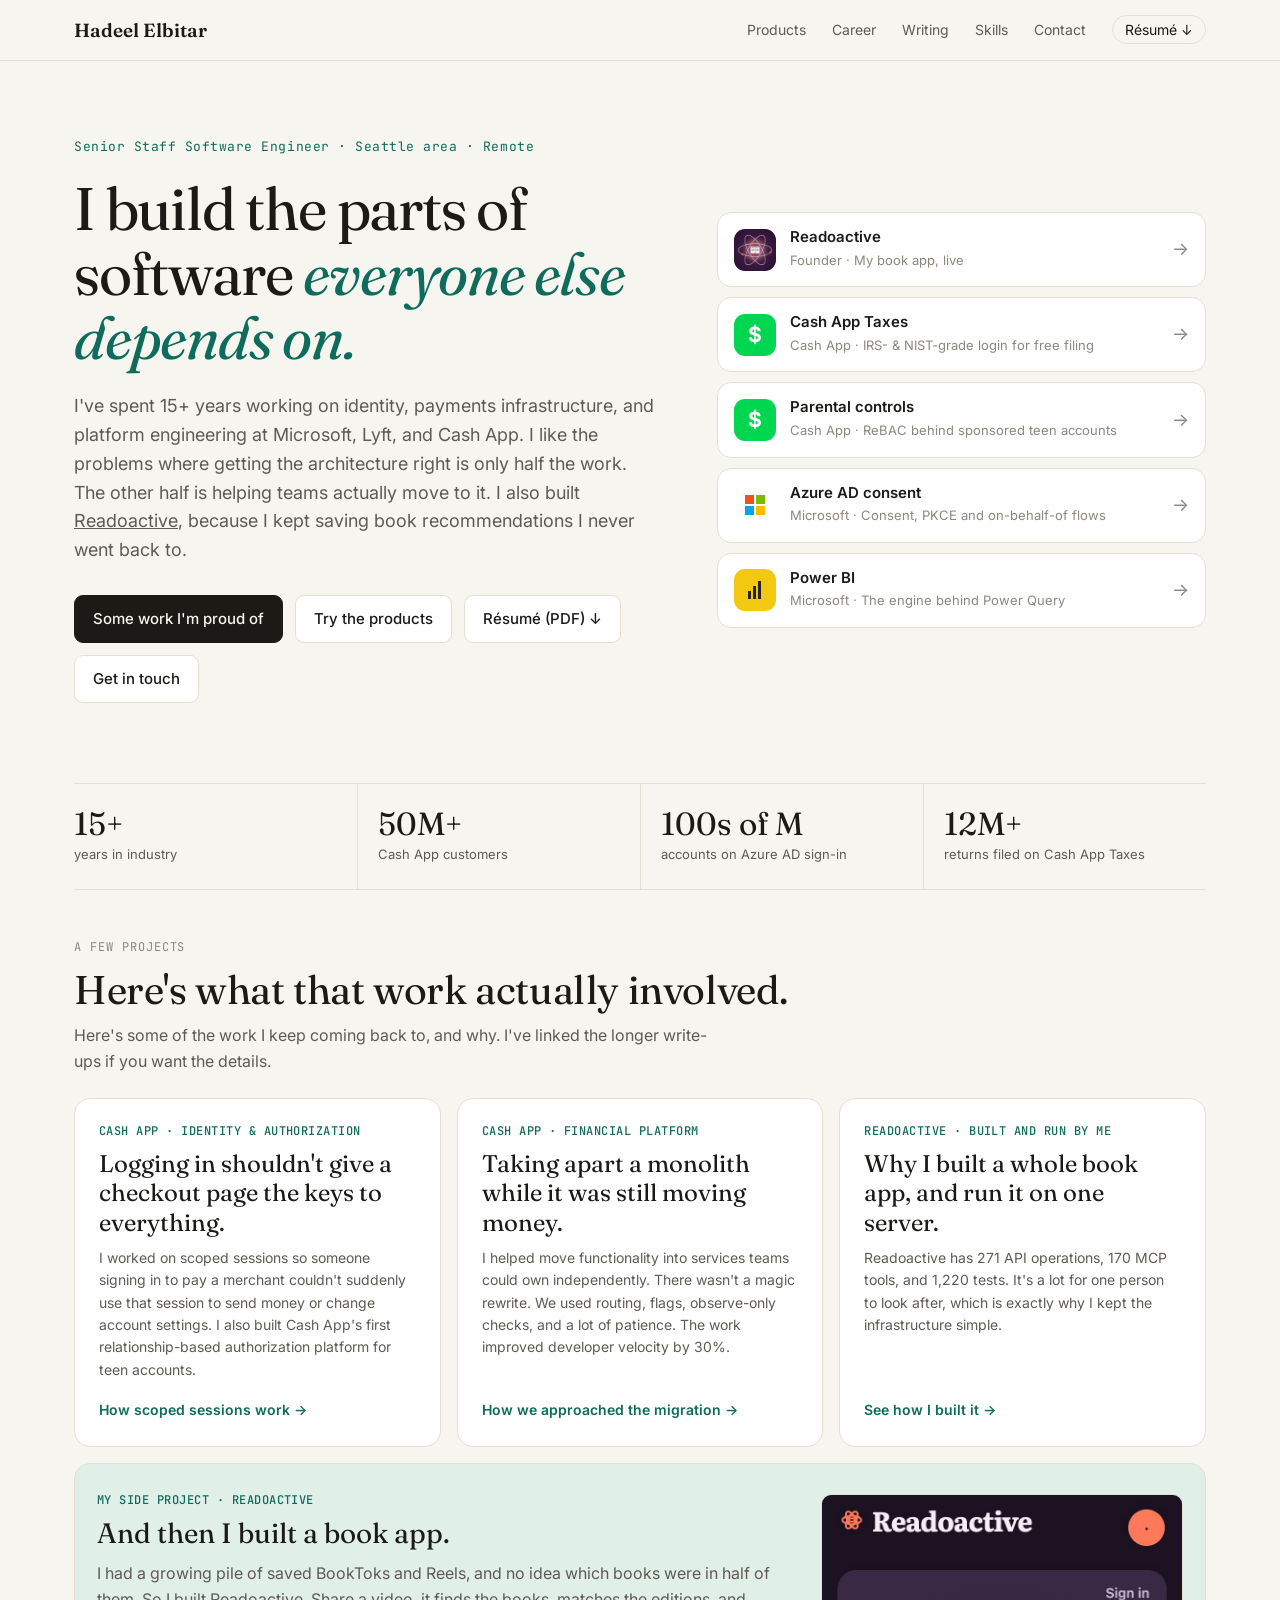
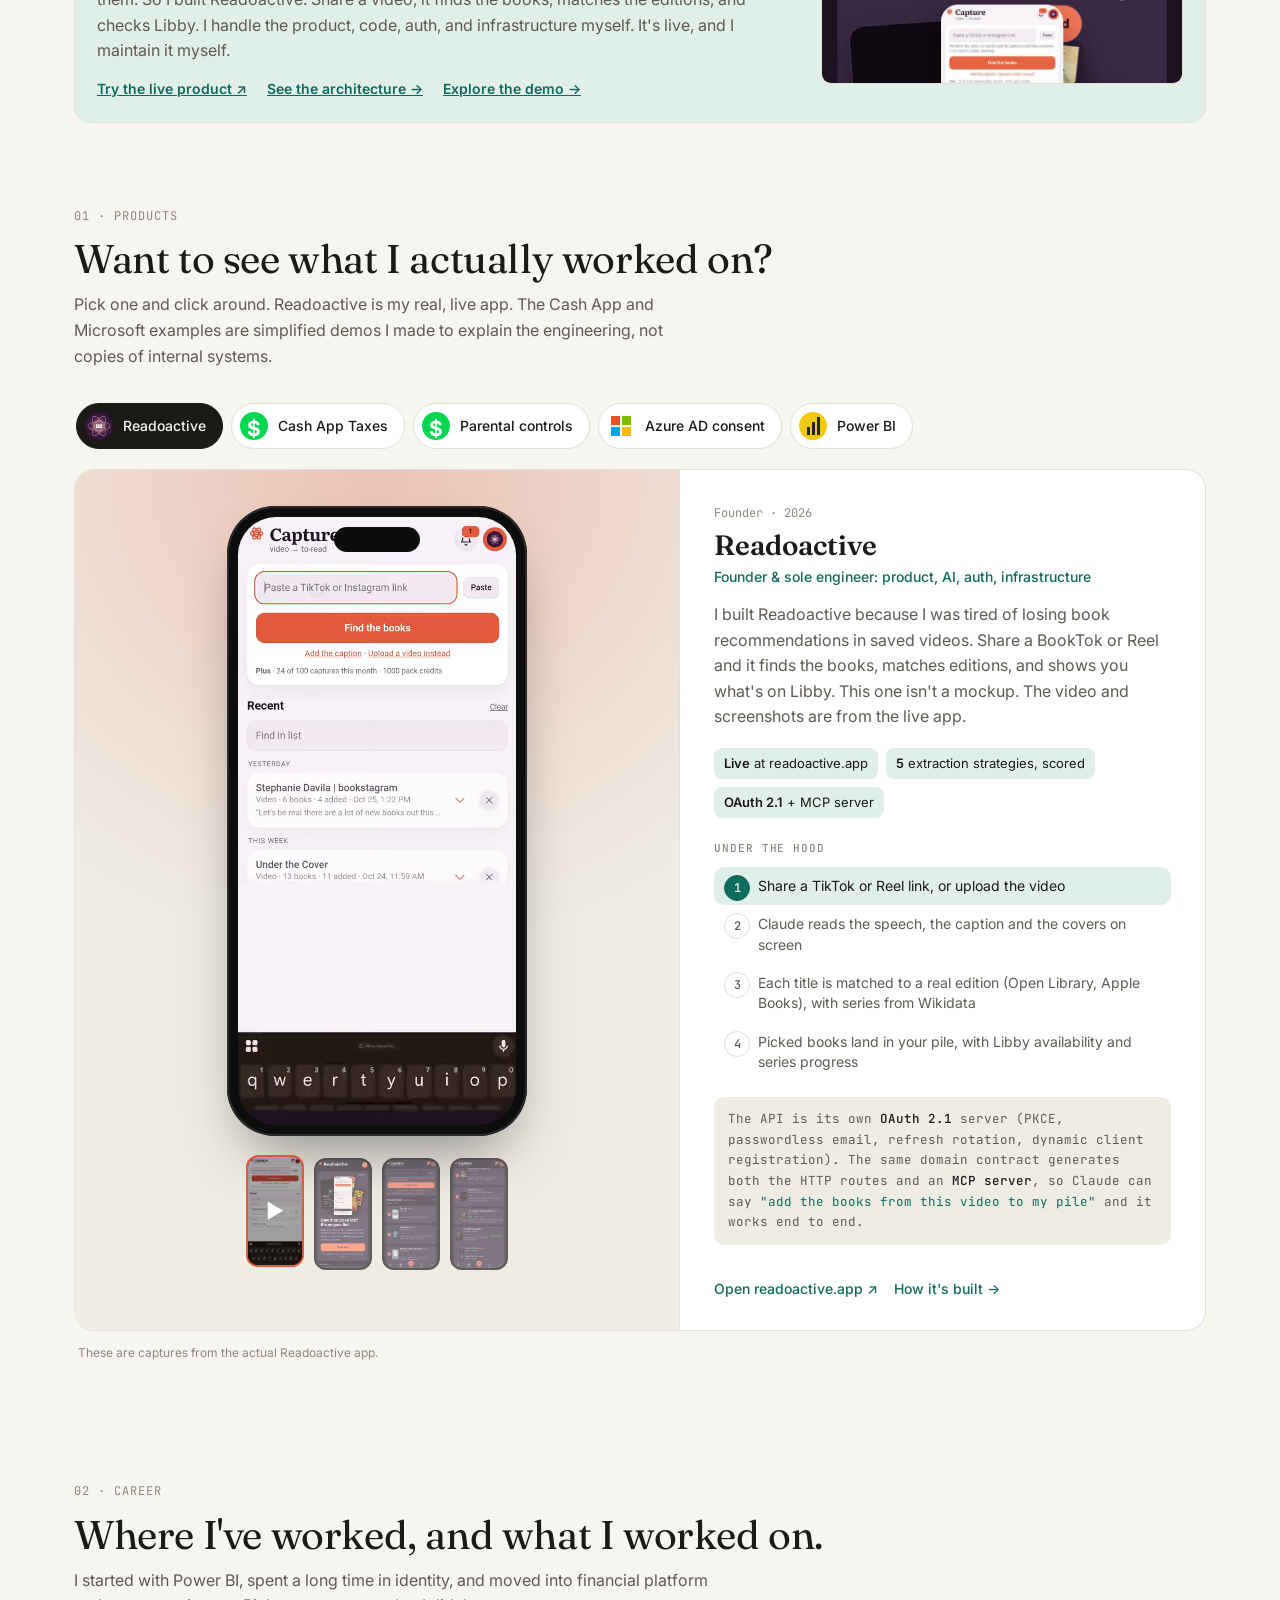
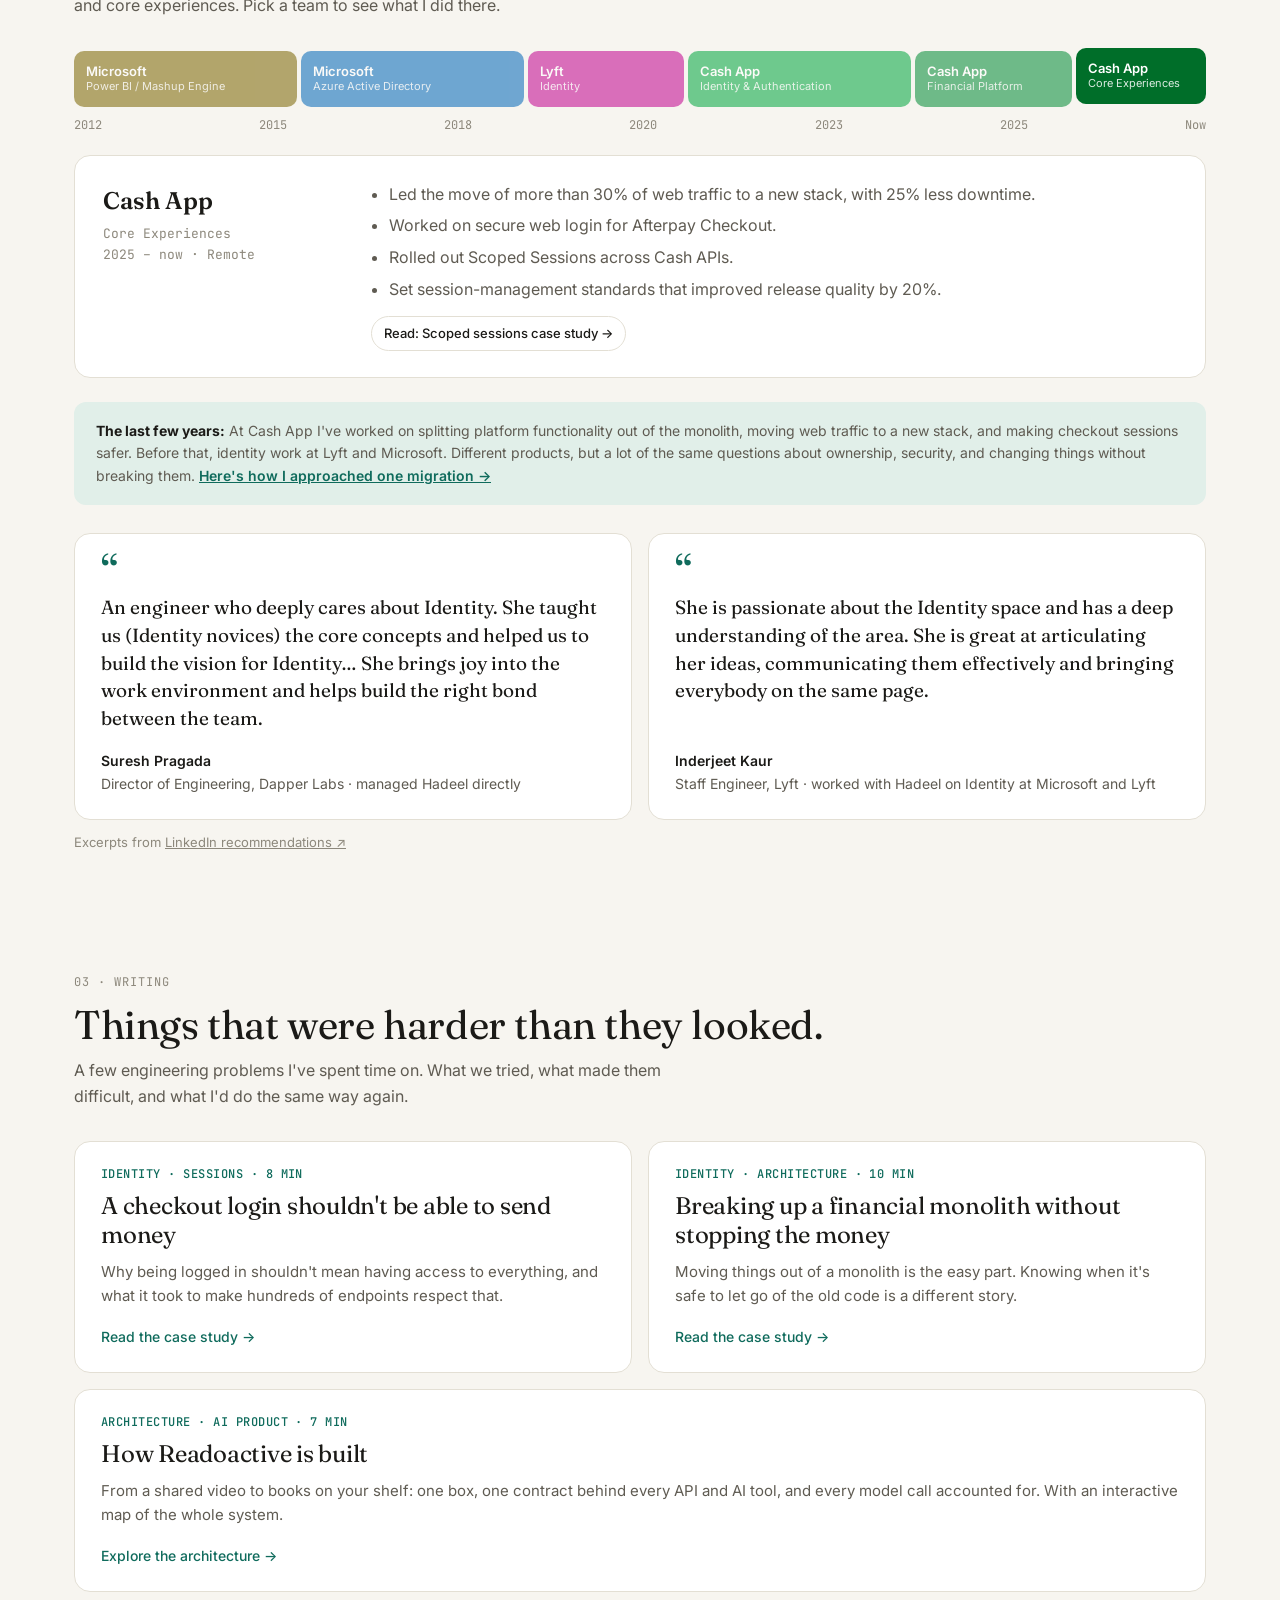
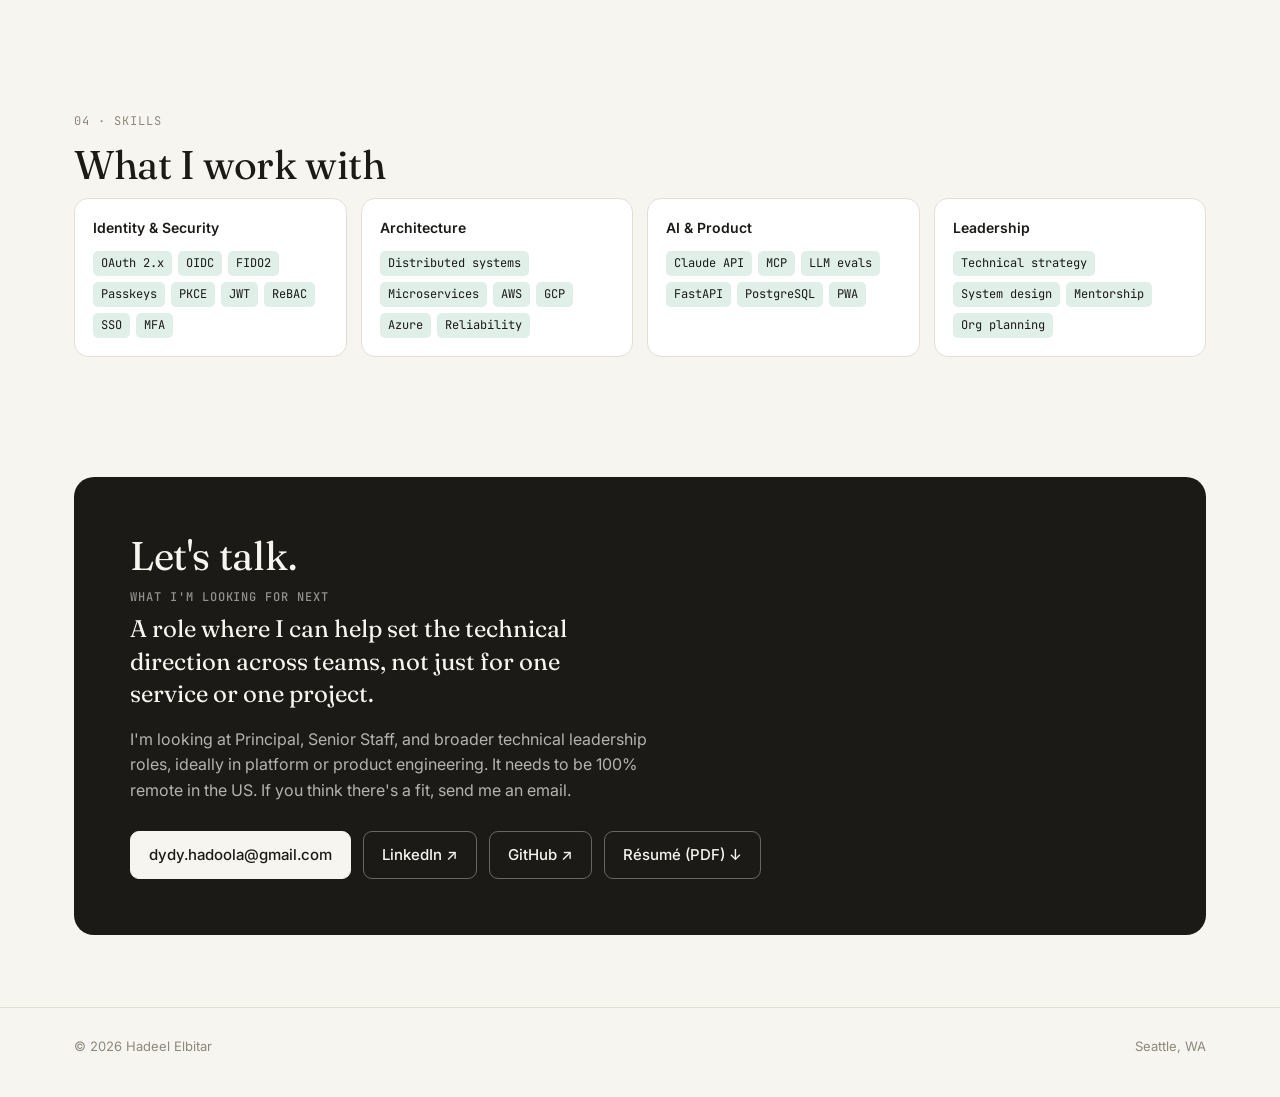
==== commit 3b3c8d25: "Finish copy polish and check homepage JavaScript syntax" ====
--- a/index.html
+++ b/index.html
@@ -427,7 +427,7 @@
 
     <section id="impact" class="featured" aria-labelledby="impact-title">
       <p class="sec-label">A few projects</p>
-      <h2 id="impact-title">The problems are usually more interesting than the solutions.</h2>
+      <h2 id="impact-title">Here's what that work actually involved.</h2>
       <p class="sec-intro">Here's some of the work I keep coming back to, and why. I've linked the longer write-ups if you want the details.</p>
       <div class="proof-grid">
         <a class="proof-card" href="writing/scoped-sessions.html">
@@ -453,7 +453,7 @@
         <div>
           <span class="proof-tag">MY SIDE PROJECT · READOACTIVE</span>
           <h3>And then I built a book app.</h3>
-          <p>I had a growing pile of saved BookToks and Reels, and no idea which books were in half of them. So I built Readoactive. Share a video, it finds the books, matches the editions, and checks Libby. I handle the product, code, auth, and infrastructure myself. It's live, and yes, I still use it.</p>
+          <p>I had a growing pile of saved BookToks and Reels, and no idea which books were in half of them. So I built Readoactive. Share a video, it finds the books, matches the editions, and checks Libby. I handle the product, code, auth, and infrastructure myself. It's live, and I maintain it myself.</p>
           <div class="spotlight-links">
             <a href="https://readoactive.app" target="_blank" rel="noopener">Try the live product ↗</a>
             <a href="writing/readoactive-architecture.html">See the architecture →</a>
@@ -593,7 +593,7 @@
     id: "readoactive", name: "Readoactive", company: "Founder", years: "2026", frame: "phone", real: true,
     brand: "#e4593a", badge: `<img src="assets/readoactive-icon.png" alt="">`, line: "My book app, live",
     role: "Founder & sole engineer: product, AI, auth, infrastructure",
-    sum: "I built Readoactive because I was tired of losing book recommendations in saved videos. Share a BookTok or Reel and it finds the books, matches editions, and shows you what's on Libby. This one isn't a mockup. The video and screenshots are from the app running today.",
+    sum: "I built Readoactive because I was tired of losing book recommendations in saved videos. Share a BookTok or Reel and it finds the books, matches editions, and shows you what's on Libby. This one isn't a mockup. The video and screenshots are from the live app.",
     impact: [["Live", " at readoactive.app"], ["5", " extraction strategies, scored"], ["OAuth 2.1", " + MCP server"]],
     steps: ["Share a TikTok or Reel link, or upload the video", "Claude reads the speech, the caption and the covers on screen", "Each title is matched to a real edition (Open Library, Apple Books), with series from Wikidata", "Picked books land in your pile, with Libby availability and series progress"],
     more: [["Open readoactive.app ↗", "https://readoactive.app"], ["How it's built →", "writing/readoactive-architecture.html"]],
